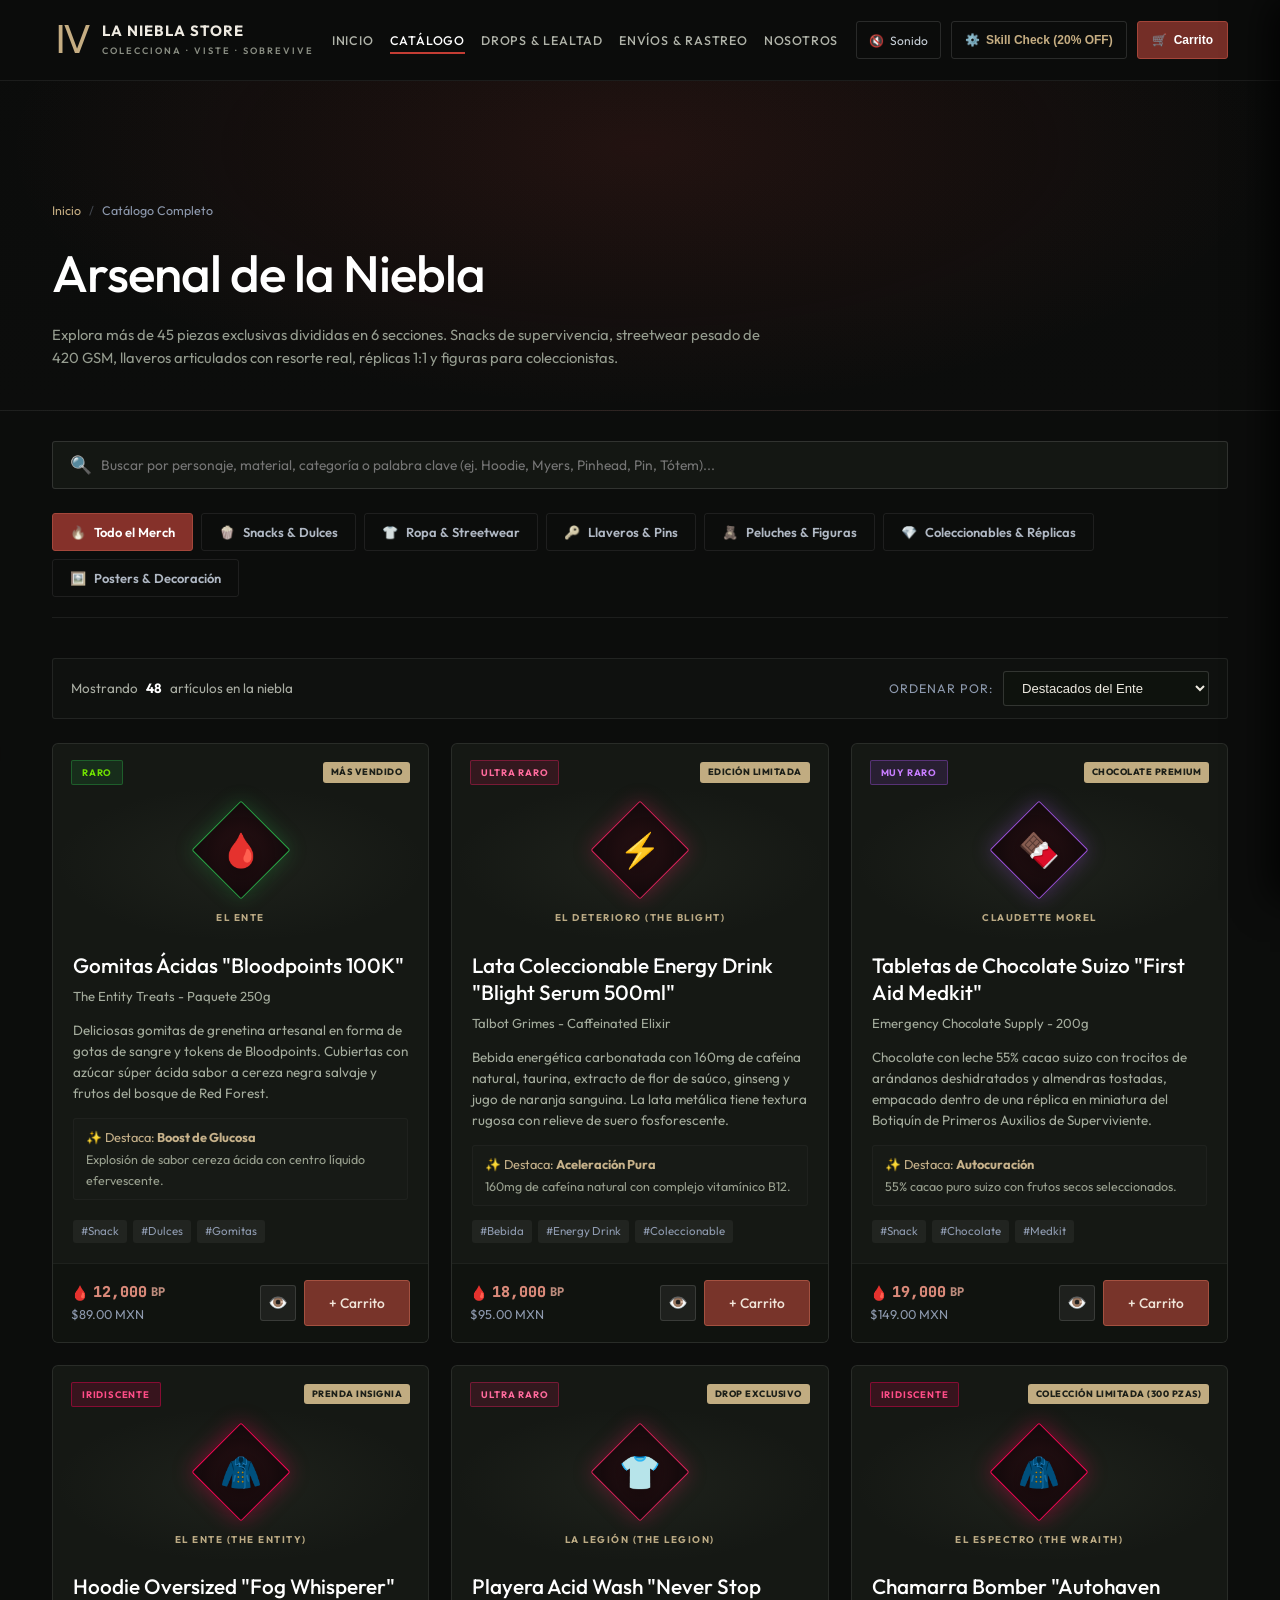
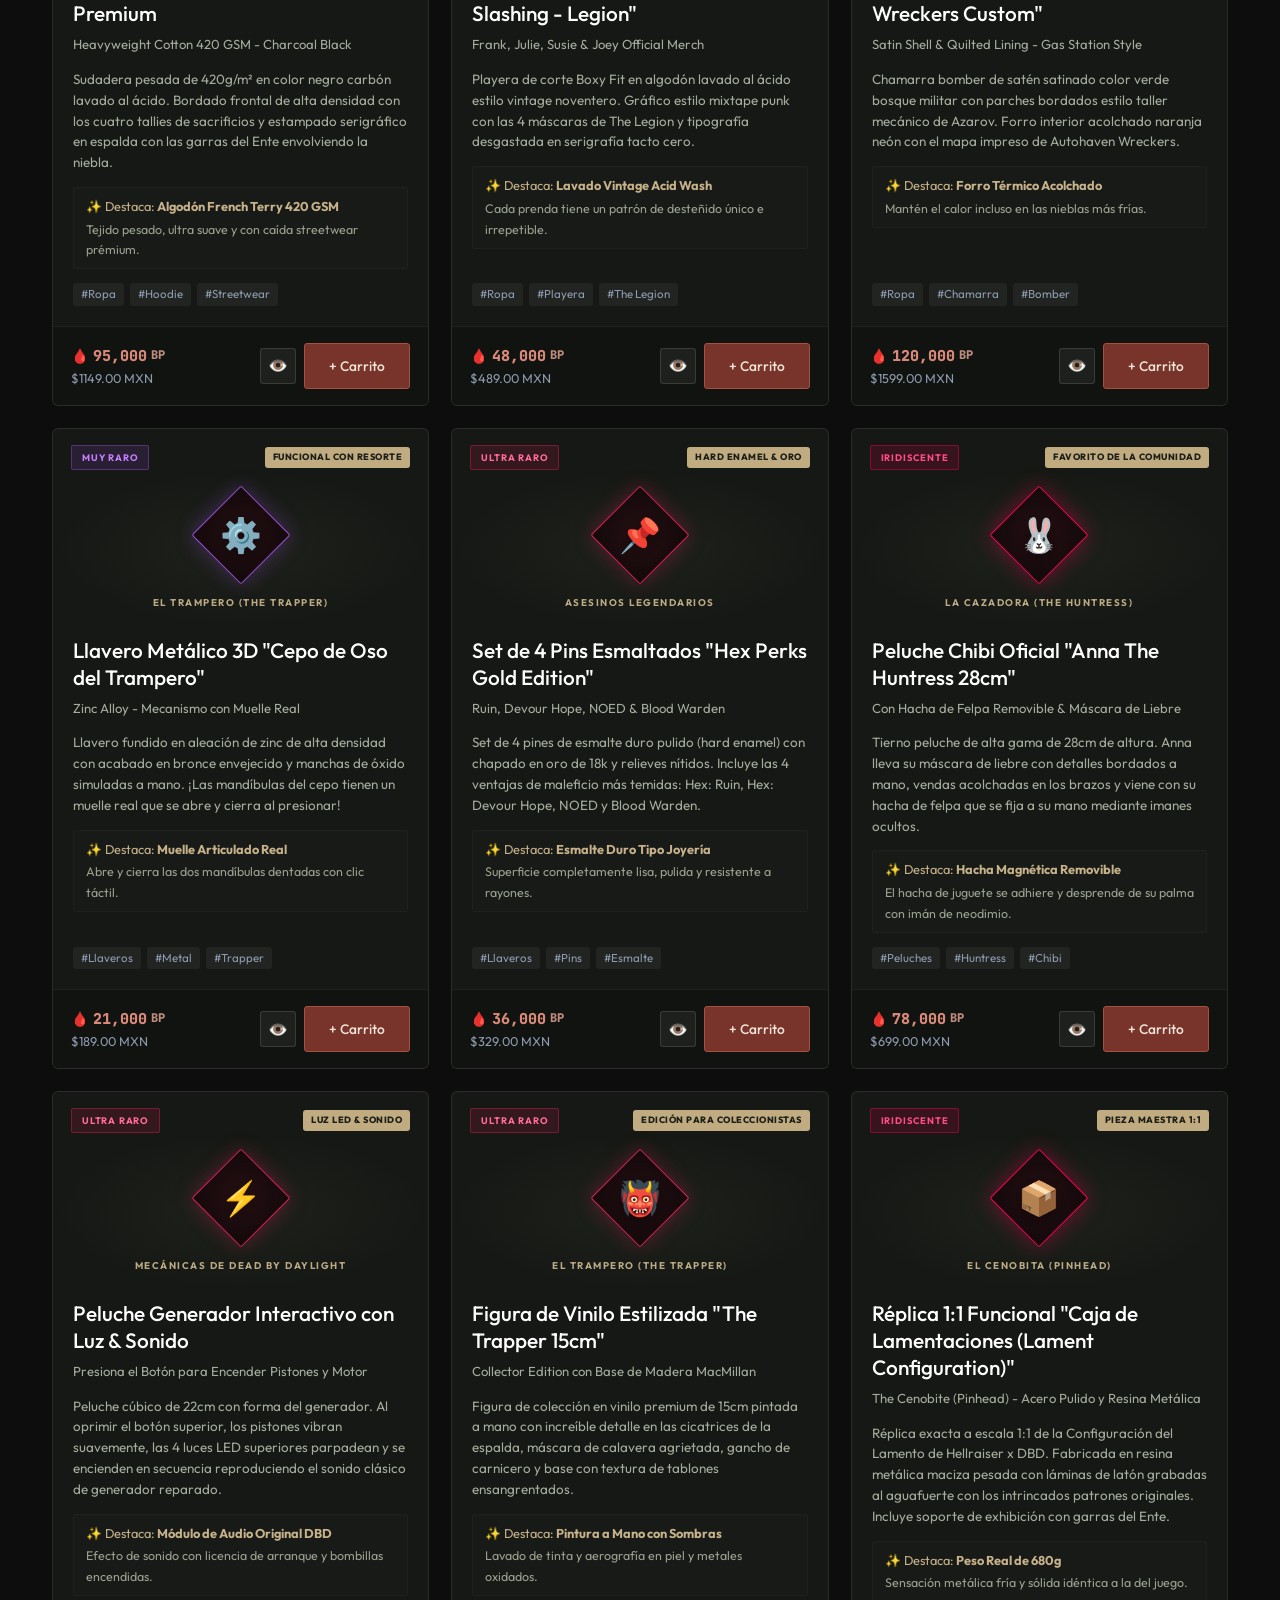
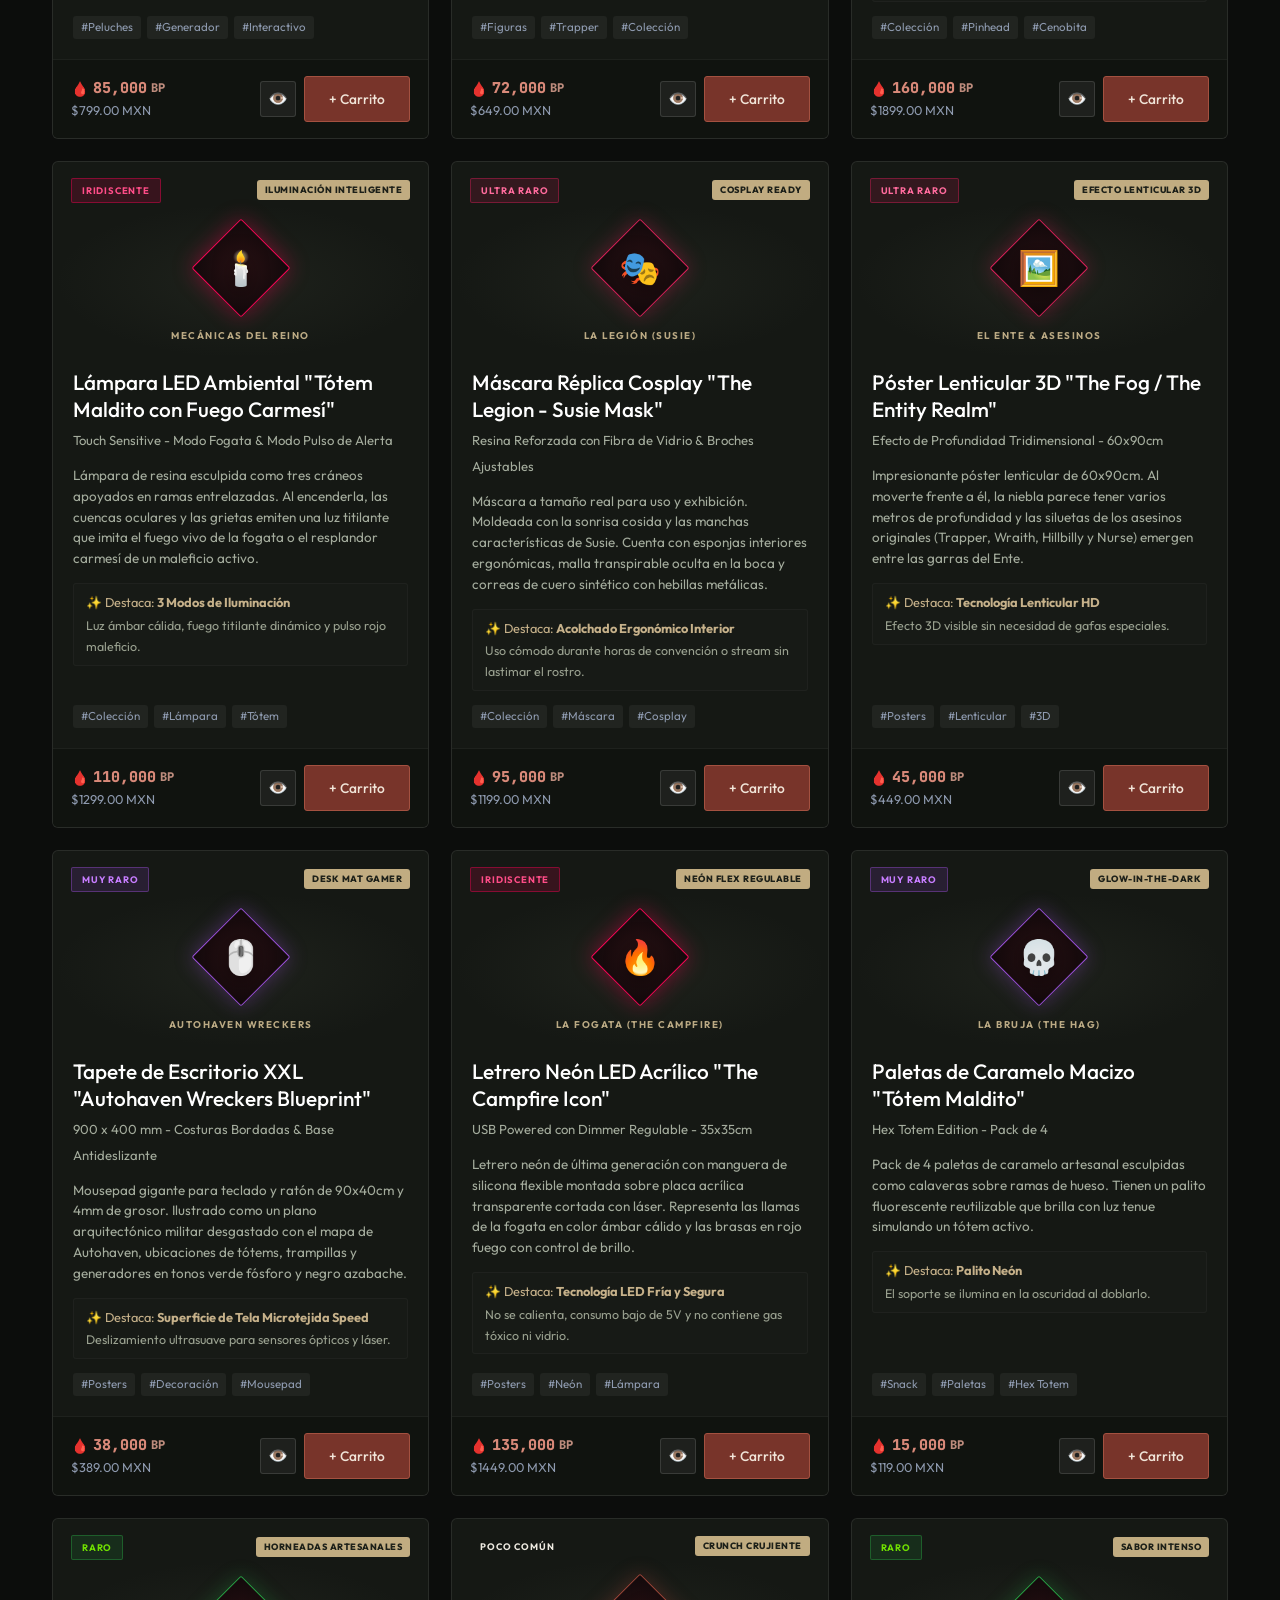
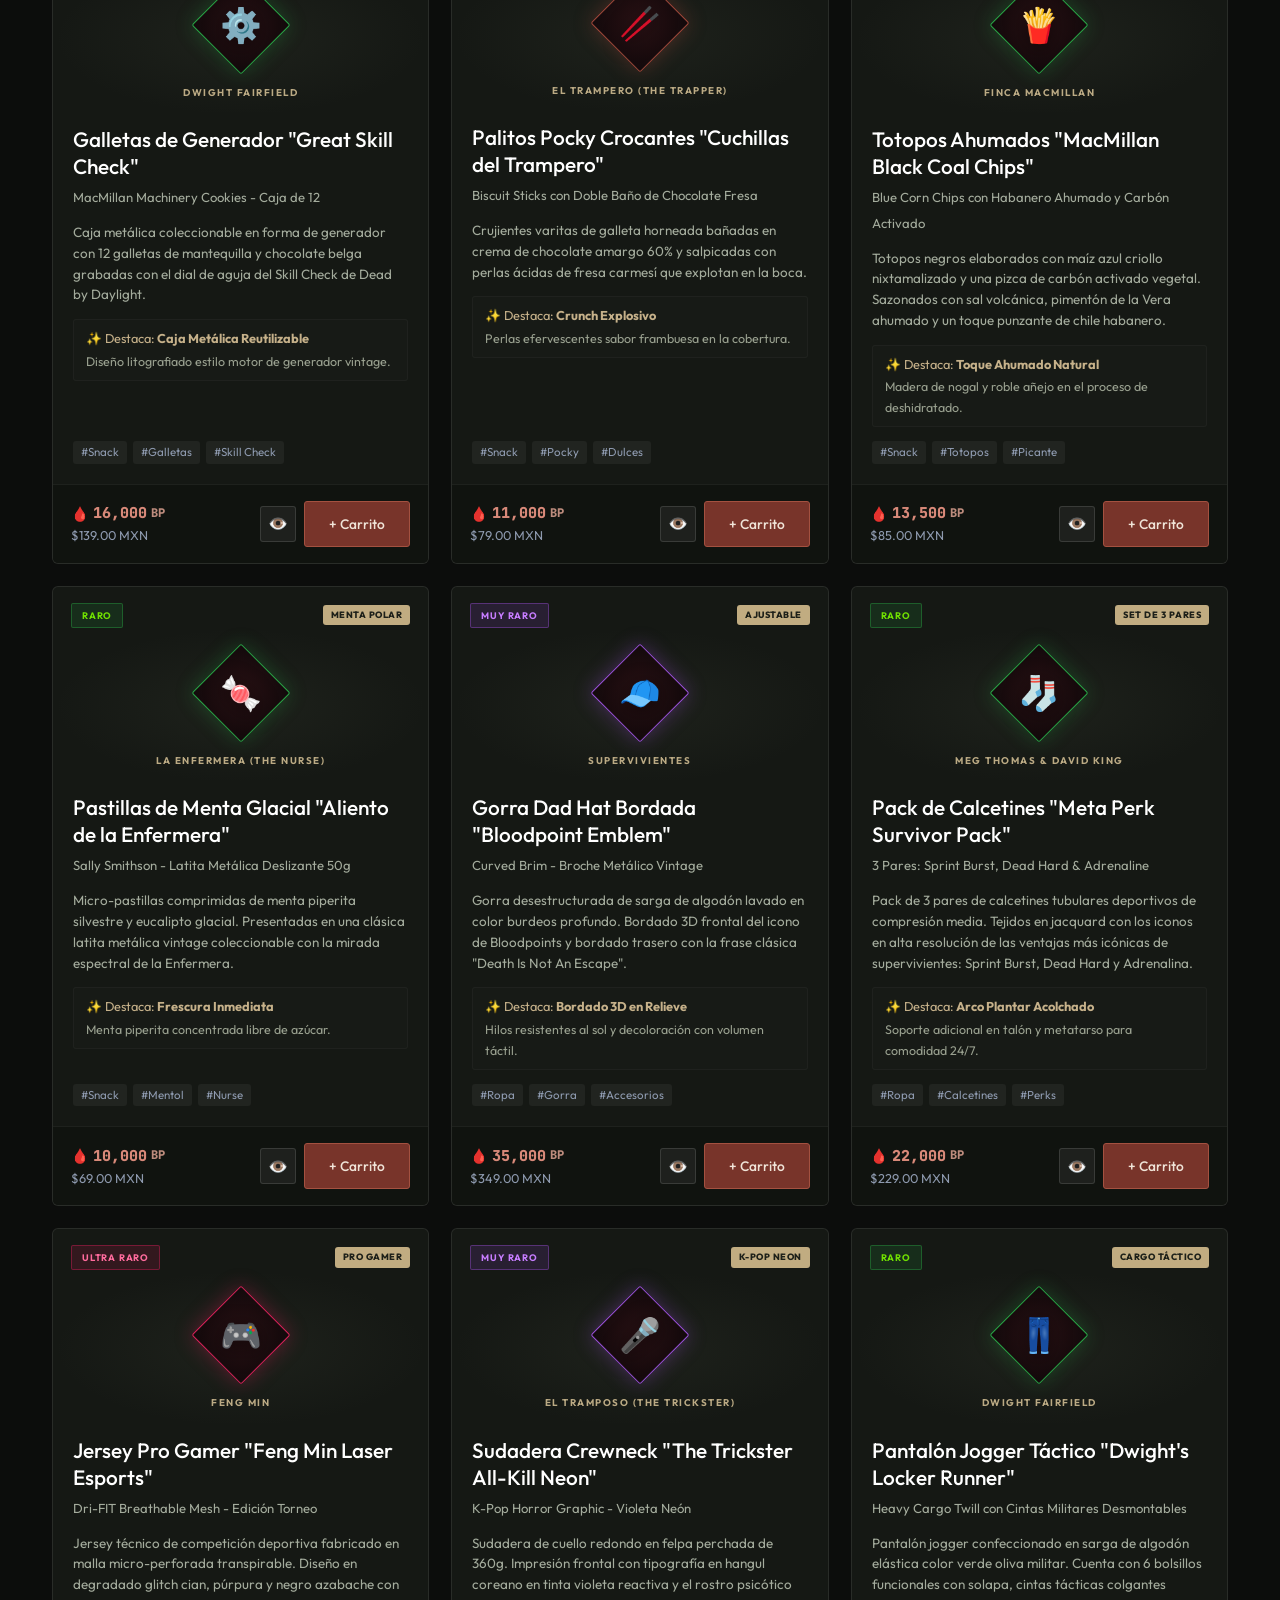
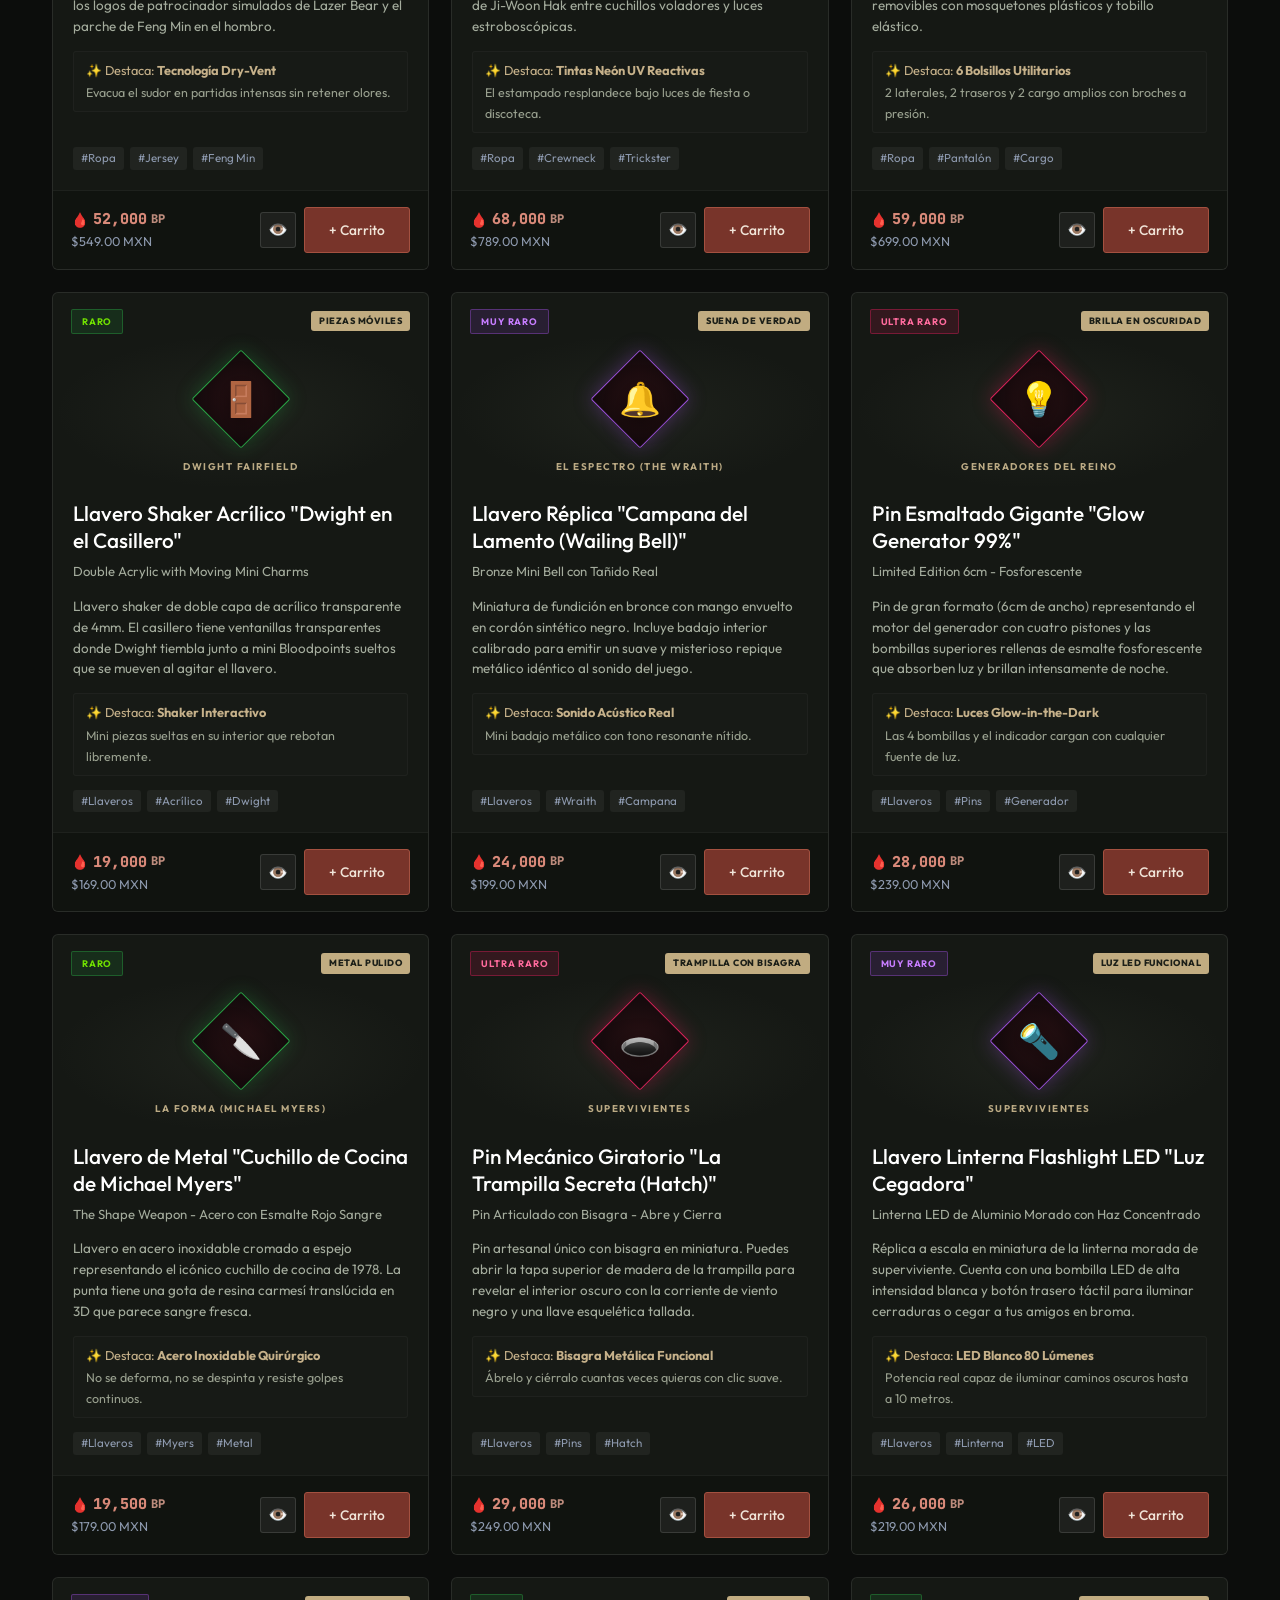
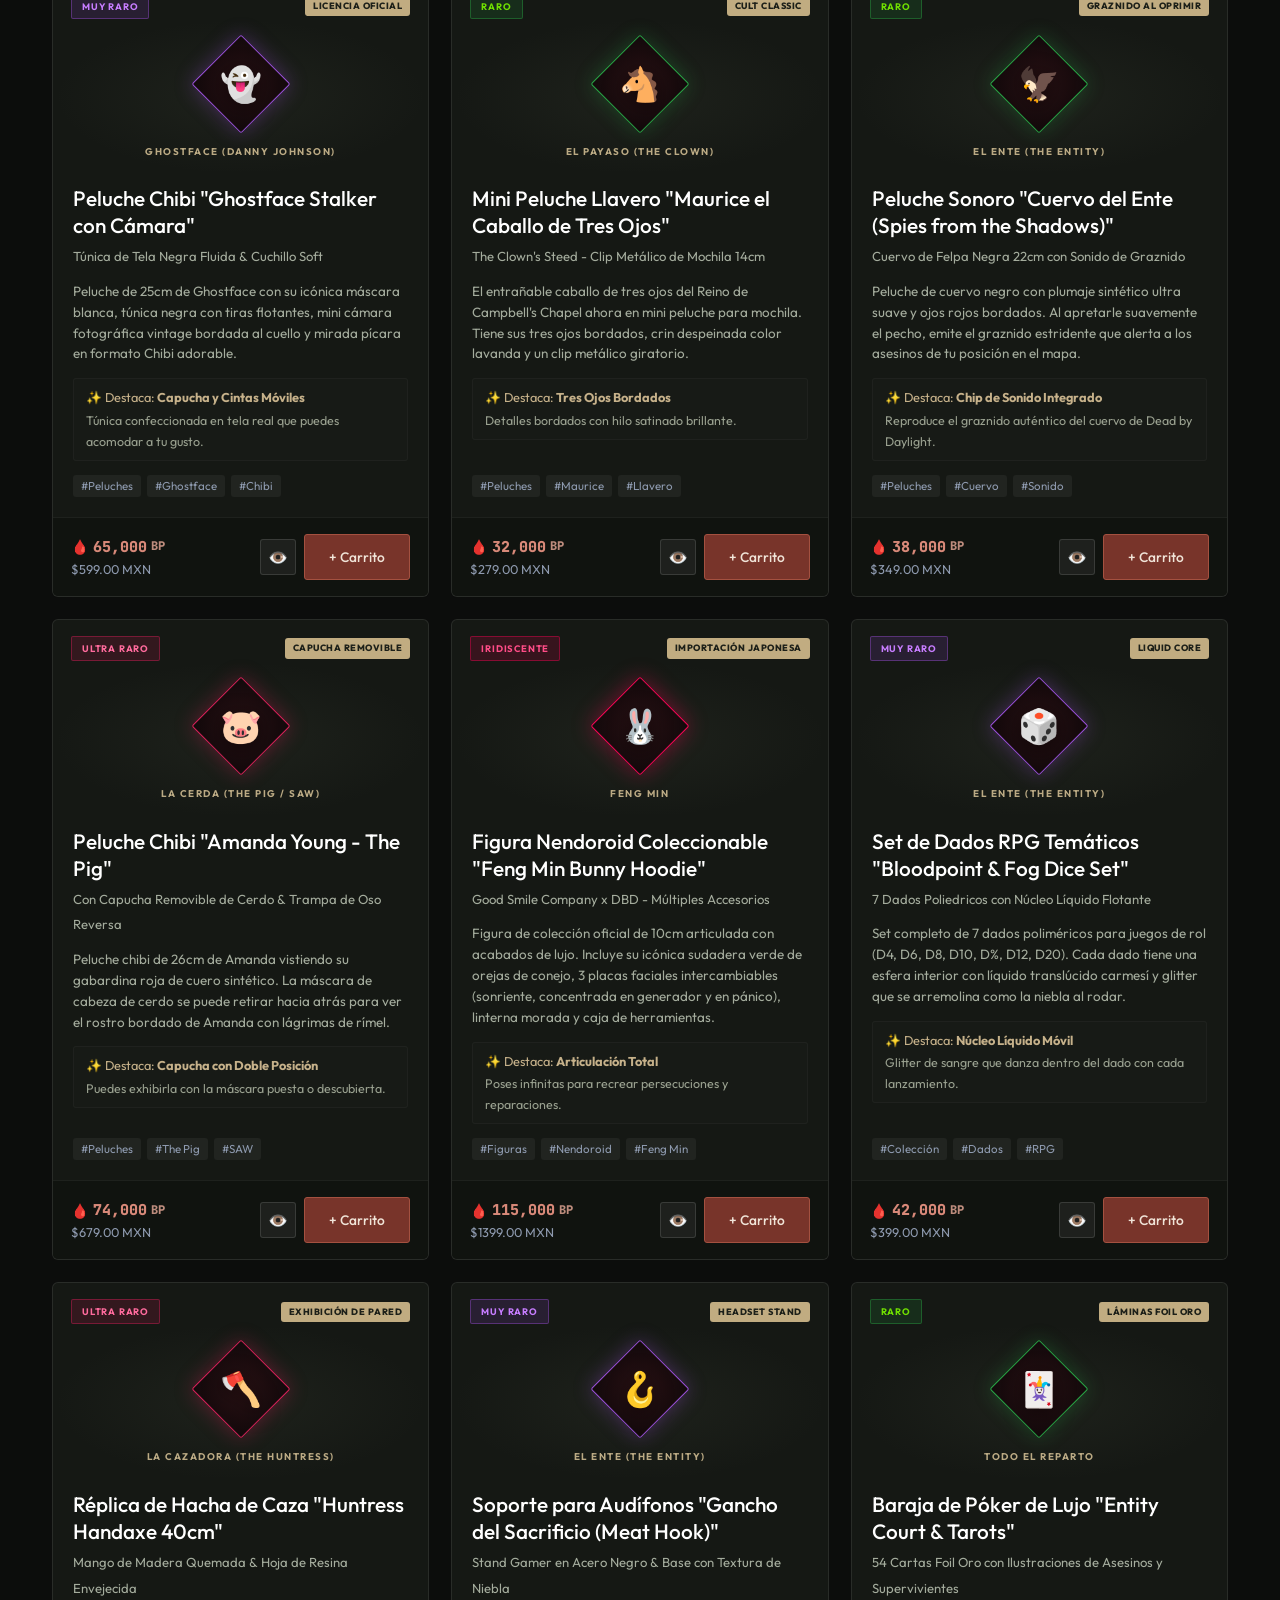
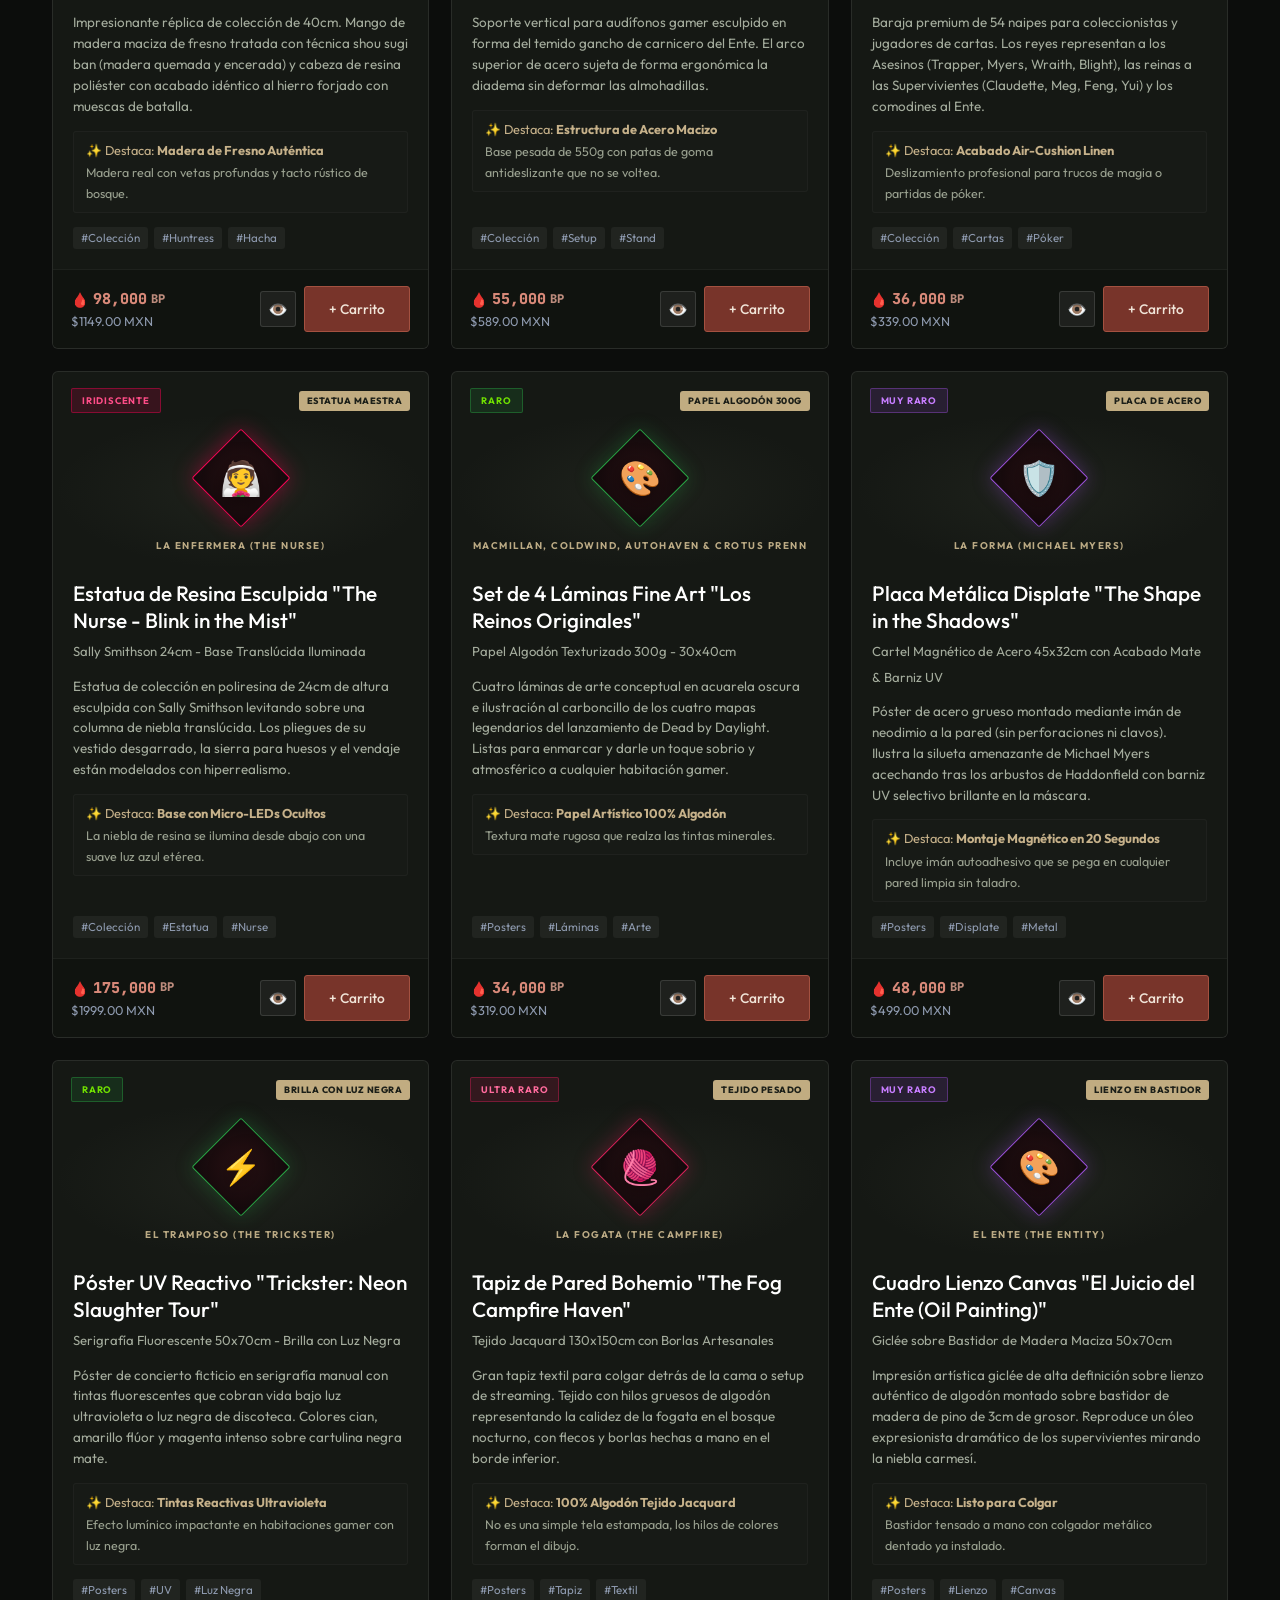
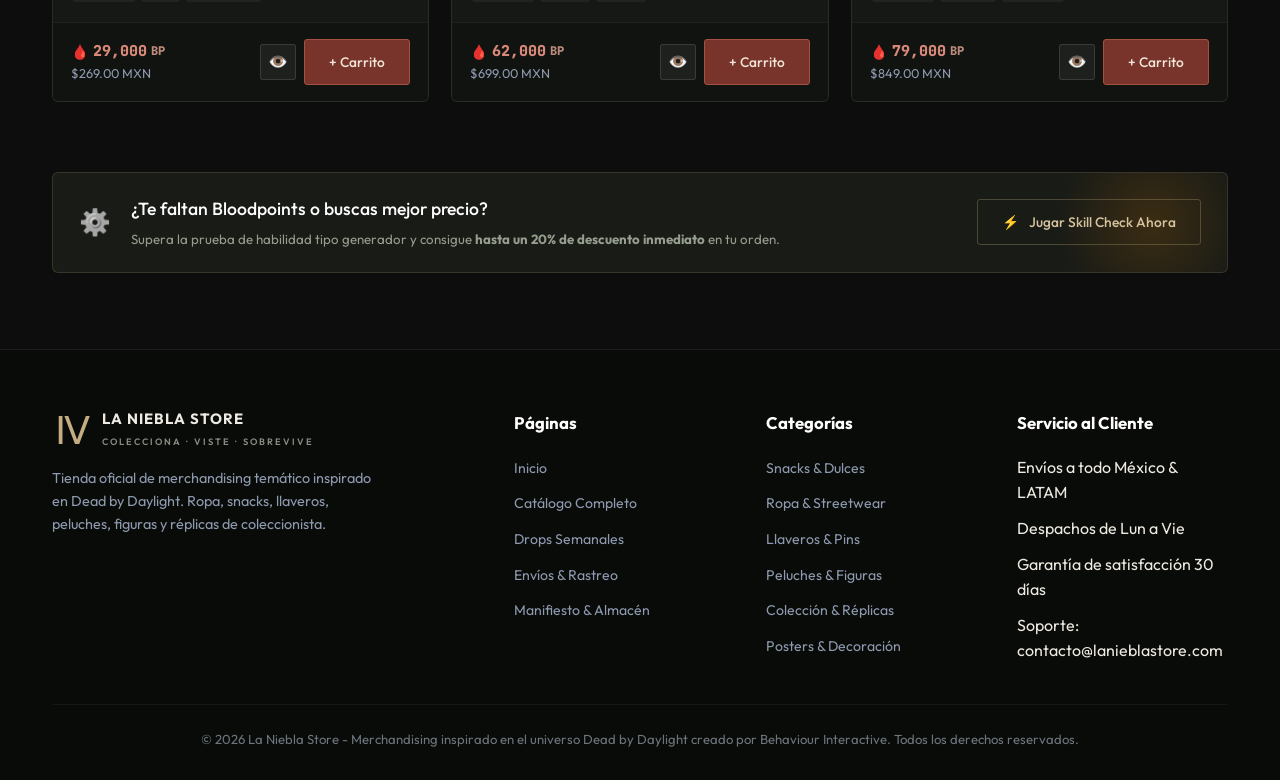
==== catalogo.html @ c44d2787 "dbd" ====
<!DOCTYPE html>
<html lang="es">
<head>
  <meta charset="UTF-8">
  <meta name="viewport" content="width=device-width, initial-scale=1.0">
  <title>Catálogo Completo | La Niebla Store - Merch Dead by Daylight</title>
  <meta name="description" content="Explora todo el catálogo de merchandising oficial de Dead by Daylight: snacks temáticos, ropa, llaveros, peluches, réplicas y coleccionables.">
  <meta name="keywords" content="Catálogo DBD, Tienda Dead by Daylight, Merch DBD, Ropa DBD, Peluches DBD, Llaveros DBD">

  <!-- Stylesheets -->
  <link rel="stylesheet" href="styles/main.css">
  <link rel="stylesheet" href="styles/components.css">
  <link rel="stylesheet" href="styles/animations.css">
  <link rel="stylesheet" href="styles/theme.css">
  <link rel="icon" href="data:image/svg+xml,<svg xmlns=%22http://www.w3.org/2000/svg%22 viewBox=%220 0 100 100%22><text y=%22.9em%22 font-size=%2290%22>🩸</text></svg>">
</head>
<body>

  <!-- Ambient Fog & Campfire Embers Simulation Canvas -->
  <canvas id="fogCanvas"></canvas>

  <div class="app-wrapper">

    <!-- SITE HEADER -->
    <header class="site-header">
      <div class="container nav-content">
        <a href="index.html" class="brand-logo" id="brandLogo">
          <div class="brand-icon-wrap">
            <span>🩸</span>
          </div>
          <div class="brand-text-block">
            <span class="brand-title">LA NIEBLA STORE</span>
            <span class="brand-subtitle">Colecciona · Viste · Sobrevive</span>
          </div>
        </a>

        <nav>
          <ul class="nav-links" id="navLinks">
            <li><a href="index.html">Inicio</a></li>
            <li><a href="catalogo.html" class="active">Catálogo</a></li>
            <li><a href="drops.html">Drops & Lealtad</a></li>
            <li><a href="envios.html">Envíos & Rastreo</a></li>
            <li><a href="nosotros.html">Nosotros</a></li>
          </ul>
        </nav>

        <div class="nav-actions">
          <!-- Audio Ambience Toggle -->
          <button class="btn-audio-toggle" id="audioToggleBtn" title="Activar/Desactivar sonido ambiental de la fogata">
            <span class="audio-icon">🔇</span>
            <span class="audio-text">Sonido</span>
          </button>

          <!-- Skill Check Minigame Trigger -->
          <button class="btn-skillcheck-header open-skillcheck-trigger" title="Jugar prueba de habilidad para ganar hasta un 20% de descuento">
            <span>⚙️</span>
            <span class="btn-text">Skill Check (20% OFF)</span>
          </button>

          <!-- Cart Toggle -->
          <button class="btn-cart-toggle" id="cartToggleBtn" aria-label="Ver Carrito de Compras">
            <span>🛒</span>
            <span class="cart-label">Carrito</span>
            <span class="cart-badge" id="cartBadge" style="display: none;">0</span>
          </button>

          <!-- Mobile Toggle -->
          <button class="mobile-nav-toggle" id="mobileNavToggle" aria-label="Abrir menú de navegación">
            ☰
          </button>
        </div>
      </div>
    </header>

    <!-- MOBILE NAVIGATION DRAWER -->
    <div class="mobile-nav-overlay" id="mobileNavOverlay">
      <div class="mobile-nav-drawer" id="mobileNavDrawer">
        <div class="mobile-drawer-header">
          <div class="brand-logo">
            <div class="brand-icon-wrap" style="width:34px; height:34px; font-size:16px;">
              <span>🩸</span>
            </div>
            <span class="brand-title" style="font-size:1rem;">LA NIEBLA STORE</span>
          </div>
          <button class="mobile-drawer-close" id="mobileDrawerClose" aria-label="Cerrar menú">&times;</button>
        </div>
        <ul class="mobile-nav-links-list">
          <li><a href="index.html" class="mobile-nav-link"><span>🏠</span> Inicio</a></li>
          <li><a href="catalogo.html" class="mobile-nav-link active"><span>🛍️</span> Catálogo Completo</a></li>
          <li><a href="catalogo.html?cat=snacks" class="mobile-nav-link"><span>🍿</span> Snacks & Dulces</a></li>
          <li><a href="catalogo.html?cat=ropa" class="mobile-nav-link"><span>👕</span> Ropa & Streetwear</a></li>
          <li><a href="catalogo.html?cat=llaveros" class="mobile-nav-link"><span>🔑</span> Llaveros & Pins</a></li>
          <li><a href="catalogo.html?cat=peluches" class="mobile-nav-link"><span>🧸</span> Peluches & Figuras</a></li>
          <li><a href="catalogo.html?cat=coleccion" class="mobile-nav-link"><span>💎</span> Coleccionables & Réplicas</a></li>
          <li><a href="catalogo.html?cat=posters" class="mobile-nav-link"><span>🖼️</span> Posters & Decoración</a></li>
          <li><a href="drops.html" class="mobile-nav-link"><span>🎁</span> Drops & Lealtad</a></li>
          <li><a href="envios.html" class="mobile-nav-link"><span>📦</span> Envíos & Rastreo</a></li>
          <li><a href="nosotros.html" class="mobile-nav-link"><span>🕯️</span> Manifiesto y Almacén</a></li>
          <li><a href="#" class="mobile-nav-link open-skillcheck-trigger"><span>⚙️</span> Probar Skill Check (20% OFF)</a></li>
        </ul>
      </div>
    </div>

    <main>
      <!-- SUBPAGE HERO -->
      <section class="page-hero-section">
        <div class="container">
          <div class="page-breadcrumbs">
            <a href="index.html">Inicio</a>
            <span class="sep">/</span>
            <span>Catálogo Completo</span>
          </div>
          <h1 class="section-title" style="font-size: clamp(2.2rem, 4vw, 3.4rem); margin-bottom: 8px;">
            Arsenal de la Niebla
          </h1>
          <p class="section-desc" style="max-width: 720px;">
            Explora más de 45 piezas exclusivas divididas en 6 secciones. Snacks de supervivencia, streetwear pesado de 420 GSM, llaveros articulados con resorte real, réplicas 1:1 y figuras para coleccionistas.
          </p>
        </div>
      </section>

      <!-- CATALOG MAIN SECTION -->
      <section class="menu-section" id="catalogo" style="padding-top: 30px;">
        <div class="container">

          <!-- Search & Filter Controls -->
          <div class="menu-controls">
            <div class="search-bar-wrap">
              <span class="search-icon">🔍</span>
              <input type="search" id="menuSearchInput" class="search-input" aria-label="Buscar producto, personaje o categoría" placeholder="Buscar por personaje, material, categoría o palabra clave (ej. Hoodie, Myers, Pinhead, Pin, Tótem)..." autocomplete="off">
            </div>

            <!-- Categories Tabs -->
            <nav class="category-tabs" id="categoryFilters" aria-label="Filtros del Catálogo">
              <!-- Rendered via JS -->
            </nav>
          </div>

          <!-- Catalog Toolbar: Item Count & Sort Select -->
          <div class="catalog-toolbar">
            <div class="catalog-count-badge" id="catalogCount">
              Mostrando <strong>48</strong> artículos en la niebla
            </div>
            <div class="catalog-sort-wrap">
              <label for="catalogSort" class="catalog-sort-label">Ordenar por:</label>
              <select id="catalogSort" class="catalog-sort-select">
                <option value="featured" selected>Destacados del Ente</option>
                <option value="price-asc">Precio: Menor a Mayor</option>
                <option value="price-desc">Precio: Mayor a Menor</option>
                <option value="rarity">Rareza Iridiscente Primero</option>
                <option value="name-asc">Nombre (A - Z)</option>
              </select>
            </div>
          </div>

          <!-- Product Grid Container -->
          <div class="menu-grid" id="menuGrid">
            <!-- Product Cards Rendered dynamically via app.js -->
          </div>

          <!-- Empty Search State -->
          <div class="menu-empty" id="menuEmptyMessage" style="display: none;">
            <span class="empty-icon">💀</span>
            <h3>Ningún tesoro encontrado en la niebla</h3>
            <p>Intenta buscar con otro término como "hoodie", "peluche", "pin", "trapper", "pinhead" o "gomitas".</p>
          </div>
        </div>
      </section>

      <!-- SKILL CHECK PROMO BANNER -->
      <div class="container" style="margin-top: 40px;">
        <aside class="skillcheck-promo-banner">
          <div class="promo-left">
            <span class="promo-gear-icon">⚙️</span>
            <div class="promo-text">
              <h3>¿Te faltan Bloodpoints o buscas mejor precio?</h3>
              <p>Supera la prueba de habilidad tipo generador y consigue <strong>hasta un 20% de descuento inmediato</strong> en tu orden.</p>
            </div>
          </div>
          <button class="btn-dbd btn-killer open-skillcheck-trigger">
            <span>⚡</span>
            <span class="btn-text">Jugar Skill Check Ahora</span>
          </button>
        </aside>
      </div>

    </main>

    <!-- FOOTER -->
    <footer class="site-footer">
      <div class="container">
        <div class="footer-grid">
          <div class="footer-brand">
            <div class="brand-logo">
              <div class="brand-icon-wrap">
                <span>🩸</span>
              </div>
              <div>
                <span class="brand-title">LA NIEBLA STORE</span>
                <span class="brand-subtitle">Colecciona · Viste · Sobrevive</span>
              </div>
            </div>
            <p>
              Tienda oficial de merchandising temático inspirado en Dead by Daylight. Ropa, snacks, llaveros, peluches, figuras y réplicas de coleccionista.
            </p>
          </div>

          <div class="footer-col">
            <h4>Páginas</h4>
            <ul>
              <li><a href="index.html">Inicio</a></li>
              <li><a href="catalogo.html">Catálogo Completo</a></li>
              <li><a href="drops.html">Drops Semanales</a></li>
              <li><a href="envios.html">Envíos & Rastreo</a></li>
              <li><a href="nosotros.html">Manifiesto & Almacén</a></li>
            </ul>
          </div>

          <div class="footer-col">
            <h4>Categorías</h4>
            <ul>
              <li><a href="catalogo.html?cat=snacks">Snacks & Dulces</a></li>
              <li><a href="catalogo.html?cat=ropa">Ropa & Streetwear</a></li>
              <li><a href="catalogo.html?cat=llaveros">Llaveros & Pins</a></li>
              <li><a href="catalogo.html?cat=peluches">Peluches & Figuras</a></li>
              <li><a href="catalogo.html?cat=coleccion">Colección & Réplicas</a></li>
              <li><a href="catalogo.html?cat=posters">Posters & Decoración</a></li>
            </ul>
          </div>

          <div class="footer-col">
            <h4>Servicio al Cliente</h4>
            <ul>
              <li>Envíos a todo México & LATAM</li>
              <li>Despachos de Lun a Vie</li>
              <li>Garantía de satisfacción 30 días</li>
              <li>Soporte: contacto@lanieblastore.com</li>
            </ul>
          </div>
        </div>

        <div class="footer-bottom">
          <p>© 2026 La Niebla Store - Merchandising inspirado en el universo Dead by Daylight creado por Behaviour Interactive. Todos los derechos reservados.</p>
        </div>
      </div>
    </footer>

  </div>

  <!-- ==========================================================================
       MODALS & DRAWERS
       ========================================================================== -->

  <!-- 1. PRODUCT DETAIL MODAL -->
  <div class="modal-backdrop" id="dishDetailModal">
    <div class="modal-card">
      <button class="modal-close" id="modalDishClose" aria-label="Cerrar modal">&times;</button>
      <div class="modal-hero-visual">
        <span class="modal-dish-emoji" id="modalDishIcon">📦</span>
        <span class="rarity-pill" id="modalDishRarity">💎 Iridiscente</span>
      </div>
      <div class="modal-body">
        <h3 class="modal-title" id="modalDishName">Nombre del Producto</h3>
        <div class="modal-sub" id="modalDishSub">Personaje • Subtítulo</div>
        
        <p class="modal-desc" id="modalDishDesc">Descripción completa del producto...</p>

        <blockquote class="modal-lore" id="modalDishLore">"Cita del Ente o personaje..."</blockquote>

        <h4 class="modal-section-title">Especificaciones y Materiales</h4>
        <div class="modal-ingredients-grid" id="modalDishIngredients">
          <!-- Rendered via JS -->
        </div>

        <h4 class="modal-section-title">Características Especiales</h4>
        <div class="modal-perks-list" id="modalDishPerks">
          <!-- Rendered via JS -->
        </div>

        <div class="modal-order-ctrls">
          <div class="form-group">
            <label for="modalDishNotes">Notas especiales para tu pedido (Talla, dedicatoria, etc.):</label>
            <textarea id="modalDishNotes" class="notes-input" placeholder="Ej. Talla L para la hoodie, envolver para regalo gamer, etc..."></textarea>
          </div>

          <div class="modal-action-row">
            <div class="modal-qty-selector">
              <button class="qty-btn" id="modalQtyMinus">-</button>
              <input type="text" id="modalDishQty" class="qty-input" value="1" readonly>
              <button class="qty-btn" id="modalQtyPlus">+</button>
            </div>

            <div class="price-display">
              <div class="bp-price" id="modalDishBP">45,000 BP</div>
              <div class="money-price" id="modalDishMoney">$489.00 MXN</div>
            </div>

            <button class="btn-dbd btn-killer" id="modalAddToCartBtn">
              <span>🛒</span>
              <span class="btn-text">Añadir al Carrito</span>
            </button>
          </div>
        </div>
      </div>
    </div>
  </div>

  <!-- 2. CART DRAWER -->
  <div class="cart-drawer-backdrop" id="cartBackdrop"></div>
  <aside class="cart-drawer" id="cartDrawer" aria-label="Carrito de compras">
    <div class="cart-drawer-header">
      <h3 class="cart-drawer-title">
        <span>🛒</span> Tu Carrito de Botín (<span id="cartItemsCount">0 artículos</span>)
      </h3>
      <button class="cart-close-btn" id="cartCloseBtn" aria-label="Cerrar carrito">&times;</button>
    </div>

    <div class="cart-items-container" id="cartItemsList">
      <!-- Items dynamically injected -->
    </div>

    <div class="cart-empty-state" id="cartEmptyState">
      <span class="cart-empty-icon">🎒</span>
      <h4>Tu carrito está vacío</h4>
      <p>Explora el catálogo y añade snacks, ropa o coleccionables a tu orden.</p>
      <a href="catalogo.html" class="btn-dbd btn-ghost" onclick="window.dbdApp.cart.closeDrawer()">
        <span>🔍</span> Ver Catálogo
      </a>
    </div>

    <div class="cart-drawer-footer" id="cartFooter" style="display: none;">
      <div class="coupon-section">
        <input type="text" id="cartCouponInput" class="coupon-input" placeholder="Código de descuento (ej. HEX:RUIN20)" autocomplete="off">
        <button class="btn-coupon" id="cartApplyCouponBtn">Aplicar</button>
      </div>

      <div class="cart-summary-rows">
        <div class="summary-row">
          <span>Equivalente en Bloodpoints:</span>
          <span id="cartSubtotalBP">0 BP</span>
        </div>
        <div class="summary-row" id="cartDiscountRow" style="display: none; color: #ff9100;">
          <span>Descuento de la Niebla:</span>
          <span id="cartDiscountAmount">-0%</span>
        </div>
        <div class="summary-row total">
          <span>Total a Pagar:</span>
          <span id="cartTotalMoney">$0.00 MXN</span>
        </div>
      </div>

      <button class="btn-dbd btn-killer btn-checkout" id="cartCheckoutBtn">
        <span>🔥</span>
        <span class="btn-text">Proceder al Pago / Ordenar</span>
      </button>
    </div>
  </aside>

  <!-- 3. SKILL CHECK CONTAINER -->
  <div id="skillCheckContainer">
    <!-- Populated by SkillCheckGame -->
  </div>

  <!-- 4. ORDER CONFIRMATION MODAL -->
  <div class="modal-backdrop" id="orderConfirmationModal">
    <div class="modal-card" style="max-width: 520px; text-align: center; padding: 30px;">
      <button class="modal-close" id="orderConfirmationClose">&times;</button>
      <span style="font-size: 3.5rem; display: block; margin-bottom: 12px;">🩸</span>
      <h3 style="font-family: var(--font-display); font-size: 1.4rem; color: #fff; margin-bottom: 6px;">¡Orden Recibida en la Niebla!</h3>
      <p style="color: #8e9aaf; font-size: 0.9rem; margin-bottom: 20px;">Tu pedido ha sido registrado en nuestro almacén. El equipo está preparando tu paquete con sello conmemorativo del Ente.</p>

      <div class="res-ticket">
        <div class="res-ticket-header">
          <span>CÓDIGO DE RASTREO: <strong id="receiptOrderCode">DBD-MERCH-000000</strong></span>
        </div>
        <div id="receiptItemsList" style="margin-bottom: 12px; display: flex; flex-direction: column; gap: 6px; font-size: 0.85rem; color: #c9d1d9;"></div>
        <div style="border-top: 1px dashed rgba(255,255,255,0.1); padding-top: 10px; display: flex; justify-content: space-between; font-weight: 700; color: #ff4d6d;">
          <span>Bloodpoints Acumulados:</span>
          <span id="receiptTotalBP">0 BP</span>
        </div>
        <div style="display: flex; justify-content: space-between; font-weight: 800; font-size: 1.1rem; color: #fff; margin-top: 4px;">
          <span>Total de la Orden:</span>
          <span id="receiptTotalMoney">$0.00 MXN</span>
        </div>
      </div>

      <button class="btn-dbd btn-survivor" style="width: 100%;" onclick="document.getElementById('orderConfirmationModal').classList.remove('active')">
        <span>✅</span> ¡Excelente, a esperar el botín!
      </button>
    </div>
  </div>

  <!-- Main JavaScript App (ES Modules) -->
  <script type="module" src="scripts/app.js"></script>

</body>
</html>
---- styles/main.css ----
/**
 * El Banquete del Ente - Design System & Main Styles
 * Inspired by Dead by Daylight
 */

@import url('https://fonts.googleapis.com/css2?family=Cinzel+Decorative:wght@700;900&family=Outfit:wght@300;400;500;600;700;800&family=Creepster&family=JetBrains+Mono:wght@500;700&display=swap');

:root {
  /* Core DBD Color Palette */
  --bg-darkest: #07080b;
  --bg-dark: #0f1118;
  --bg-card: rgba(18, 22, 32, 0.85);
  --bg-card-hover: rgba(26, 32, 48, 0.95);
  --bg-elevated: #1a1f2c;
  
  /* Entity Carmesí & Blood Accent */
  --entity-red: #ff204e;
  --entity-red-dark: #8c001a;
  --entity-red-glow: rgba(255, 32, 78, 0.45);
  
  /* Campfire Amber / Gold */
  --fire-amber: #ff9100;
  --fire-gold: #ffd000;
  --fire-glow: rgba(255, 145, 0, 0.4);

  /* DBD Rarities */
  --rarity-common: #8e9aaf;
  --rarity-uncommon: #efb810;
  --rarity-rare: #28a745;
  --rarity-very-rare: #9d4edd;
  --rarity-ultra-rare: #e01e5a;
  --rarity-iridescent: #ff0055;
  --rarity-iridescent-glow: rgba(255, 0, 85, 0.6);

  /* Typography */
  --font-display: 'Cinzel Decorative', serif;
  --font-creepy: 'Creepster', cursive;
  --font-body: 'Outfit', -apple-system, BlinkMacSystemFont, sans-serif;
  --font-mono: 'JetBrains Mono', monospace;

  /* Spacings & Borders */
  --radius-sm: 6px;
  --radius-md: 12px;
  --radius-lg: 20px;
  --radius-pill: 9999px;
  --border-subtle: 1px solid rgba(255, 255, 255, 0.08);
  --border-entity: 1px solid rgba(255, 32, 78, 0.35);

  /* Shadows */
  --shadow-dark: 0 10px 30px -10px rgba(0, 0, 0, 0.8);
  --shadow-red-glow: 0 0 25px rgba(255, 32, 78, 0.35);
  --shadow-amber-glow: 0 0 25px rgba(255, 145, 0, 0.35);
}

/* Reset & Box Sizing */
*, *::before, *::after {
  box-sizing: border-box;
  margin: 0;
  padding: 0;
}

html {
  scroll-behavior: smooth;
  color-scheme: dark;
}

body {
  background-color: var(--bg-darkest);
  color: #e5e9f0;
  font-family: var(--font-body);
  line-height: 1.6;
  min-height: 100vh;
  overflow-x: hidden;
  position: relative;
  background-image: 
    radial-gradient(circle at 50% 0%, rgba(255, 32, 78, 0.09), transparent 50%),
    radial-gradient(circle at 10% 40%, rgba(255, 145, 0, 0.04), transparent 40%),
    radial-gradient(circle at 90% 70%, rgba(157, 78, 221, 0.05), transparent 45%);
  background-attachment: fixed;
}

/* Fog & Ember Canvas */
#fogCanvas {
  position: fixed;
  top: 0;
  left: 0;
  width: 100vw;
  height: 100vh;
  pointer-events: none;
  z-index: 1;
}

/* App Wrapper */
.app-wrapper {
  position: relative;
  z-index: 2;
  display: flex;
  flex-direction: column;
  min-height: 100vh;
}

/* Container */
.container {
  max-width: 1280px;
  margin: 0 auto;
  padding: 0 20px;
  width: 100%;
}

@media (max-width: 480px) {
  .container {
    padding: 0 14px;
  }
}

/* ==========================================================================
   HEADER & NAVBAR
   ========================================================================== */
.site-header {
  position: sticky;
  top: 0;
  z-index: 100;
  background: rgba(7, 8, 11, 0.85);
  backdrop-filter: blur(16px);
  -webkit-backdrop-filter: blur(16px);
  border-bottom: 1px solid rgba(255, 255, 255, 0.08);
  transition: background 0.3s ease, border-color 0.3s ease, padding 0.3s ease;
  padding: 12px 0;
}

.site-header.scrolled {
  background: rgba(7, 8, 11, 0.98);
  border-bottom-color: rgba(255, 32, 78, 0.35);
  padding: 8px 0;
  box-shadow: 0 8px 30px rgba(0, 0, 0, 0.7);
}

.nav-content {
  display: flex;
  align-items: center;
  justify-content: space-between;
  gap: 16px;
}

.brand-logo {
  display: flex;
  align-items: center;
  gap: 10px;
  text-decoration: none;
  color: #ffffff;
  flex-shrink: 0;
}

.brand-icon-wrap {
  width: 40px;
  height: 40px;
  background: linear-gradient(135deg, #1f0b12, #2a0b16);
  border: 1px solid var(--entity-red);
  border-radius: var(--radius-md);
  display: flex;
  align-items: center;
  justify-content: center;
  font-size: 20px;
  box-shadow: 0 0 15px var(--entity-red-glow);
  transform: rotate(-3deg);
  transition: transform 0.3s ease, box-shadow 0.3s ease;
  flex-shrink: 0;
}

.brand-logo:hover .brand-icon-wrap {
  transform: rotate(0deg) scale(1.06);
  box-shadow: 0 0 22px rgba(255, 32, 78, 0.8);
}

.brand-text-block {
  display: flex;
  flex-direction: column;
}

.brand-title {
  font-family: var(--font-display);
  font-size: 1.15rem;
  font-weight: 700;
  letter-spacing: 0.5px;
  background: linear-gradient(90deg, #ffffff, #ffb3c1, #ff204e);
  -webkit-background-clip: text;
  -webkit-text-fill-color: transparent;
  display: block;
  line-height: 1.15;
}

.brand-subtitle {
  font-size: 0.68rem;
  color: var(--fire-amber);
  text-transform: uppercase;
  letter-spacing: 1.8px;
  font-weight: 600;
}

.nav-links {
  display: flex;
  align-items: center;
  gap: 22px;
  list-style: none;
}

.nav-links a {
  color: #c9d1d9;
  text-decoration: none;
  font-size: 0.92rem;
  font-weight: 500;
  transition: color 0.2s ease;
  position: relative;
  white-space: nowrap;
}

.nav-links a:hover {
  color: #ff4d6d;
}

.nav-links a::after {
  content: '';
  position: absolute;
  bottom: -4px;
  left: 0;
  width: 0;
  height: 2px;
  background: var(--entity-red);
  transition: width 0.25s ease;
}

.nav-links a:hover::after {
  width: 100%;
}

.nav-actions {
  display: flex;
  align-items: center;
  gap: 10px;
  flex-shrink: 0;
}

/* Audio Toggle Button */
.btn-audio-toggle {
  background: rgba(255, 255, 255, 0.05);
  border: 1px solid rgba(255, 255, 255, 0.12);
  color: #c9d1d9;
  padding: 7px 12px;
  border-radius: var(--radius-pill);
  font-size: 0.82rem;
  font-family: var(--font-body);
  cursor: pointer;
  display: flex;
  align-items: center;
  gap: 6px;
  transition: all 0.25s ease;
  white-space: nowrap;
}

.btn-audio-toggle:hover {
  background: rgba(255, 255, 255, 0.1);
  color: #fff;
  border-color: rgba(255, 255, 255, 0.25);
}

.btn-audio-toggle.active {
  background: rgba(255, 32, 78, 0.15);
  border-color: var(--entity-red);
  color: #ff6b8b;
  box-shadow: 0 0 15px rgba(255, 32, 78, 0.3);
}

/* Skill Check Trigger in Header */
.btn-skillcheck-header {
  background: linear-gradient(135deg, #241400, #3d2200);
  border: 1px solid var(--fire-amber);
  color: #ffb703;
  padding: 7px 13px;
  border-radius: var(--radius-pill);
  font-size: 0.82rem;
  font-weight: 600;
  cursor: pointer;
  display: flex;
  align-items: center;
  gap: 6px;
  transition: all 0.25s ease;
  white-space: nowrap;
}

.btn-skillcheck-header:hover {
  transform: translateY(-1px);
  box-shadow: 0 0 15px rgba(255, 145, 0, 0.5);
  color: #fff;
}

/* Cart Button */
.btn-cart-toggle {
  position: relative;
  background: linear-gradient(135deg, #1e0f14, #2d0b17);
  border: 1px solid var(--entity-red);
  color: #fff;
  padding: 7px 14px;
  border-radius: var(--radius-pill);
  font-size: 0.85rem;
  font-weight: 600;
  cursor: pointer;
  display: flex;
  align-items: center;
  gap: 7px;
  box-shadow: 0 0 12px var(--entity-red-glow);
  transition: all 0.25s ease;
  white-space: nowrap;
}

.btn-cart-toggle:hover {
  transform: translateY(-1px);
  box-shadow: 0 0 18px rgba(255, 32, 78, 0.8);
}

.cart-badge {
  background: var(--entity-red);
  color: #fff;
  font-size: 0.7rem;
  font-weight: 800;
  min-width: 18px;
  height: 18px;
  padding: 0 4px;
  border-radius: 9px;
  display: inline-flex;
  align-items: center;
  justify-content: center;
}

.mobile-nav-toggle {
  display: none;
  background: rgba(255, 255, 255, 0.06);
  border: 1px solid rgba(255, 255, 255, 0.12);
  color: #fff;
  width: 38px;
  height: 38px;
  border-radius: var(--radius-sm);
  font-size: 1.25rem;
  cursor: pointer;
  display: none;
  align-items: center;
  justify-content: center;
  transition: background 0.2s, border-color 0.2s;
}

.mobile-nav-toggle:hover {
  background: rgba(255, 255, 255, 0.12);
  border-color: var(--entity-red);
}

/* ==========================================================================
   HERO SECTION
   ========================================================================== */
.hero-section {
  padding: 80px 0 60px;
  position: relative;
  overflow: hidden;
  text-align: center;
}

.hero-banner {
  max-width: 900px;
  margin: 0 auto;
  display: flex;
  flex-direction: column;
  align-items: center;
}

.hero-badge-top {
  display: inline-flex;
  align-items: center;
  gap: 8px;
  background: rgba(255, 32, 78, 0.12);
  border: 1px solid rgba(255, 32, 78, 0.4);
  padding: 6px 18px;
  border-radius: var(--radius-pill);
  font-size: 0.85rem;
  color: #ff758f;
  text-transform: uppercase;
  letter-spacing: 2px;
  font-weight: 700;
  margin-bottom: 24px;
  animation: pulse-glow 2.5s infinite alternate;
}

.hero-title {
  font-family: var(--font-display);
  font-size: clamp(2.2rem, 5vw, 4rem);
  font-weight: 900;
  line-height: 1.15;
  margin-bottom: 20px;
  text-shadow: 0 4px 20px rgba(0, 0, 0, 0.8);
}

.hero-title .title-accent {
  background: linear-gradient(135deg, #ff4d6d, #ff204e, #ff8800);
  -webkit-background-clip: text;
  -webkit-text-fill-color: transparent;
  position: relative;
  display: inline-block;
}

.hero-subtitle {
  font-size: clamp(1.05rem, 2vw, 1.25rem);
  color: #b0b8c4;
  max-width: 720px;
  margin-bottom: 36px;
  line-height: 1.7;
}

.hero-cta-group {
  display: flex;
  gap: 16px;
  justify-content: center;
  flex-wrap: wrap;
  margin-bottom: 48px;
}

/* General DBD Buttons */
.btn-dbd {
  position: relative;
  display: inline-flex;
  align-items: center;
  justify-content: center;
  gap: 10px;
  padding: 14px 28px;
  border-radius: var(--radius-md);
  font-family: var(--font-body);
  font-size: 1rem;
  font-weight: 700;
  text-decoration: none;
  cursor: pointer;
  border: none;
  transition: all 0.3s cubic-bezier(0.25, 1, 0.5, 1);
  overflow: hidden;
}

.btn-dbd.btn-killer {
  background: linear-gradient(135deg, #b30024, #ff204e);
  color: #ffffff;
  box-shadow: 0 6px 20px rgba(255, 32, 78, 0.45);
}

.btn-dbd.btn-killer:hover {
  transform: translateY(-3px) scale(1.02);
  box-shadow: 0 10px 30px rgba(255, 32, 78, 0.7);
}

.btn-dbd.btn-survivor {
  background: linear-gradient(135deg, #1b4332, #2d6a4f);
  border: 1px solid #52b788;
  color: #d8f3dc;
  box-shadow: 0 6px 20px rgba(45, 106, 79, 0.4);
}

.btn-dbd.btn-survivor:hover {
  transform: translateY(-3px) scale(1.02);
  box-shadow: 0 10px 30px rgba(82, 183, 136, 0.6);
  color: #ffffff;
}

.btn-dbd.btn-ghost {
  background: rgba(255, 255, 255, 0.05);
  border: 1px solid rgba(255, 255, 255, 0.2);
  color: #ffffff;
}

.btn-dbd.btn-ghost:hover {
  background: rgba(255, 255, 255, 0.12);
  border-color: #ffffff;
  transform: translateY(-2px);
}

/* Hero Stats Strip */
.hero-stats-strip {
  display: grid;
  grid-template-columns: repeat(4, 1fr);
  gap: 20px;
  width: 100%;
  max-width: 960px;
  background: rgba(18, 22, 32, 0.65);
  border: 1px solid rgba(255, 255, 255, 0.08);
  border-radius: var(--radius-lg);
  padding: 24px;
  backdrop-filter: blur(10px);
}

.stat-item {
  display: flex;
  flex-direction: column;
  align-items: center;
  gap: 4px;
}

.stat-num {
  font-family: var(--font-display);
  font-size: 1.8rem;
  font-weight: 700;
  color: #ffffff;
}

.stat-num.red { color: var(--entity-red); }
.stat-num.amber { color: var(--fire-amber); }
.stat-num.purple { color: var(--rarity-very-rare); }
.stat-num.green { color: #52b788; }

.stat-lbl {
  font-size: 0.8rem;
  color: #8e9aaf;
  text-transform: uppercase;
  letter-spacing: 1px;
}

/* ==========================================================================
   MINI BANNER / SKILL CHECK PROMO
   ========================================================================== */
.skillcheck-promo-banner {
  margin: 20px 0 50px;
  background: linear-gradient(135deg, rgba(36, 20, 0, 0.8), rgba(20, 24, 36, 0.85));
  border: 1px solid var(--fire-amber);
  border-radius: var(--radius-lg);
  padding: 28px 36px;
  display: flex;
  align-items: center;
  justify-content: space-between;
  gap: 24px;
  box-shadow: 0 10px 30px rgba(255, 145, 0, 0.15);
  position: relative;
  overflow: hidden;
}

.skillcheck-promo-banner::before {
  content: '';
  position: absolute;
  top: 0;
  right: -50px;
  width: 250px;
  height: 100%;
  background: radial-gradient(circle, rgba(255, 145, 0, 0.15), transparent 70%);
  pointer-events: none;
}

.promo-left {
  display: flex;
  align-items: center;
  gap: 20px;
}

.promo-gear-icon {
  font-size: 3rem;
  animation: spin-slow 12s linear infinite;
  display: inline-block;
}

.promo-text h3 {
  font-family: var(--font-display);
  font-size: 1.4rem;
  color: #fff;
  margin-bottom: 6px;
}

.promo-text p {
  color: #c9d1d9;
  font-size: 0.95rem;
}

/* ==========================================================================
   SECTION COMMON
   ========================================================================== */
.section-header {
  text-align: center;
  max-width: 700px;
  margin: 0 auto 40px;
}

.section-tag {
  display: inline-block;
  font-size: 0.82rem;
  font-weight: 700;
  text-transform: uppercase;
  letter-spacing: 2px;
  color: var(--entity-red);
  margin-bottom: 10px;
}

.section-title {
  font-family: var(--font-display);
  font-size: clamp(1.8rem, 3.5vw, 2.6rem);
  color: #ffffff;
  margin-bottom: 14px;
}

.section-desc {
  font-size: 1rem;
  color: #9aa5b5;
}

/* ==========================================================================
   MENU CONTROLS (TABS & SEARCH)
   ========================================================================== */
.menu-controls {
  display: flex;
  flex-direction: column;
  gap: 20px;
  margin-bottom: 40px;
}

.search-bar-wrap {
  position: relative;
  max-width: 550px;
  margin: 0 auto;
  width: 100%;
}

.search-icon {
  position: absolute;
  left: 18px;
  top: 50%;
  transform: translateY(-50%);
  font-size: 1.1rem;
  color: #6c757d;
  pointer-events: none;
}

.search-input {
  width: 100%;
  background: rgba(18, 22, 32, 0.8);
  border: 1px solid rgba(255, 255, 255, 0.12);
  color: #fff;
  font-family: var(--font-body);
  font-size: 0.95rem;
  padding: 14px 20px 14px 48px;
  border-radius: var(--radius-pill);
  outline: none;
  transition: all 0.3s ease;
}

.search-input:focus {
  border-color: var(--entity-red);
  box-shadow: 0 0 15px rgba(255, 32, 78, 0.3);
  background: rgba(22, 28, 42, 0.95);
}

.category-tabs {
  display: flex;
  justify-content: center;
  flex-wrap: wrap;
  gap: 12px;
}

.filter-tab {
  background: rgba(18, 22, 32, 0.7);
  border: 1px solid rgba(255, 255, 255, 0.08);
  color: #b0b8c4;
  padding: 10px 20px;
  border-radius: var(--radius-pill);
  font-family: var(--font-body);
  font-size: 0.92rem;
  font-weight: 600;
  cursor: pointer;
  display: inline-flex;
  align-items: center;
  gap: 8px;
  transition: all 0.25s ease;
}

.filter-tab:hover {
  color: #fff;
  border-color: rgba(255, 255, 255, 0.25);
  background: rgba(26, 32, 48, 0.9);
}

.filter-tab.active {
  background: linear-gradient(135deg, rgba(255, 32, 78, 0.2), rgba(140, 0, 26, 0.3));
  border-color: var(--entity-red);
  color: #ffffff;
  box-shadow: 0 0 15px rgba(255, 32, 78, 0.35);
}

/* ==========================================================================
   MENU GRID
   ========================================================================== */
.menu-grid {
  display: grid;
  grid-template-columns: repeat(auto-fill, minmax(340px, 1fr));
  gap: 30px;
  margin-bottom: 70px;
}

.menu-empty {
  text-align: center;
  padding: 60px 20px;
  background: rgba(18, 22, 32, 0.5);
  border-radius: var(--radius-lg);
  border: 1px dashed rgba(255, 255, 255, 0.15);
}

.menu-empty .empty-icon {
  font-size: 3.5rem;
  margin-bottom: 16px;
  display: block;
}

/* ==========================================================================
   FOOTER
   ========================================================================== */
.site-footer {
  background: #050608;
  border-top: 1px solid rgba(255, 255, 255, 0.08);
  padding: 60px 0 30px;
  margin-top: 80px;
  position: relative;
  z-index: 10;
}

.footer-grid {
  display: grid;
  grid-template-columns: 2fr 1fr 1fr 1fr;
  gap: 40px;
  margin-bottom: 40px;
}

.footer-brand p {
  color: #8e9aaf;
  font-size: 0.9rem;
  margin-top: 14px;
  max-width: 320px;
}

.footer-col h4 {
  font-family: var(--font-display);
  font-size: 1.05rem;
  color: #fff;
  margin-bottom: 18px;
}

.footer-col ul {
  list-style: none;
  display: flex;
  flex-direction: column;
  gap: 10px;
}

.footer-col a {
  color: #8e9aaf;
  text-decoration: none;
  font-size: 0.88rem;
  transition: color 0.2s;
}

.footer-col a:hover {
  color: var(--entity-red);
}

.footer-bottom {
  border-top: 1px solid rgba(255, 255, 255, 0.05);
  padding-top: 24px;
  text-align: center;
  color: #6c757d;
  font-size: 0.82rem;
}

/* ==========================================================================
   RESPONSIVE QUERIES
   ========================================================================== */
@media (max-width: 1100px) {
  .nav-links {
    gap: 14px;
  }
  .nav-links a {
    font-size: 0.88rem;
  }
  .btn-audio-toggle .audio-text {
    display: none;
  }
}

@media (max-width: 960px) {
  .nav-links {
    display: none;
  }
  .mobile-nav-toggle {
    display: flex;
  }
  .hero-stats-strip {
    grid-template-columns: repeat(2, 1fr);
  }
  .footer-grid {
    grid-template-columns: 1fr 1fr;
  }
  .skillcheck-promo-banner {
    flex-direction: column;
    text-align: center;
  }
  .promo-left {
    flex-direction: column;
  }
}

/* Mobile Nav Drawer Overlay */
.mobile-nav-overlay {
  position: fixed;
  inset: 0;
  background: rgba(0, 0, 0, 0.8);
  backdrop-filter: blur(8px);
  -webkit-backdrop-filter: blur(8px);
  z-index: 1000;
  opacity: 0;
  visibility: hidden;
  transition: opacity 0.3s ease, visibility 0.3s ease;
}

.mobile-nav-overlay.open {
  opacity: 1;
  visibility: visible;
}

.mobile-nav-drawer {
  position: fixed;
  top: 0;
  right: 0;
  width: 290px;
  max-width: 85vw;
  height: 100vh;
  background: #0b0d13;
  border-left: 1px solid rgba(255, 32, 78, 0.3);
  box-shadow: -10px 0 35px rgba(0, 0, 0, 0.9);
  padding: 24px;
  display: flex;
  flex-direction: column;
  z-index: 1001;
  transform: translateX(100%);
  transition: transform 0.35s cubic-bezier(0.2, 0.9, 0.2, 1);
}

.mobile-nav-drawer.open {
  transform: translateX(0);
}

.mobile-drawer-header {
  display: flex;
  align-items: center;
  justify-content: space-between;
  padding-bottom: 20px;
  border-bottom: 1px solid rgba(255, 255, 255, 0.08);
  margin-bottom: 20px;
}

.mobile-drawer-close {
  background: rgba(255, 255, 255, 0.06);
  border: none;
  color: #fff;
  width: 36px;
  height: 36px;
  border-radius: 50%;
  font-size: 1.4rem;
  cursor: pointer;
  display: flex;
  align-items: center;
  justify-content: center;
}

.mobile-nav-links-list {
  display: flex;
  flex-direction: column;
  gap: 12px;
  list-style: none;
}

.mobile-nav-links-list a {
  display: flex;
  align-items: center;
  gap: 12px;
  color: #c9d1d9;
  text-decoration: none;
  font-size: 1.05rem;
  font-weight: 600;
  padding: 12px 14px;
  border-radius: var(--radius-md);
  background: rgba(255, 255, 255, 0.03);
  border: 1px solid rgba(255, 255, 255, 0.05);
  transition: all 0.2s ease;
}

.mobile-nav-links-list a:hover,
.mobile-nav-links-list a:active {
  background: rgba(255, 32, 78, 0.15);
  border-color: var(--entity-red);
  color: #ff6b8b;
  transform: translateX(4px);
}

@media (max-width: 600px) {
  .brand-subtitle {
    display: none;
  }
  .brand-title {
    font-size: 1rem;
  }
  .btn-skillcheck-header .btn-text {
    display: none;
  }
  .btn-cart-toggle .cart-label {
    display: none;
  }
  .btn-cart-toggle {
    padding: 7px 10px;
  }
  .hero-section {
    padding: 50px 0 35px;
  }
  .hero-stats-strip {
    grid-template-columns: 1fr 1fr;
    padding: 16px;
    gap: 14px;
  }
  .stat-num {
    font-size: 1.4rem;
  }
  .footer-grid {
    grid-template-columns: 1fr;
  }
}
---- styles/components.css ----
/**
 * El Banquete del Ente - Components & UI Elements
 * Dead by Daylight Theming
 */

/* ==========================================================================
   MENU CARD COMPONENT
   ========================================================================== */
.menu-card {
  background: var(--bg-card);
  border-radius: var(--radius-lg);
  border: 1px solid rgba(255, 255, 255, 0.08);
  display: flex;
  flex-direction: column;
  overflow: hidden;
  position: relative;
  transition: transform 0.35s cubic-bezier(0.2, 0.8, 0.2, 1), box-shadow 0.35s ease, border-color 0.35s ease;
  backdrop-filter: blur(12px);
  cursor: pointer;
}

.menu-card:hover {
  transform: translateY(-8px);
  background: var(--bg-card-hover);
}

/* Rarity Border Treatments */
.rarity-border-iridescent {
  border-color: rgba(255, 0, 85, 0.4);
}
.menu-card.rarity-border-iridescent:hover {
  border-color: #ff0055;
  box-shadow: 0 12px 35px rgba(255, 0, 85, 0.35);
}

.rarity-border-ultra-rare {
  border-color: rgba(224, 30, 90, 0.35);
}
.menu-card.rarity-border-ultra-rare:hover {
  border-color: #e01e5a;
  box-shadow: 0 12px 35px rgba(224, 30, 90, 0.3);
}

.rarity-border-very-rare {
  border-color: rgba(157, 78, 221, 0.35);
}
.menu-card.rarity-border-very-rare:hover {
  border-color: #9d4edd;
  box-shadow: 0 12px 35px rgba(157, 78, 221, 0.3);
}

.rarity-border-rare {
  border-color: rgba(40, 167, 69, 0.3);
}
.menu-card.rarity-border-rare:hover {
  border-color: #28a745;
  box-shadow: 0 12px 35px rgba(40, 167, 69, 0.25);
}

/* Top bar with Rarity Badge */
.card-top-bar {
  display: flex;
  align-items: center;
  justify-content: space-between;
  padding: 16px 20px 0;
  z-index: 2;
}

.rarity-pill {
  font-size: 0.72rem;
  font-weight: 700;
  text-transform: uppercase;
  letter-spacing: 1px;
  padding: 4px 10px;
  border-radius: var(--radius-pill);
  display: inline-flex;
  align-items: center;
  gap: 4px;
}

.rarity-iridescent {
  background: rgba(255, 0, 85, 0.15);
  color: #ff4d88;
  border: 1px solid rgba(255, 0, 85, 0.4);
}
.rarity-ultra-rare {
  background: rgba(224, 30, 90, 0.15);
  color: #ff6b9d;
  border: 1px solid rgba(224, 30, 90, 0.4);
}
.rarity-very-rare {
  background: rgba(157, 78, 221, 0.15);
  color: #c77dff;
  border: 1px solid rgba(157, 78, 221, 0.4);
}
.rarity-rare {
  background: rgba(40, 167, 69, 0.15);
  color: #70e000;
  border: 1px solid rgba(40, 167, 69, 0.4);
}

.special-badge {
  background: linear-gradient(135deg, #ff9100, #ff5400);
  color: #fff;
  font-size: 0.7rem;
  font-weight: 800;
  padding: 3px 8px;
  border-radius: var(--radius-sm);
  text-transform: uppercase;
  letter-spacing: 0.5px;
  box-shadow: 0 0 10px rgba(255, 145, 0, 0.4);
}

/* Card Visual / Diamond Perk Frame */
.card-visual {
  display: flex;
  flex-direction: column;
  align-items: center;
  padding: 20px 20px 10px;
  position: relative;
}

.perk-diamond-frame {
  width: 90px;
  height: 90px;
  position: relative;
  display: flex;
  align-items: center;
  justify-content: center;
  background: radial-gradient(circle, #25121b, #12090e);
  border: 2px solid var(--entity-red);
  transform: rotate(45deg);
  border-radius: 12px;
  box-shadow: 0 0 20px rgba(255, 32, 78, 0.3);
  transition: transform 0.35s ease, box-shadow 0.35s ease;
}

.card-killer .perk-diamond-frame {
  border-color: #ff204e;
  background: radial-gradient(circle, #330b17, #13070b);
}

.card-survivor .perk-diamond-frame {
  border-color: #2d6a4f;
  background: radial-gradient(circle, #0e291e, #06140e);
  box-shadow: 0 0 20px rgba(45, 106, 79, 0.3);
}

.card-product .perk-diamond-frame {
  border-color: #a44539;
  background: radial-gradient(circle, #2a1114, #12090b);
  box-shadow: 0 0 20px rgba(164, 69, 57, 0.35);
}

.menu-card.rarity-border-iridescent .perk-diamond-frame {
  border-color: #ff0055;
  box-shadow: 0 0 22px rgba(255, 0, 85, 0.4);
}

.menu-card.rarity-border-ultra-rare .perk-diamond-frame {
  border-color: #e01e5a;
  box-shadow: 0 0 20px rgba(224, 30, 90, 0.35);
}

.menu-card.rarity-border-very-rare .perk-diamond-frame {
  border-color: #9d4edd;
  box-shadow: 0 0 20px rgba(157, 78, 221, 0.35);
}

.menu-card.rarity-border-rare .perk-diamond-frame {
  border-color: #28a745;
  box-shadow: 0 0 20px rgba(40, 167, 69, 0.3);
}

.menu-card:hover .perk-diamond-frame {
  transform: rotate(45deg) scale(1.1);
  box-shadow: 0 0 30px rgba(255, 32, 78, 0.6);
}

.dish-emoji {
  transform: rotate(-45deg);
  font-size: 2.6rem;
  display: block;
  filter: drop-shadow(0 4px 10px rgba(0, 0, 0, 0.6));
}

.card-char-name {
  margin-top: 18px;
  font-size: 0.8rem;
  font-weight: 700;
  color: var(--fire-amber);
  text-transform: uppercase;
  letter-spacing: 1.5px;
}

/* Card Body */
.card-body {
  padding: 10px 24px 20px;
  flex: 1;
  display: flex;
  flex-direction: column;
}

.card-titles {
  margin-bottom: 12px;
}

.card-name {
  font-family: var(--font-display);
  font-size: 1.22rem;
  font-weight: 700;
  color: #ffffff;
  line-height: 1.3;
  margin-bottom: 4px;
}

.card-sub {
  font-size: 0.82rem;
  color: #8e9aaf;
}

.card-desc {
  font-size: 0.9rem;
  color: #c9d1d9;
  line-height: 1.55;
  margin-bottom: 14px;
}

.card-lore {
  font-size: 0.82rem;
  font-style: italic;
  color: #b0b8c4;
  border-left: 2px solid var(--entity-red);
  padding-left: 10px;
  margin-bottom: 14px;
  background: rgba(255, 32, 78, 0.05);
  padding-top: 4px;
  padding-bottom: 4px;
  border-radius: 0 var(--radius-sm) var(--radius-sm) 0;
}

.card-perk-snippet {
  background: rgba(15, 17, 24, 0.8);
  border: 1px solid rgba(255, 255, 255, 0.06);
  border-radius: var(--radius-sm);
  padding: 8px 12px;
  margin-bottom: 14px;
  font-size: 0.8rem;
}

.card-perk-snippet .perk-label {
  display: block;
  color: #ff9100;
  margin-bottom: 2px;
}

.card-perk-snippet .perk-snippet-text {
  color: #8e9aaf;
  font-size: 0.78rem;
}

.card-tags-row {
  display: flex;
  align-items: center;
  gap: 6px;
  flex-wrap: wrap;
  margin-top: auto;
}

.mini-tag {
  background: rgba(255, 255, 255, 0.05);
  color: #8e9aaf;
  font-size: 0.72rem;
  padding: 2px 8px;
  border-radius: var(--radius-sm);
}

.spiciness-tag {
  font-size: 0.75rem;
}

/* Card Footer */
.card-footer {
  background: rgba(11, 14, 20, 0.95);
  border-top: 1px solid rgba(255, 255, 255, 0.06);
  padding: 14px 20px;
  display: flex;
  align-items: center;
  justify-content: space-between;
}

.price-container {
  display: flex;
  flex-direction: column;
}

.bp-price {
  display: flex;
  align-items: center;
  gap: 4px;
  color: #ff4d6d;
  font-weight: 800;
  font-size: 1.05rem;
  font-family: var(--font-mono);
}

.bp-icon {
  font-size: 0.9rem;
}

.bp-unit {
  font-size: 0.75rem;
  color: #ff758f;
}

.money-price {
  font-size: 0.8rem;
  color: #8e9aaf;
}

.card-actions {
  display: flex;
  align-items: center;
  gap: 8px;
}

.btn-card-details {
  background: rgba(255, 255, 255, 0.06);
  border: 1px solid rgba(255, 255, 255, 0.12);
  color: #fff;
  width: 36px;
  height: 36px;
  border-radius: var(--radius-sm);
  display: flex;
  align-items: center;
  justify-content: center;
  font-size: 1rem;
  cursor: pointer;
  transition: all 0.2s;
}

.btn-card-details:hover {
  background: rgba(255, 255, 255, 0.15);
  border-color: #fff;
}

.btn-add-dish {
  background: linear-gradient(135deg, #1b0c13, #330b18);
  border: 1px solid var(--entity-red);
  color: #ffffff;
  padding: 8px 16px;
  border-radius: var(--radius-sm);
  font-size: 0.85rem;
  font-weight: 700;
  cursor: pointer;
  transition: all 0.25s ease;
  box-shadow: 0 0 10px rgba(255, 32, 78, 0.25);
}

.btn-add-dish:hover {
  background: var(--entity-red);
  box-shadow: 0 0 18px rgba(255, 32, 78, 0.6);
  transform: scale(1.04);
}

/* ==========================================================================
   CART DRAWER
   ========================================================================== */
.cart-drawer-backdrop {
  position: fixed;
  inset: 0;
  background: rgba(0, 0, 0, 0.75);
  backdrop-filter: blur(6px);
  z-index: 1000;
  opacity: 0;
  visibility: hidden;
  transition: opacity 0.3s ease, visibility 0.3s ease;
}

.cart-drawer-backdrop.active {
  opacity: 1;
  visibility: visible;
}

.cart-drawer {
  position: fixed;
  top: 0;
  right: 0;
  width: 100%;
  max-width: 440px;
  height: 100vh;
  background: #0d0f16;
  border-left: 1px solid rgba(255, 32, 78, 0.3);
  z-index: 1001;
  display: flex;
  flex-direction: column;
  box-shadow: -10px 0 35px rgba(0, 0, 0, 0.8);
  transform: translateX(100%);
  transition: transform 0.35s cubic-bezier(0.2, 0.9, 0.2, 1);
}

.cart-drawer.active {
  transform: translateX(0);
}

.cart-drawer-header {
  padding: 20px 24px;
  background: #090a0f;
  border-bottom: 1px solid rgba(255, 255, 255, 0.08);
  display: flex;
  align-items: center;
  justify-content: space-between;
}

.cart-drawer-title {
  font-family: var(--font-display);
  font-size: 1.15rem;
  color: #fff;
  display: flex;
  align-items: center;
  gap: 10px;
}

.cart-close-btn {
  background: none;
  border: none;
  color: #8e9aaf;
  font-size: 1.8rem;
  cursor: pointer;
  transition: color 0.2s;
  line-height: 1;
}

.cart-close-btn:hover {
  color: var(--entity-red);
}

.cart-items-container {
  flex: 1;
  overflow-y: auto;
  padding: 20px;
  display: flex;
  flex-direction: column;
  gap: 14px;
}

.cart-empty-state {
  margin: auto 0;
  text-align: center;
  display: flex;
  flex-direction: column;
  align-items: center;
  gap: 12px;
  color: #8e9aaf;
}

.cart-empty-icon {
  font-size: 3.5rem;
}

/* Cart Item */
.cart-item {
  background: rgba(18, 22, 32, 0.8);
  border: 1px solid rgba(255, 255, 255, 0.08);
  border-radius: var(--radius-md);
  padding: 12px 14px;
  display: grid;
  grid-template-columns: auto 1fr auto;
  gap: 12px;
  align-items: center;
}

.cart-item-icon {
  font-size: 1.8rem;
  background: rgba(0, 0, 0, 0.3);
  width: 44px;
  height: 44px;
  border-radius: var(--radius-sm);
  display: flex;
  align-items: center;
  justify-content: center;
}

.cart-item-header {
  display: flex;
  align-items: flex-start;
  justify-content: space-between;
}

.cart-item-title {
  font-size: 0.92rem;
  color: #fff;
  font-weight: 600;
}

.cart-item-del {
  background: none;
  border: none;
  color: #6c757d;
  font-size: 1.2rem;
  cursor: pointer;
  transition: color 0.2s;
}

.cart-item-del:hover {
  color: var(--entity-red);
}

.cart-item-char {
  font-size: 0.75rem;
  color: var(--fire-amber);
}

.cart-item-note {
  font-size: 0.75rem;
  color: #9aa5b5;
  font-style: italic;
  margin-top: 2px;
}

.cart-item-pricing {
  display: flex;
  align-items: center;
  gap: 8px;
  margin-top: 4px;
}

.cart-item-pricing .bp-tag {
  font-size: 0.82rem;
  color: #ff4d6d;
  font-weight: 700;
}

.cart-item-pricing .money-tag {
  font-size: 0.78rem;
  color: #8e9aaf;
}

.cart-item-ctrls {
  display: flex;
  align-items: center;
  gap: 6px;
  background: #090a0f;
  padding: 4px;
  border-radius: var(--radius-sm);
  border: 1px solid rgba(255, 255, 255, 0.08);
}

.qty-btn {
  background: none;
  border: none;
  color: #fff;
  width: 24px;
  height: 24px;
  font-weight: 700;
  cursor: pointer;
  border-radius: 4px;
  display: flex;
  align-items: center;
  justify-content: center;
  transition: background 0.2s;
}

.qty-btn:hover {
  background: rgba(255, 255, 255, 0.15);
}

.qty-num {
  font-size: 0.85rem;
  font-weight: 700;
  min-width: 16px;
  text-align: center;
}

/* Cart Footer */
.cart-drawer-footer {
  padding: 20px;
  background: #090a0f;
  border-top: 1px solid rgba(255, 255, 255, 0.08);
}

.coupon-section {
  display: flex;
  gap: 8px;
  margin-bottom: 16px;
}

.coupon-input {
  flex: 1;
  background: #141722;
  border: 1px solid rgba(255, 255, 255, 0.12);
  color: #fff;
  font-family: var(--font-mono);
  font-size: 0.85rem;
  padding: 8px 12px;
  border-radius: var(--radius-sm);
  outline: none;
  text-transform: uppercase;
}

.btn-coupon {
  background: rgba(255, 255, 255, 0.08);
  border: 1px solid rgba(255, 255, 255, 0.2);
  color: #fff;
  font-size: 0.82rem;
  padding: 0 14px;
  border-radius: var(--radius-sm);
  cursor: pointer;
  font-weight: 600;
  transition: background 0.2s;
}

.btn-coupon:hover {
  background: rgba(255, 255, 255, 0.2);
}

.cart-summary-rows {
  display: flex;
  flex-direction: column;
  gap: 8px;
  margin-bottom: 18px;
}

.summary-row {
  display: flex;
  justify-content: space-between;
  font-size: 0.9rem;
  color: #8e9aaf;
}

.summary-row.highlight {
  color: #ff4d6d;
  font-weight: 700;
  font-size: 1.05rem;
}

.summary-row.total {
  border-top: 1px solid rgba(255, 255, 255, 0.08);
  padding-top: 8px;
  color: #fff;
  font-size: 1.15rem;
  font-weight: 800;
}

.btn-checkout {
  width: 100%;
}

/* ==========================================================================
   DISH DETAIL MODAL
   ========================================================================== */
.modal-backdrop {
  position: fixed;
  inset: 0;
  background: rgba(0, 0, 0, 0.85);
  backdrop-filter: blur(8px);
  z-index: 1100;
  display: flex;
  align-items: center;
  justify-content: center;
  padding: 20px;
  opacity: 0;
  visibility: hidden;
  transition: opacity 0.3s ease, visibility 0.3s ease;
}

.modal-backdrop.active {
  opacity: 1;
  visibility: visible;
}

.modal-card {
  background: #11141e;
  border: 1px solid var(--border-entity);
  border-radius: var(--radius-lg);
  max-width: 640px;
  width: 100%;
  max-height: 90vh;
  overflow-y: auto;
  box-shadow: 0 15px 50px rgba(0, 0, 0, 0.9), var(--shadow-red-glow);
  position: relative;
  transform: scale(0.95);
  transition: transform 0.3s cubic-bezier(0.2, 0.8, 0.2, 1);
}

.modal-backdrop.active .modal-card {
  transform: scale(1);
}

.modal-close {
  position: absolute;
  top: 16px;
  right: 18px;
  background: rgba(255, 255, 255, 0.08);
  border: none;
  color: #fff;
  width: 36px;
  height: 36px;
  border-radius: 50%;
  font-size: 1.4rem;
  cursor: pointer;
  display: flex;
  align-items: center;
  justify-content: center;
  transition: background 0.2s;
  z-index: 10;
}

.modal-close:hover {
  background: var(--entity-red);
}

.modal-hero-visual {
  background: radial-gradient(circle, #250912, #0d0e14);
  padding: 36px 20px 24px;
  text-align: center;
  border-bottom: 1px solid rgba(255, 255, 255, 0.08);
}

.modal-dish-emoji {
  font-size: 4.5rem;
  display: block;
  filter: drop-shadow(0 6px 15px rgba(0, 0, 0, 0.8));
  margin-bottom: 12px;
}

.modal-body {
  padding: 24px 28px;
}

.modal-title {
  font-family: var(--font-display);
  font-size: 1.5rem;
  color: #fff;
  margin-top: 10px;
  margin-bottom: 4px;
}

.modal-sub {
  font-size: 0.9rem;
  color: var(--fire-amber);
  margin-bottom: 16px;
}

.modal-desc {
  font-size: 0.95rem;
  color: #c9d1d9;
  line-height: 1.6;
  margin-bottom: 16px;
}

.modal-lore {
  font-size: 0.88rem;
  font-style: italic;
  color: #ff99aa;
  border-left: 3px solid var(--entity-red);
  padding: 8px 14px;
  background: rgba(255, 32, 78, 0.08);
  border-radius: 0 var(--radius-sm) var(--radius-sm) 0;
  margin-bottom: 20px;
}

.modal-section-title {
  font-size: 0.85rem;
  font-weight: 700;
  text-transform: uppercase;
  letter-spacing: 1px;
  color: #8e9aaf;
  margin-bottom: 10px;
}

.modal-ingredients-grid {
  display: flex;
  flex-wrap: wrap;
  gap: 8px;
  margin-bottom: 20px;
}

.ingredient-badge {
  background: rgba(255, 255, 255, 0.05);
  border: 1px solid rgba(255, 255, 255, 0.1);
  padding: 5px 12px;
  border-radius: var(--radius-pill);
  font-size: 0.82rem;
  color: #d1d5db;
}

.modal-perks-list {
  display: flex;
  flex-direction: column;
  gap: 10px;
  margin-bottom: 24px;
}

.modal-perk-card {
  display: flex;
  gap: 12px;
  background: rgba(18, 22, 32, 0.7);
  border: 1px solid rgba(255, 255, 255, 0.08);
  padding: 10px 14px;
  border-radius: var(--radius-md);
}

.perk-mini-icon {
  font-size: 1.2rem;
}

.perk-info strong {
  color: #ff9100;
  font-size: 0.88rem;
  display: block;
}

.perk-info p {
  font-size: 0.82rem;
  color: #8e9aaf;
}

.modal-order-ctrls {
  border-top: 1px solid rgba(255, 255, 255, 0.08);
  padding-top: 20px;
  display: flex;
  flex-direction: column;
  gap: 16px;
}

.notes-input {
  width: 100%;
  background: rgba(18, 22, 32, 0.9);
  border: 1px solid rgba(255, 255, 255, 0.12);
  color: #fff;
  font-family: var(--font-body);
  font-size: 0.88rem;
  padding: 10px 14px;
  border-radius: var(--radius-sm);
  resize: vertical;
  min-height: 60px;
  outline: none;
}

.modal-action-row {
  display: flex;
  align-items: center;
  justify-content: space-between;
  gap: 16px;
}

.modal-qty-selector {
  display: flex;
  align-items: center;
  gap: 8px;
  background: #090a0f;
  padding: 6px 10px;
  border-radius: var(--radius-md);
  border: 1px solid rgba(255, 255, 255, 0.1);
}

.qty-input {
  width: 32px;
  background: none;
  border: none;
  color: #fff;
  font-size: 1rem;
  font-weight: 700;
  text-align: center;
}

/* ==========================================================================
   SKILL CHECK ARENA MODAL (COMPACT & SLEEK)
   ========================================================================== */
.skillcheck-modal-backdrop {
  position: fixed;
  inset: 0;
  background: rgba(0, 0, 0, 0.85);
  backdrop-filter: blur(10px);
  z-index: 1200;
  display: flex;
  align-items: center;
  justify-content: center;
  padding: 16px;
  opacity: 0;
  visibility: hidden;
  transition: opacity 0.3s ease, visibility 0.3s ease;
}

.skillcheck-modal-backdrop.active {
  opacity: 1;
  visibility: visible;
}

.skillcheck-card {
  background: #11141e;
  border: 1px solid var(--fire-amber);
  border-radius: var(--radius-lg);
  max-width: 420px;
  width: 100%;
  padding: 22px 24px 18px;
  box-shadow: 0 16px 50px rgba(0, 0, 0, 0.9), var(--shadow-amber-glow);
  position: relative;
  text-align: center;
  max-height: 94vh;
  overflow-y: auto;
}

.skillcheck-close {
  position: absolute;
  top: 12px;
  right: 14px;
  background: rgba(255, 255, 255, 0.06);
  border: none;
  color: #8e9aaf;
  font-size: 1.5rem;
  cursor: pointer;
  line-height: 1;
  width: 30px;
  height: 30px;
  border-radius: 50%;
  display: flex;
  align-items: center;
  justify-content: center;
  transition: all 0.2s;
}

.skillcheck-close:hover {
  background: var(--entity-red);
  color: #fff;
}

.sc-badge {
  font-size: 0.68rem;
  color: var(--fire-amber);
  font-weight: 800;
  letter-spacing: 1.2px;
}

.sc-title {
  font-family: var(--font-display);
  font-size: 1.18rem;
  color: #fff;
  margin: 4px 0 4px;
  line-height: 1.2;
}

.sc-desc {
  font-size: 0.78rem;
  color: #9aa5b5;
  margin-bottom: 14px;
  line-height: 1.35;
}

.sc-canvas-wrapper {
  position: relative;
  width: 200px;
  height: 200px;
  margin: 0 auto 12px;
  border-radius: 50%;
  background: radial-gradient(circle, #1a1e2b, #090a0f);
  box-shadow: inset 0 0 20px rgba(0, 0, 0, 0.8);
  display: flex;
  align-items: center;
  justify-content: center;
  cursor: pointer;
  transition: box-shadow 0.3s ease;
}

.sc-center-hub {
  position: absolute;
  display: flex;
  flex-direction: column;
  align-items: center;
  justify-content: center;
  pointer-events: none;
}

.sc-hub-icon {
  font-size: 1.5rem;
  animation: spin-slow 8s linear infinite;
}

.sc-prompt-text {
  font-size: 0.65rem;
  font-weight: 800;
  color: #8e9aaf;
  letter-spacing: 0.8px;
  margin-top: 2px;
}

.sc-status-message {
  min-height: 24px;
  font-size: 0.84rem;
  margin-bottom: 10px;
  font-weight: 600;
}

.status-warning { color: #ffb703; }
.status-active { color: #00ffaa; animation: pulse 0.5s infinite; }
.status-success { color: #52b788; font-weight: 700; }
.status-fail { color: #ff204e; font-weight: 700; }

.sc-rewards-bar {
  display: flex;
  justify-content: center;
  gap: 8px;
  margin-bottom: 14px;
}

.sc-stat-pill {
  background: rgba(255, 255, 255, 0.05);
  border: 1px solid rgba(255, 255, 255, 0.08);
  padding: 4px 10px;
  border-radius: var(--radius-pill);
  font-size: 0.74rem;
  display: flex;
  align-items: center;
  gap: 4px;
}

.sc-stat-pill.highlight {
  border-color: rgba(255, 32, 78, 0.4);
  color: #ff4d6d;
}

.sc-stat-pill.gold {
  border-color: rgba(255, 145, 0, 0.4);
  color: #ffd000;
  font-weight: 700;
}

.skillcheck-actions {
  display: flex;
  gap: 8px;
  justify-content: center;
  flex-wrap: wrap;
  margin-bottom: 10px;
}

.skillcheck-actions .btn-dbd {
  padding: 10px 18px;
  font-size: 0.88rem;
}

.sc-hint-footer {
  font-size: 0.72rem;
  color: #6c757d;
  margin-top: 4px;
}

/* ==========================================================================
   RESERVATIONS SECTION (2-COLUMN RESPONSIVE LAYOUT)
   ========================================================================== */
.reservation-section {
  padding: 60px 0 80px;
  position: relative;
  background: linear-gradient(180deg, transparent, rgba(15, 17, 24, 0.85), transparent);
}

.reservation-layout {
  display: grid;
  grid-template-columns: 1fr 1fr;
  gap: 32px;
  align-items: start;
}

.reservation-col-header {
  display: flex;
  align-items: center;
  gap: 12px;
  margin-bottom: 18px;
}

.col-step-num {
  width: 32px;
  height: 32px;
  background: linear-gradient(135deg, #ff204e, #8c001a);
  color: #fff;
  border-radius: 50%;
  display: flex;
  align-items: center;
  justify-content: center;
  font-weight: 800;
  font-size: 0.9rem;
  box-shadow: 0 0 12px rgba(255, 32, 78, 0.5);
  flex-shrink: 0;
}

.col-step-title {
  font-family: var(--font-display);
  font-size: 1.15rem;
  color: #fff;
  line-height: 1.2;
}

.col-step-desc {
  font-size: 0.8rem;
  color: #8e9aaf;
}

/* Realms Cards Grid (Left Column) */
.realms-grid {
  display: grid;
  grid-template-columns: repeat(2, 1fr);
  gap: 14px;
}

.realm-card {
  background: rgba(18, 22, 32, 0.75);
  border: 1px solid rgba(255, 255, 255, 0.08);
  border-radius: var(--radius-md);
  padding: 14px 16px;
  cursor: pointer;
  transition: all 0.25s cubic-bezier(0.2, 0.8, 0.2, 1);
  display: flex;
  flex-direction: column;
  justify-content: space-between;
  position: relative;
  backdrop-filter: blur(8px);
}

.realm-card:hover {
  background: rgba(26, 32, 48, 0.9);
  border-color: rgba(255, 255, 255, 0.22);
  transform: translateY(-2px);
}

.realm-card.selected {
  background: linear-gradient(135deg, rgba(255, 32, 78, 0.16), rgba(20, 24, 36, 0.95));
  border-color: var(--entity-red);
  box-shadow: 0 0 20px var(--entity-red-glow);
}

.realm-card.selected::after {
  content: '✓';
  position: absolute;
  top: 10px;
  right: 12px;
  color: var(--entity-red);
  font-weight: 900;
  font-size: 0.9rem;
}

.realm-card-header {
  display: flex;
  align-items: center;
  gap: 8px;
  margin-bottom: 6px;
}

.realm-card-header h4 {
  font-size: 0.88rem;
  color: #fff;
  font-weight: 700;
  line-height: 1.25;
}

.realm-icon {
  font-size: 1.1rem;
}

.realm-desc {
  font-size: 0.78rem;
  color: #9aa5b5;
  line-height: 1.4;
  margin-bottom: 8px;
}

.realm-cap {
  font-size: 0.72rem;
  color: var(--fire-amber);
  font-weight: 600;
  background: rgba(255, 145, 0, 0.08);
  padding: 2px 8px;
  border-radius: var(--radius-pill);
  display: inline-block;
  align-self: flex-start;
}

/* Reservation Form (Right Column) */
.reservation-form-wrap {
  background: #11141e;
  border: 1px solid rgba(255, 255, 255, 0.08);
  border-radius: var(--radius-lg);
  padding: 28px 26px;
  box-shadow: var(--shadow-dark);
}

.active-realm-banner {
  display: flex;
  align-items: center;
  gap: 10px;
  background: rgba(255, 32, 78, 0.08);
  border: 1px solid rgba(255, 32, 78, 0.25);
  border-radius: var(--radius-md);
  padding: 10px 14px;
  margin-bottom: 20px;
}

.arb-icon {
  font-size: 1.3rem;
}

.arb-text {
  display: flex;
  flex-direction: column;
}

.arb-lbl {
  font-size: 0.7rem;
  text-transform: uppercase;
  letter-spacing: 1px;
  color: var(--fire-amber);
}

.arb-name {
  font-size: 0.9rem;
  color: #ffffff;
}

.res-form-grid {
  display: grid;
  grid-template-columns: 1fr 1fr;
  gap: 16px;
  margin-bottom: 22px;
}

.form-group {
  display: flex;
  flex-direction: column;
  gap: 6px;
}

.form-group.full-width {
  grid-column: span 2;
}

.form-group label {
  font-size: 0.82rem;
  font-weight: 600;
  color: #c9d1d9;
}

.form-control {
  width: 100%;
  background: #161a26;
  border: 1px solid rgba(255, 255, 255, 0.12);
  color: #fff;
  font-family: var(--font-body);
  font-size: 0.9rem;
  padding: 10px 14px;
  border-radius: var(--radius-sm);
  outline: none;
  transition: border-color 0.2s, box-shadow 0.2s;
  box-sizing: border-box;
}

.form-control:focus {
  border-color: var(--entity-red);
  box-shadow: 0 0 12px rgba(255, 32, 78, 0.3);
}

.btn-submit-res {
  width: 100%;
  padding: 13px 20px;
}

/* Receipt Ticket / Confirmation */
.res-ticket {
  background: #090a0f;
  border: 1px dashed rgba(255, 32, 78, 0.4);
  border-radius: var(--radius-md);
  padding: 20px;
  text-align: left;
  margin: 18px 0;
}

.res-ticket-header {
  font-size: 0.78rem;
  font-weight: 800;
  color: var(--entity-red);
  letter-spacing: 1.5px;
  margin-bottom: 12px;
}

.res-ticket p {
  font-size: 0.88rem;
  margin-bottom: 6px;
  color: #c9d1d9;
}

.res-ticket strong {
  color: #fff;
}

.res-quote {
  font-size: 0.8rem;
  font-style: italic;
  color: #8e9aaf;
  border-top: 1px solid rgba(255, 255, 255, 0.08);
  margin-top: 12px;
  padding-top: 10px;
}

/* Toast Notifications */
.toast-container {
  position: fixed;
  bottom: 20px;
  left: 20px;
  z-index: 9999;
  display: flex;
  flex-direction: column;
  gap: 8px;
  pointer-events: none;
  max-width: 90vw;
}

.toast-msg {
  background: #151824;
  border: 1px solid var(--entity-red);
  color: #fff;
  padding: 10px 18px;
  border-radius: var(--radius-md);
  font-size: 0.88rem;
  font-weight: 600;
  display: flex;
  align-items: center;
  gap: 10px;
  box-shadow: 0 8px 25px rgba(0, 0, 0, 0.8), 0 0 15px rgba(255, 32, 78, 0.3);
  animation: slide-up 0.3s ease;
  pointer-events: auto;
}

.toast-msg.toast-error {
  border-color: #ff9100;
  box-shadow: 0 8px 25px rgba(0, 0, 0, 0.8), 0 0 15px rgba(255, 145, 0, 0.3);
}

.toast-msg.fade-out {
  opacity: 0;
  transform: translateY(10px);
  transition: opacity 0.35s ease, transform 0.35s ease;
}

/* Responsive adjustments for Reservations & Modals */
@media (max-width: 992px) {
  .reservation-layout {
    grid-template-columns: 1fr;
    gap: 28px;
  }
}

@media (max-width: 600px) {
  .realms-grid {
    grid-template-columns: 1fr;
    gap: 10px;
  }
  .reservation-form-wrap {
    padding: 20px 16px;
  }
  .res-form-grid {
    grid-template-columns: 1fr;
    gap: 12px;
  }
  .form-group.full-width {
    grid-column: span 1;
  }
  .modal-action-row {
    flex-direction: column;
    align-items: stretch;
  }
}

/* ==========================================================================
   MULTI-PAGE EXTENSIONS & INTERACTIVE SECTIONS
   ========================================================================== */

/* Active Navigation Link */
.nav-links a.active {
  color: #fff;
  border-bottom: 2px solid var(--entity-red);
  padding-bottom: 4px;
}
.mobile-nav-link.active {
  color: #ff4d6d;
  background: rgba(255, 32, 78, 0.1);
  border-radius: var(--radius-sm);
  padding-left: 8px;
}

/* Page Hero Banner for Subpages */
.page-hero-section {
  padding: 120px 0 40px;
  background: radial-gradient(ellipse at 50% 20%, rgba(196, 61, 52, 0.12), transparent 70%),
              linear-gradient(180deg, rgba(12, 13, 12, 0.95), #0c0d0c);
  border-bottom: 1px solid rgba(255, 255, 255, 0.08);
}
.page-breadcrumbs {
  display: flex;
  align-items: center;
  gap: 8px;
  font-size: 0.78rem;
  color: #8e9aaf;
  margin-bottom: 12px;
}
.page-breadcrumbs a {
  color: var(--fire-amber);
  text-decoration: none;
  transition: color 0.2s;
}
.page-breadcrumbs a:hover {
  color: #fff;
}
.page-breadcrumbs .sep {
  opacity: 0.4;
}

/* Home Category Showcase Grid */
.category-showcase-grid {
  display: grid;
  grid-template-columns: repeat(auto-fit, minmax(260px, 1fr));
  gap: 20px;
  margin-top: 32px;
}
.category-card {
  background: linear-gradient(145deg, #181c16, #121512);
  border: 1px solid rgba(255, 255, 255, 0.08);
  border-radius: var(--radius-md);
  padding: 24px;
  display: flex;
  flex-direction: column;
  position: relative;
  overflow: hidden;
  text-decoration: none;
  transition: transform 0.3s ease, border-color 0.3s ease, box-shadow 0.3s ease;
}
.category-card:hover {
  transform: translateY(-6px);
  border-color: #a44539;
  box-shadow: 0 12px 30px rgba(0, 0, 0, 0.5), 0 0 20px rgba(196, 61, 52, 0.2);
}
.category-card-icon {
  font-size: 2.8rem;
  margin-bottom: 14px;
  display: inline-block;
  transition: transform 0.3s ease;
}
.category-card:hover .category-card-icon {
  transform: scale(1.15) rotate(-5deg);
}
.category-card-title {
  font-family: var(--font-display);
  font-size: 1.25rem;
  font-weight: 700;
  color: #ffffff;
  margin-bottom: 6px;
}
.category-card-desc {
  font-size: 0.85rem;
  color: #9ea498;
  line-height: 1.5;
  margin-bottom: 18px;
}
.category-card-footer {
  margin-top: auto;
  display: flex;
  justify-content: space-between;
  align-items: center;
  font-size: 0.78rem;
  font-weight: 600;
  color: var(--fire-amber);
}
.category-card-footer .arrow {
  transition: transform 0.2s ease;
}
.category-card:hover .category-card-footer .arrow {
  transform: translateX(4px);
  color: #ff4d6d;
}

/* Catalog Toolbar & Sorting */
.catalog-toolbar {
  display: flex;
  align-items: center;
  justify-content: space-between;
  gap: 16px;
  flex-wrap: wrap;
  margin: 16px 0 24px;
  padding: 12px 18px;
  background: rgba(18, 20, 18, 0.7);
  border: 1px solid rgba(255, 255, 255, 0.08);
  border-radius: var(--radius-sm);
}
.catalog-count-badge {
  font-size: 0.84rem;
  color: #a9ada3;
  display: flex;
  align-items: center;
  gap: 8px;
}
.catalog-count-badge strong {
  color: #fff;
  font-weight: 700;
}
.catalog-sort-wrap {
  display: flex;
  align-items: center;
  gap: 10px;
}
.catalog-sort-label {
  font-size: 0.78rem;
  color: #8e9aaf;
  text-transform: uppercase;
  letter-spacing: 1px;
}
.catalog-sort-select {
  background: #0e120d;
  color: #eeeae1;
  border: 1px solid rgba(255, 255, 255, 0.15);
  padding: 8px 14px;
  border-radius: var(--radius-sm);
  font-size: 0.82rem;
  cursor: pointer;
  transition: border-color 0.2s;
}
.catalog-sort-select:focus {
  border-color: var(--entity-red);
  outline: none;
}

/* Order Tracking Simulator on envios.html */
.tracking-card {
  background: linear-gradient(145deg, #181c16, #121512);
  border: 1px solid rgba(255, 255, 255, 0.1);
  border-radius: var(--radius-md);
  padding: 30px;
  margin-top: 24px;
}
.tracking-input-row {
  display: flex;
  gap: 12px;
  margin-bottom: 24px;
  flex-wrap: wrap;
}
.tracking-input {
  flex: 1;
  min-width: 240px;
  background: #0c0e0c;
  border: 1px solid rgba(255, 255, 255, 0.16);
  color: #fff;
  padding: 12px 16px;
  border-radius: var(--radius-sm);
  font-family: var(--font-mono);
  font-size: 0.95rem;
  letter-spacing: 1px;
}
.tracking-input:focus {
  border-color: var(--entity-red);
  outline: none;
}
.tracking-result-box {
  background: #0c0e0c;
  border: 1px solid rgba(255, 255, 255, 0.08);
  border-radius: var(--radius-sm);
  padding: 24px;
  margin-top: 16px;
}
.tracking-timeline {
  list-style: none;
  position: relative;
  padding-left: 28px;
  margin-top: 20px;
}
.tracking-timeline::before {
  content: '';
  position: absolute;
  left: 8px;
  top: 6px;
  bottom: 6px;
  width: 2px;
  background: rgba(255, 255, 255, 0.12);
}
.tracking-step {
  position: relative;
  margin-bottom: 24px;
}
.tracking-step:last-child {
  margin-bottom: 0;
}
.tracking-dot {
  position: absolute;
  left: -28px;
  top: 2px;
  width: 18px;
  height: 18px;
  border-radius: 50%;
  background: #2a2e28;
  border: 2px solid #5a6355;
  display: flex;
  align-items: center;
  justify-content: center;
  font-size: 0.55rem;
  color: #fff;
}
.tracking-step.done .tracking-dot {
  background: #2d6a4f;
  border-color: #52b788;
}
.tracking-step.current .tracking-dot {
  background: var(--entity-red);
  border-color: #ff4d6d;
  box-shadow: 0 0 10px rgba(255, 77, 109, 0.6);
  animation: pulse-ember 1.5s infinite;
}
.tracking-step-title {
  font-weight: 600;
  font-size: 0.95rem;
  color: #fff;
}
.tracking-step-desc {
  font-size: 0.82rem;
  color: #929b87;
  margin-top: 2px;
}
.tracking-step-time {
  font-size: 0.72rem;
  color: var(--fire-amber);
  font-family: var(--font-mono);
  margin-top: 4px;
}

/* Passport Interactive on drops.html */
.interactive-stamp {
  cursor: pointer;
  transition: transform 0.2s, background 0.2s, border-color 0.2s;
}
.interactive-stamp:hover {
  transform: scale(1.1);
  border-color: #ff4d6d !important;
  color: #ff4d6d !important;
}
.interactive-stamp.stamped {
  background: rgba(196, 61, 52, 0.3) !important;
  border-color: #ff4d6d !important;
  color: #fff !important;
  box-shadow: 0 0 12px rgba(196, 61, 52, 0.5);
}
---- styles/animations.css ----
/**
 * El Banquete del Ente - Animations & FX
 */

@keyframes pulse-glow {
  0% {
    box-shadow: 0 0 10px rgba(255, 32, 78, 0.2);
    border-color: rgba(255, 32, 78, 0.3);
  }
  100% {
    box-shadow: 0 0 25px rgba(255, 32, 78, 0.7);
    border-color: rgba(255, 32, 78, 0.9);
  }
}

@keyframes spin-slow {
  0% {
    transform: rotate(0deg);
  }
  100% {
    transform: rotate(360deg);
  }
}

@keyframes slide-up {
  0% {
    opacity: 0;
    transform: translateY(20px);
  }
  100% {
    opacity: 1;
    transform: translateY(0);
  }
}

@keyframes explode-shake {
  0% { transform: translate(0, 0) scale(1); }
  15% { transform: translate(-8px, 6px) scale(1.05); }
  30% { transform: translate(8px, -6px) scale(0.98); }
  45% { transform: translate(-6px, -4px) scale(1.02); }
  60% { transform: translate(6px, 4px) scale(0.99); }
  75% { transform: translate(-3px, 2px) scale(1.01); }
  100% { transform: translate(0, 0) scale(1); }
}

.explode-shake {
  animation: explode-shake 0.45s ease-out;
}

@keyframes pulse {
  0%, 100% { opacity: 1; }
  50% { opacity: 0.5; }
}

@keyframes float-slow {
  0%, 100% { transform: translateY(0px); }
  50% { transform: translateY(-8px); }
}

.floating {
  animation: float-slow 4s ease-in-out infinite;
}
---- styles/theme.css ----
/* Atmospheric presentation layer. Plain CSS; existing interactions are preserved. */
:root {
  --bg-darkest: #0c0d0c;
  --bg-dark: #121412;
  --bg-card: #171917;
  --bg-card-hover: #1d201c;
  --entity-red: #c43d34;
  --entity-red-dark: #76251f;
  --entity-red-glow: rgba(164, 45, 34, .15);
  --fire-amber: #c5ad82;
  --font-display: 'Outfit', 'Arial Narrow', sans-serif;
  --radius-sm: 3px;
  --radius-md: 4px;
  --radius-lg: 6px;
  --shadow-red-glow: 0 8px 24px #0003;
  --shadow-amber-glow: 0 8px 24px #0003;
}
body { background: #0c0d0c; color: #eeeae1; }
::selection { background: #92372e; color: white; }
.container { max-width: 1240px; padding-inline: 32px; }
section[id] { scroll-margin-top: 100px; }
:where(a, button, input, select, textarea):focus-visible { outline: 2px solid #dbc59f; outline-offset: 4px; }
#fogCanvas { opacity: .22; }
.site-header, .site-header.scrolled { background: #0c0d0cf2; border-bottom-color: #ffffff12; padding: 20px 0; box-shadow: none; }
.brand-title { background: none; -webkit-text-fill-color: #eeeae1; font-size: .93rem; letter-spacing: 1px; }
.brand-subtitle { color: #898d82; font-size: .58rem; letter-spacing: 2px; margin-top: 5px; }
.brand-icon-wrap { background: transparent; border: 0; box-shadow: none; transform: none; }
.brand-icon-wrap span { font-size: 0; }
.brand-icon-wrap span::after { content: 'Ⅳ'; font: 38px Georgia, serif; color: #c5ad82; }
.nav-links { gap: 16px; flex-wrap: wrap; }
.nav-links a { font-size: .78rem; color: #b0b3a9; text-transform: uppercase; letter-spacing: 0.8px; }
.nav-links a:hover { color: #eeddc2; }
.btn-audio-toggle, .btn-skillcheck-header, .btn-cart-toggle { border-radius: 3px; box-shadow: none; background: transparent; border-color: #ffffff20; font-size: .75rem; min-height: 38px; }
.btn-skillcheck-header { color: #c5ad82; }
.btn-cart-toggle { background: #742e27; border-color: #a44539; }
.hero-section { padding: 88px 0 0; text-align: left; background: radial-gradient(ellipse at 80% 36%, #39423644, transparent 48%), linear-gradient(110deg, #0c0d0c, #141a16 70%, #0c0d0c); }
.hero-section::before { content: ''; position: absolute; inset: 0; opacity: .17; background: repeating-linear-gradient(97deg, transparent 0 91px, #030805 94px 102px, transparent 105px 148px); mask-image: linear-gradient(90deg, transparent 40%, #000); pointer-events: none; }
.hero-banner { max-width: 1240px; align-items: flex-start; position: relative; }
.hero-badge-top { background: none; border: 0; padding: 0; color: #b5b9a9; font-size: .62rem; letter-spacing: 2px; animation: none; margin-bottom: 28px; }
.status-ember { width: 6px; height: 6px; background: #c43d34; box-shadow: 0 0 12px #c43d34; }
.hero-title { font-size: clamp(2.7rem, 5.2vw, 4.6rem); letter-spacing: -2.5px; line-height: 1.05; font-weight: 600; max-width: 760px; position: relative; z-index: 2; text-shadow: none; }
.hero-title .title-accent { background: none; -webkit-text-fill-color: #bc5549; color: #bc5549; }
.hero-subtitle { max-width: 510px; font-size: 1rem; color: #a9ada3; margin-top: 10px; margin-bottom: 30px; }
.hero-cta-group { justify-content: flex-start; gap: 12px; margin-bottom: 74px; z-index: 2; }
.btn-dbd { border-radius: 3px; padding: 13px 24px; font-size: .86rem; font-weight: 500; }
.btn-dbd.btn-killer { background: #a6342c; box-shadow: none; border: 1px solid #c14a3e; }
.btn-dbd.btn-survivor { background: #ffffff04; border-color: #777e6960; box-shadow: none; color: #e0e2d7; }
.btn-dbd.btn-killer:hover, .btn-dbd.btn-survivor:hover { transform: translateY(-2px); background: #84332b; box-shadow: 0 8px 22px #0004; }
.entity-art { position: absolute; width: 350px; height: 360px; right: 45px; top: -12px; pointer-events: none; }
.entity-orbit { position: absolute; inset: 2px; border: 1px solid #aab39a1f; border-radius: 50%; box-shadow: 0 0 90px #9daa8910, inset 0 0 70px #8294710b; }
.entity-orbit::after { content: ''; position: absolute; inset: 23px; border: 1px dashed #aab39a19; border-radius: 50%; }
.entity-tally { position: absolute; inset: 64px 60px 87px; transform: rotate(-8deg); }
.entity-tally i { position: absolute; height: 100%; width: 24px; background: linear-gradient(#dfddc9, #858b78); clip-path: polygon(35% 0, 78% 9%, 66% 28%, 100% 75%, 56% 100%, 29% 86%, 26% 43%, 0 21%); }
.entity-tally i:nth-child(2) { left: 54px; top: -13px; }
.entity-tally i:nth-child(3) { left: 108px; top: -2px; }
.entity-tally i:nth-child(4) { left: 162px; top: 17px; }
.entity-tally i:nth-child(5) { left: 96px; top: 1px; height: 238px; width: 20px; transform: rotate(69deg); background: #b7b9a2; }
.art-caption, .art-coordinate { position: absolute; bottom: 38px; width: 100%; text-align: center; color: #a9af98; font-size: .56rem; letter-spacing: 2px; }
.art-coordinate { bottom: -17px; color: #737c6b; font-family: var(--font-mono); font-size: .5rem; }
.hero-stats-strip { max-width: none; background: #0c0d0c60; border: 0; border-top: 1px solid #ffffff16; border-radius: 0; padding: 24px 0; gap: 0; }
.stat-item { align-items: flex-start; padding-left: 30px; border-left: 1px solid #ffffff16; }
.stat-item:first-child { border: 0; padding-left: 0; }
.stat-num.red, .stat-num.amber, .stat-num.purple, .stat-num.green { color: #ddd9cd; font-size: 1.35rem; font-weight: 500; }
.stat-lbl { color: #8f9488; font-size: .61rem; letter-spacing: 1.5px; }
.skillcheck-promo-banner { margin: 28px 0 76px; padding: 22px 26px; background: #191b16; border-color: #b9a77b30; box-shadow: none; }
.promo-gear-icon { font-size: 1.6rem; filter: grayscale(1); animation: none; }
.promo-text h3 { font-size: 1.1rem; font-weight: 500; }
.promo-text p { font-size: .83rem; color: #969e8e; }
.skillcheck-promo-banner .btn-killer { background: transparent; border-color: #b9a77b50; color: #d6c39e; flex-shrink: 0; }
.section-header { text-align: left; max-width: none; margin-bottom: 30px; }
.section-tag { color: #b86858; font-size: .65rem; letter-spacing: 2.5px; margin-bottom: 16px; }
.section-title { font-size: clamp(2rem, 3vw, 2.8rem); font-weight: 500; letter-spacing: -1px; margin-bottom: 10px; }
.section-desc { max-width: 650px; color: #959c8f; font-size: .92rem; }
.menu-controls { gap: 24px; }
.search-bar-wrap { margin: 0; max-width: 100%; }
.search-input { border-radius: 3px; background: #141713; font-size: .86rem; }
.category-tabs { justify-content: flex-start; gap: 8px; padding-bottom: 20px; border-bottom: 1px solid #ffffff12; }
.filter-tab { border-radius: 3px; background: transparent; font-size: .81rem; padding: 10px 17px; }
.filter-tab.active { background: #85312a; border-color: #a4473b; box-shadow: none; }
.tab-icon { filter: grayscale(.8); }
.menu-grid { gap: 22px; grid-template-columns: repeat(3, minmax(0, 1fr)); }
.menu-card { background: #151814; border-color: #ffffff16; box-shadow: none; }
.menu-card:hover { transform: translateY(-4px); background: #1b1f19; }
.menu-card[class*='rarity-border']:hover { border-color: #a09370; box-shadow: 0 12px 30px #0004; }
.card-top-bar { padding: 16px 18px 0; gap: 6px; }
.rarity-pill { font-size: .59rem; letter-spacing: .8px; border-radius: 2px; }
.gem-icon { display: none; }
.special-badge { background: #c1ac81; color: #1d2019; box-shadow: none; font-size: .57rem; }
.card-visual { padding: 30px 18px 16px; background: radial-gradient(ellipse at center, #76806418, transparent 70%); }
.perk-diamond-frame, .card-killer .perk-diamond-frame, .card-survivor .perk-diamond-frame { width: 70px; height: 70px; border: 1px solid #92876870; border-radius: 2px; background: #25291e; box-shadow: none; }
.menu-card:hover .perk-diamond-frame { box-shadow: none; transform: rotate(45deg) scale(1.04); }
.dish-emoji { font-size: 2.1rem; }
.card-char-name { font-size: .61rem; margin-top: 25px; color: #bbaa84; }
.card-body { padding: 10px 20px 20px; }
.card-name { font-size: 1.3rem; font-weight: 500; }
.card-sub, .card-desc { color: #a4ac9d; }
.card-desc { font-size: .84rem; }
.card-lore { display: none; }
.card-perk-snippet { background: #ffffff03; border-color: #ffffff08; }
.card-perk-snippet .perk-label { color: #c6b18a; }
.card-perk-snippet .perk-snippet-text { color: #99a08f; }
.card-footer { background: #10130f; padding: 16px 18px; gap: 10px; }
.bp-price { color: #d88979; font-size: .94rem; }
.bp-unit { color: #bd8c7d; }
.btn-add-dish { background: #78342a; color: #f0e4d8; border: 1px solid #a45140; box-shadow: none; }
.reservation-section { background: #11140f; border-top: 1px solid #ffffff10; padding: 70px 0; }
.realm-card, .reservation-form-wrap, .modal-card, .skillcheck-card, .cart-drawer, .mobile-nav-drawer { background: #171b15; }
.realm-card.selected { background: #282a1f; border-color: #ad956b; box-shadow: none; }
.col-step-num { background: #74342b; box-shadow: none; border-radius: 3px; }
.form-control { background: #0e120d; font-size: .84rem; }
.active-realm-banner { background: #bba67b0a; border-color: #bba67b30; }
.lore-section { background: radial-gradient(ellipse at center, #242b1e77, transparent 70%); }
.site-footer { margin-top: 0; background: #090b08; }
@media (max-width: 1100px) {
  .entity-art { right: 20px; width: 290px; opacity: .5; }
  .hero-title { font-size: 3.7rem; }
  .hero-subtitle { max-width: 480px; }
  .menu-grid { grid-template-columns: repeat(2, minmax(0, 1fr)); }
}
@media (max-width: 760px) {
  .container { padding-inline: 22px; }
  .entity-art { right: -90px; top: 10px; opacity: .12; }
  .hero-section { padding-top: 55px; }
  .hero-title { font-size: clamp(2.6rem, 8vw, 3.7rem); letter-spacing: -1.5px; }
  .hero-subtitle { max-width: 540px; position: relative; }
  .hero-badge-top { font-size: .53rem; letter-spacing: 1px; }
  .hero-cta-group { margin-bottom: 45px; }
  .hero-stats-strip { grid-template-columns: repeat(2, 1fr); gap: 22px 0; }
  .stat-item:nth-child(3) { border: 0; padding-left: 0; }
  .skillcheck-promo-banner { align-items: flex-start; flex-direction: column; margin-bottom: 52px; padding: 20px; }
  .promo-text h3 { font-size: 1rem; }
  .promo-gear-icon { display: none; }
  .brand-title { font-size: .76rem; max-width: 145px; }
  .nav-actions { gap: 6px; }
  .site-header, .site-header.scrolled { padding: 15px 0; }
  .btn-skillcheck-header { display: none; }
  .category-tabs { flex-wrap: nowrap; overflow-x: auto; padding-bottom: 14px; }
  .filter-tab { flex-shrink: 0; }
}
@media (max-width: 520px) {
  .menu-grid { grid-template-columns: minmax(0, 1fr); }
  .hero-cta-group { width: 100%; gap: 10px; }
  .hero-cta-group .btn-dbd { padding: 12px 16px; font-size: .8rem; }
  .stat-lbl { font-size: .57rem; }
  .nav-content { gap: 6px; }
  .brand-logo { gap: 4px; }
  .brand-icon-wrap { width: 29px; }
  .btn-audio-toggle { padding-inline: 7px; }
  .hero-subtitle { font-size: .93rem; }
}
@media (prefers-reduced-motion: reduce) {
  html { scroll-behavior: auto; }
  *, *::before, *::after { animation-duration: .01ms !important; animation-iteration-count: 1 !important; transition-duration: .01ms !important; }
  #fogCanvas { display: none; }
}

/* Business offering from the restaurant presentation. */
.business-section { padding: 64px 0; border-top: 1px solid #ffffff10; }
.benefits-grid { display: grid; grid-template-columns: 1fr 1fr; gap: 24px; }
.benefit-card { display: flex; flex-direction: column; align-items: flex-start; padding: 32px; background: linear-gradient(135deg, #24271d, #141713); border: 1px solid #a6967038; border-radius: 5px; }
.benefit-kicker { display: block; font-size: .66rem; color: #c6af85; letter-spacing: 1.7px; margin-bottom: 20px; }
.benefit-card h3 { font-weight: 500; font-size: 1.75rem; line-height: 1.2; max-width: 370px; margin-bottom: 20px; }
.benefit-card p, .daypart-grid p { color: #b0b6a6; font-size: .93rem; line-height: 1.75; }
.benefit-card .benefit-note { font-size: .78rem; color: #929b87; margin: 18px 0 24px; }
.benefit-card .btn-dbd { margin-top: auto; }
.passport-card { background: linear-gradient(135deg, #271b17, #151712); }
.passport-stamps { display: flex; gap: 12px; width: 100%; margin: 0 0 24px; }
.passport-stamps span { display: grid; place-items: center; width: 48px; aspect-ratio: 1; border: 1px dashed #ac9c7866; border-radius: 50%; font-family: var(--font-mono); font-size: .8rem; color: #aea58e; }
.passport-stamps span:last-child { border-style: solid; color: #edc491; background: #ad643321; }
.service-section { background: #11150f; }
.service-layout { display: grid; grid-template-columns: 1fr 1fr; gap: 60px; align-items: center; }
.service-layout .section-header { margin: 0; }
.service-footnote { margin-top: 20px; color: #8e9887; font-size: .75rem; }
.service-steps { list-style: none; }
.service-steps li { display: grid; grid-template-columns: 28px 1fr auto; align-items: center; gap: 16px; padding: 18px 0; border-bottom: 1px solid #ffffff12; }
.service-steps li > span { color: #b17461; font-family: var(--font-mono); font-size: .73rem; }
.service-steps h3 { font-size: .95rem; font-weight: 500; }
.service-steps p { font-size: .8rem; color: #949f8b; }
.service-steps strong { font-weight: 500; color: #c9b38a; font-size: .88rem; white-space: nowrap; }
.schedule-heading { display: flex; justify-content: space-between; gap: 30px; align-items: flex-end; }
.opening-hours { font-size: .83rem; min-width: 260px; padding-bottom: 14px; }
.opening-hours strong, .opening-hours span { display: block; }
.opening-hours strong { color: #cbb792; font-weight: 500; }
.opening-hours span { color: #929b89; font-size: .75rem; margin-top: 6px; }
.daypart-grid { display: grid; grid-template-columns: repeat(3, 1fr); gap: 22px; }
.daypart-grid article { padding: 26px; border: 1px solid #ffffff18; border-top: 2px solid #885546; background: #151813; }
.daypart-grid h3 { font-size: 1.22rem; font-weight: 500; margin-bottom: 10px; }
.daypart-grid .benefit-kicker { margin-bottom: 14px; }
.reservation-notice { padding: 12px 14px; border-left: 2px solid #a48b61; background: #c3a8710a; color: #b1b8a6; font-size: .78rem; margin-bottom: 20px; }
@media (max-width: 1000px) {
  .service-layout { gap: 30px; }
  .schedule-heading { display: block; }
  .daypart-grid { gap: 12px; }
  .daypart-grid article { padding: 20px; }
}
@media (max-width: 700px) {
  .business-section { padding: 46px 0; }
  .benefits-grid, .service-layout, .daypart-grid { grid-template-columns: 1fr; }
  .benefit-card { padding: 24px; }
  .benefit-card h3 { font-size: 1.5rem; }
  .passport-stamps { gap: 9px; }
  .passport-stamps span { width: 42px; }
  .opening-hours { min-width: 0; margin-top: 20px; }
}
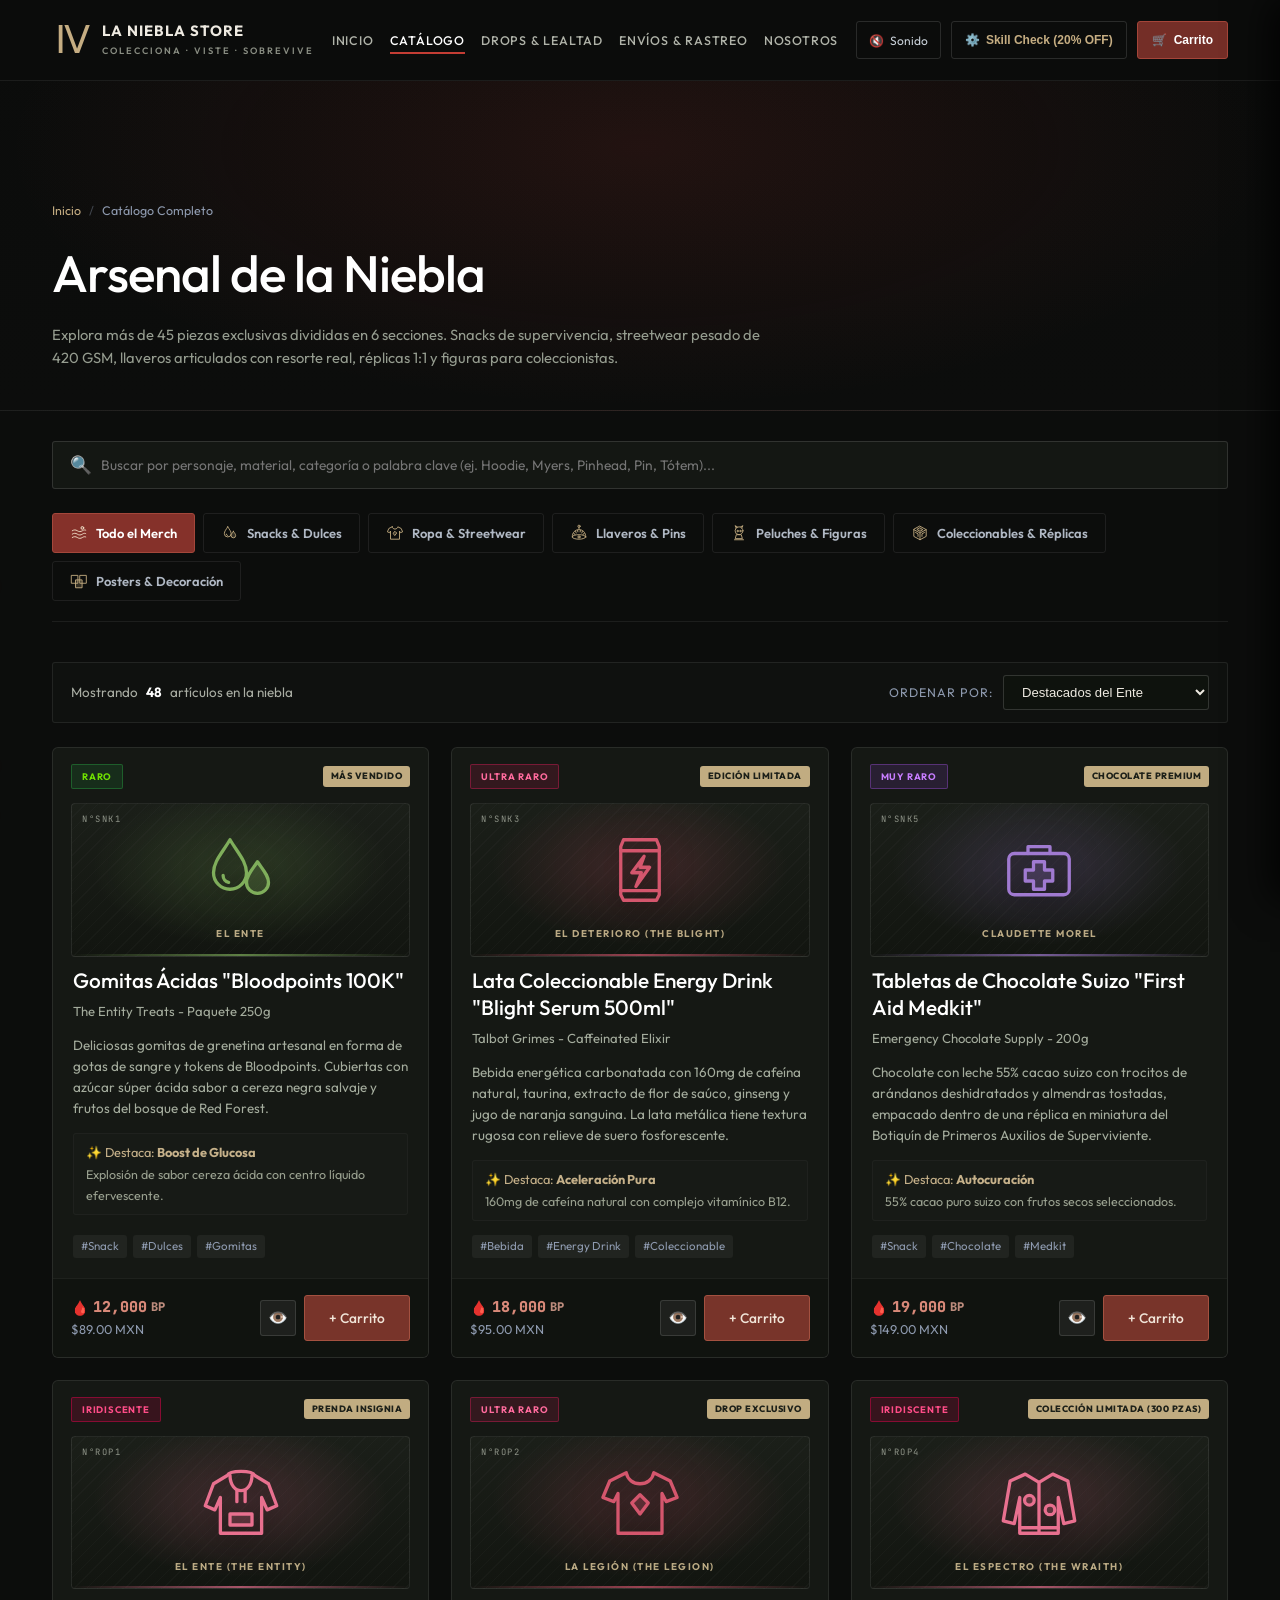
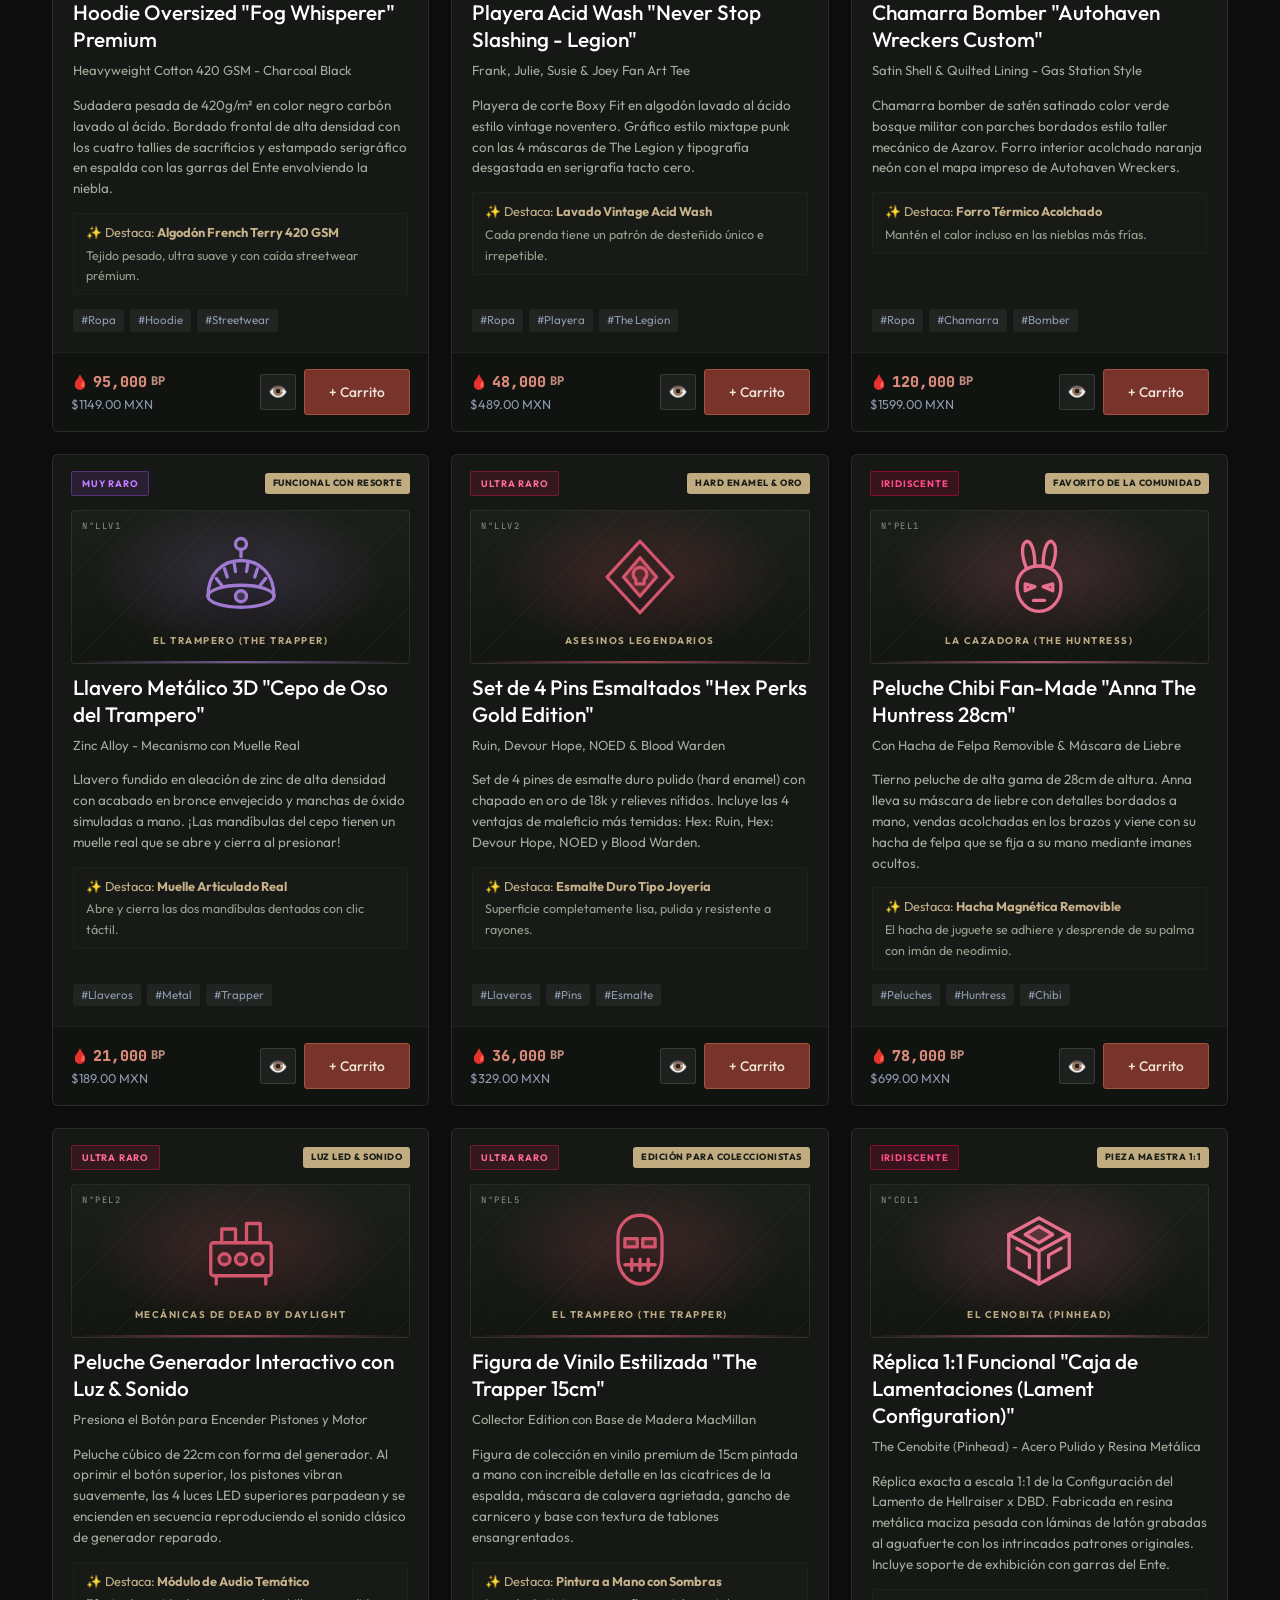
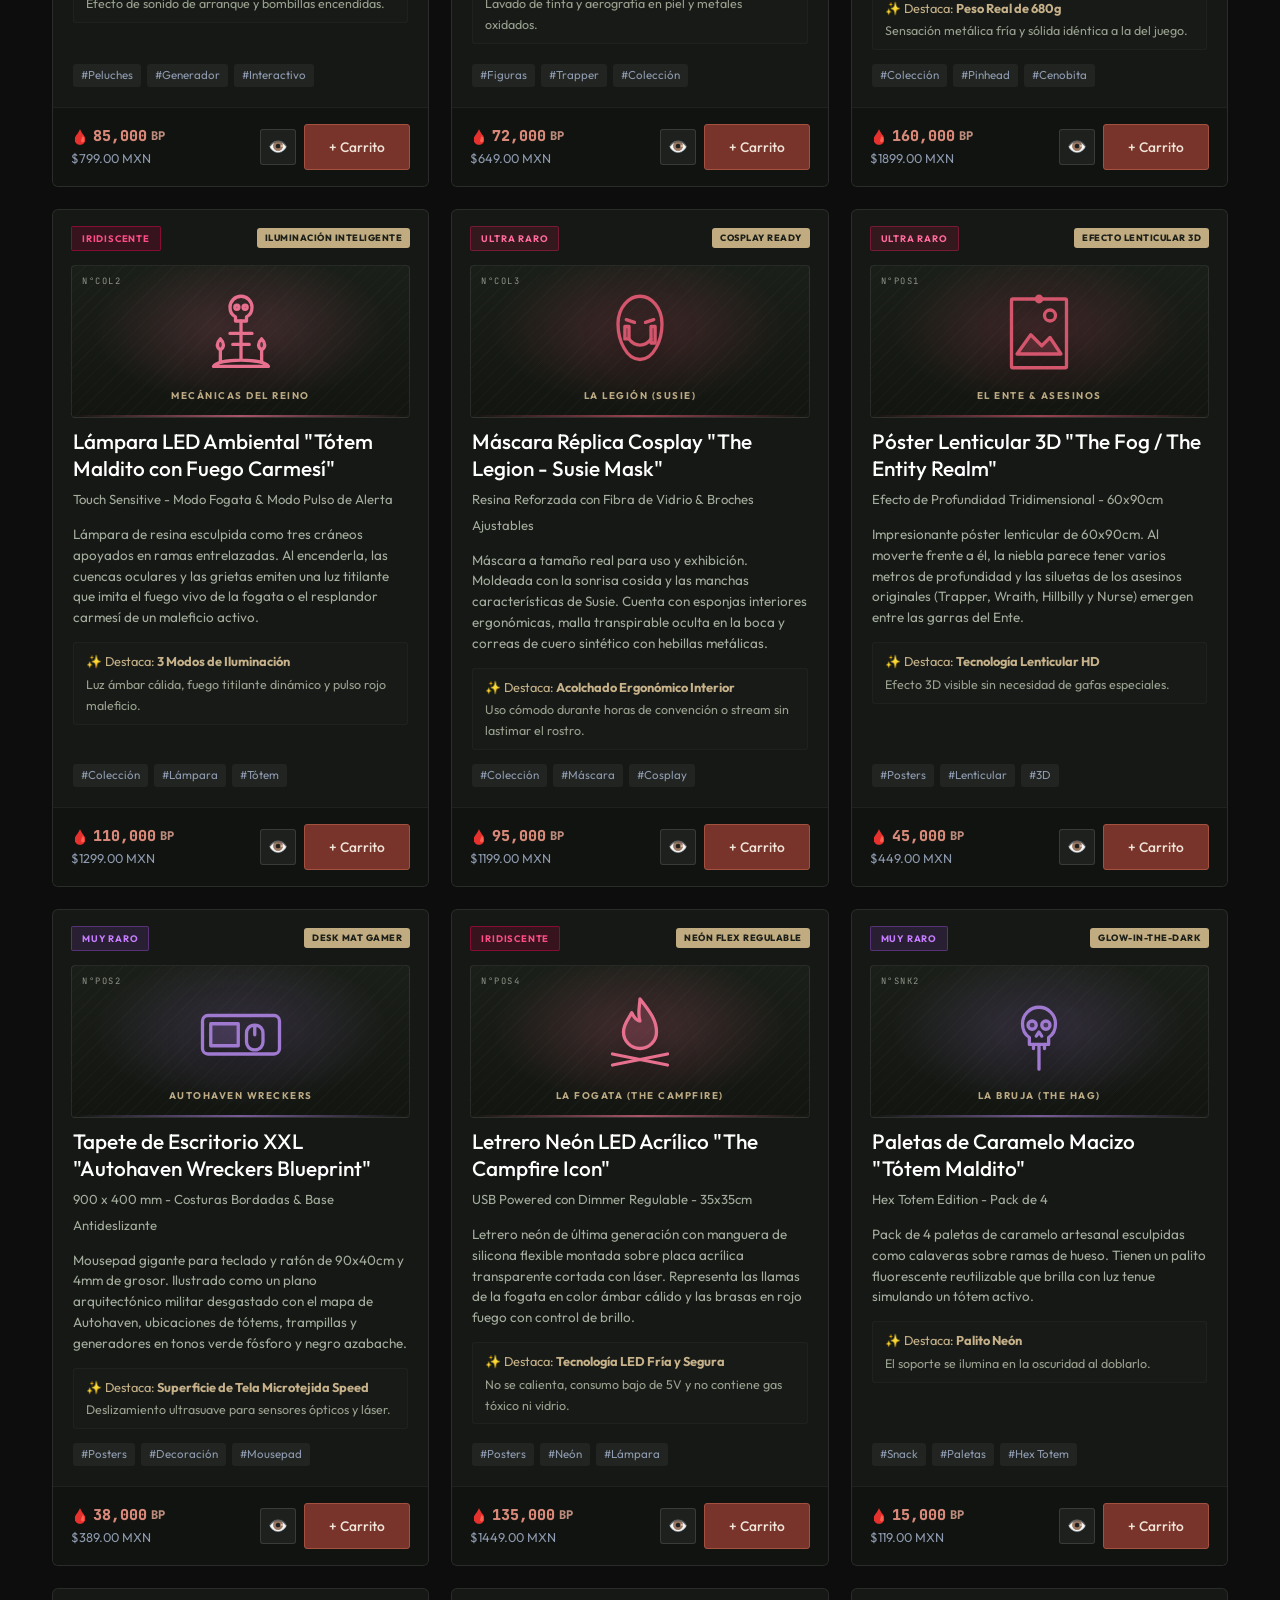
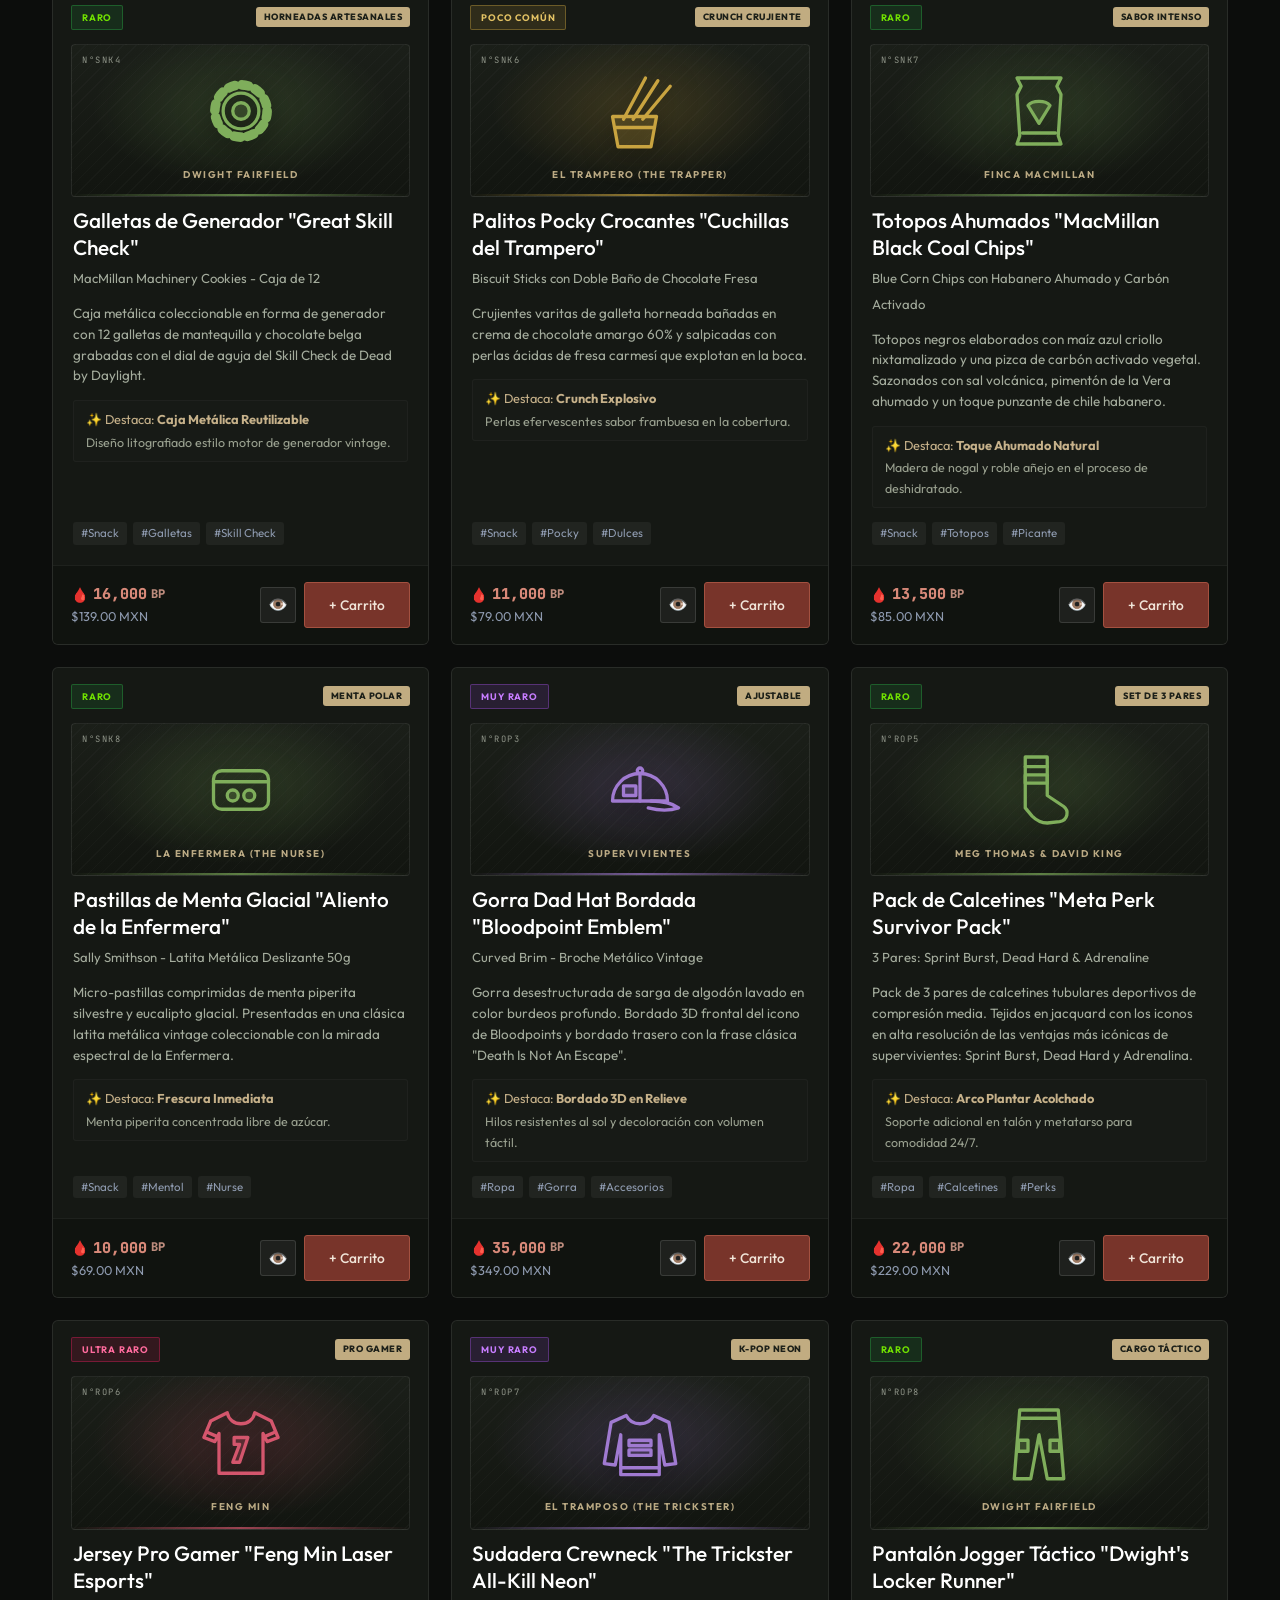
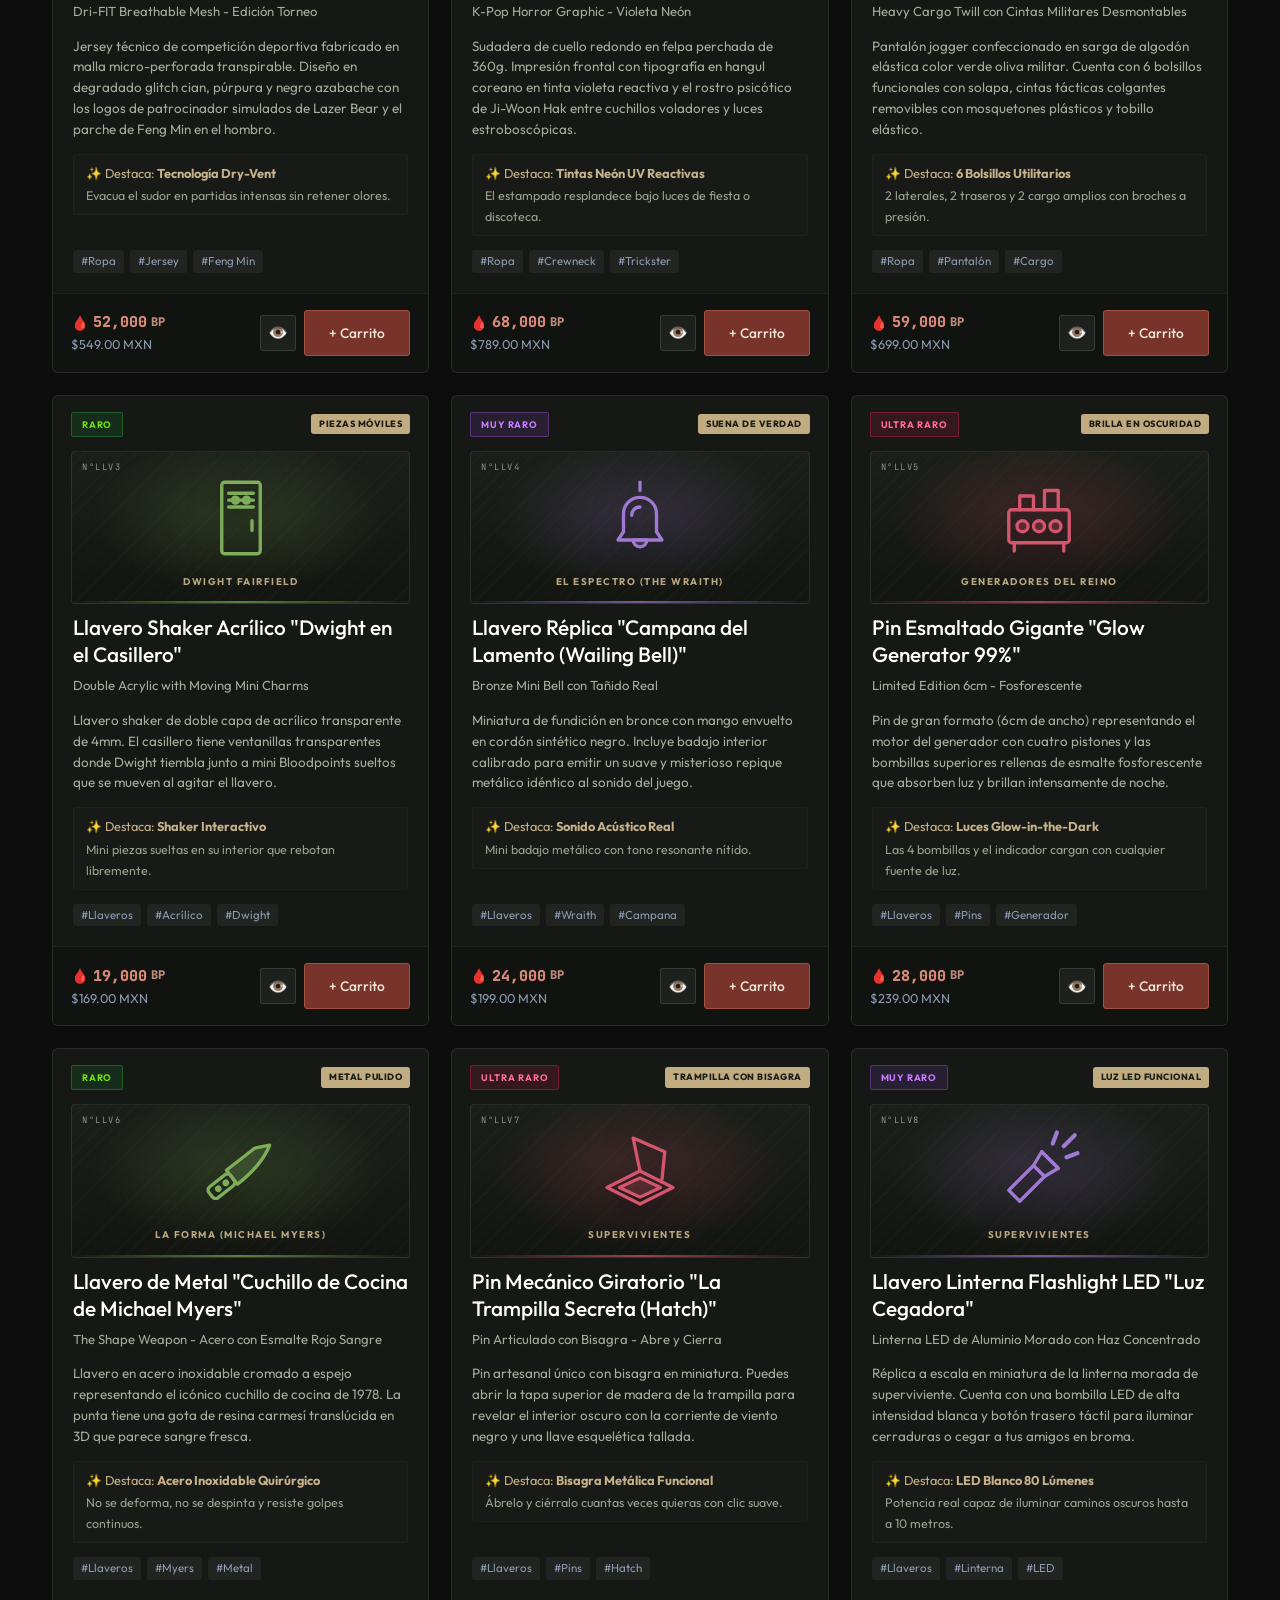
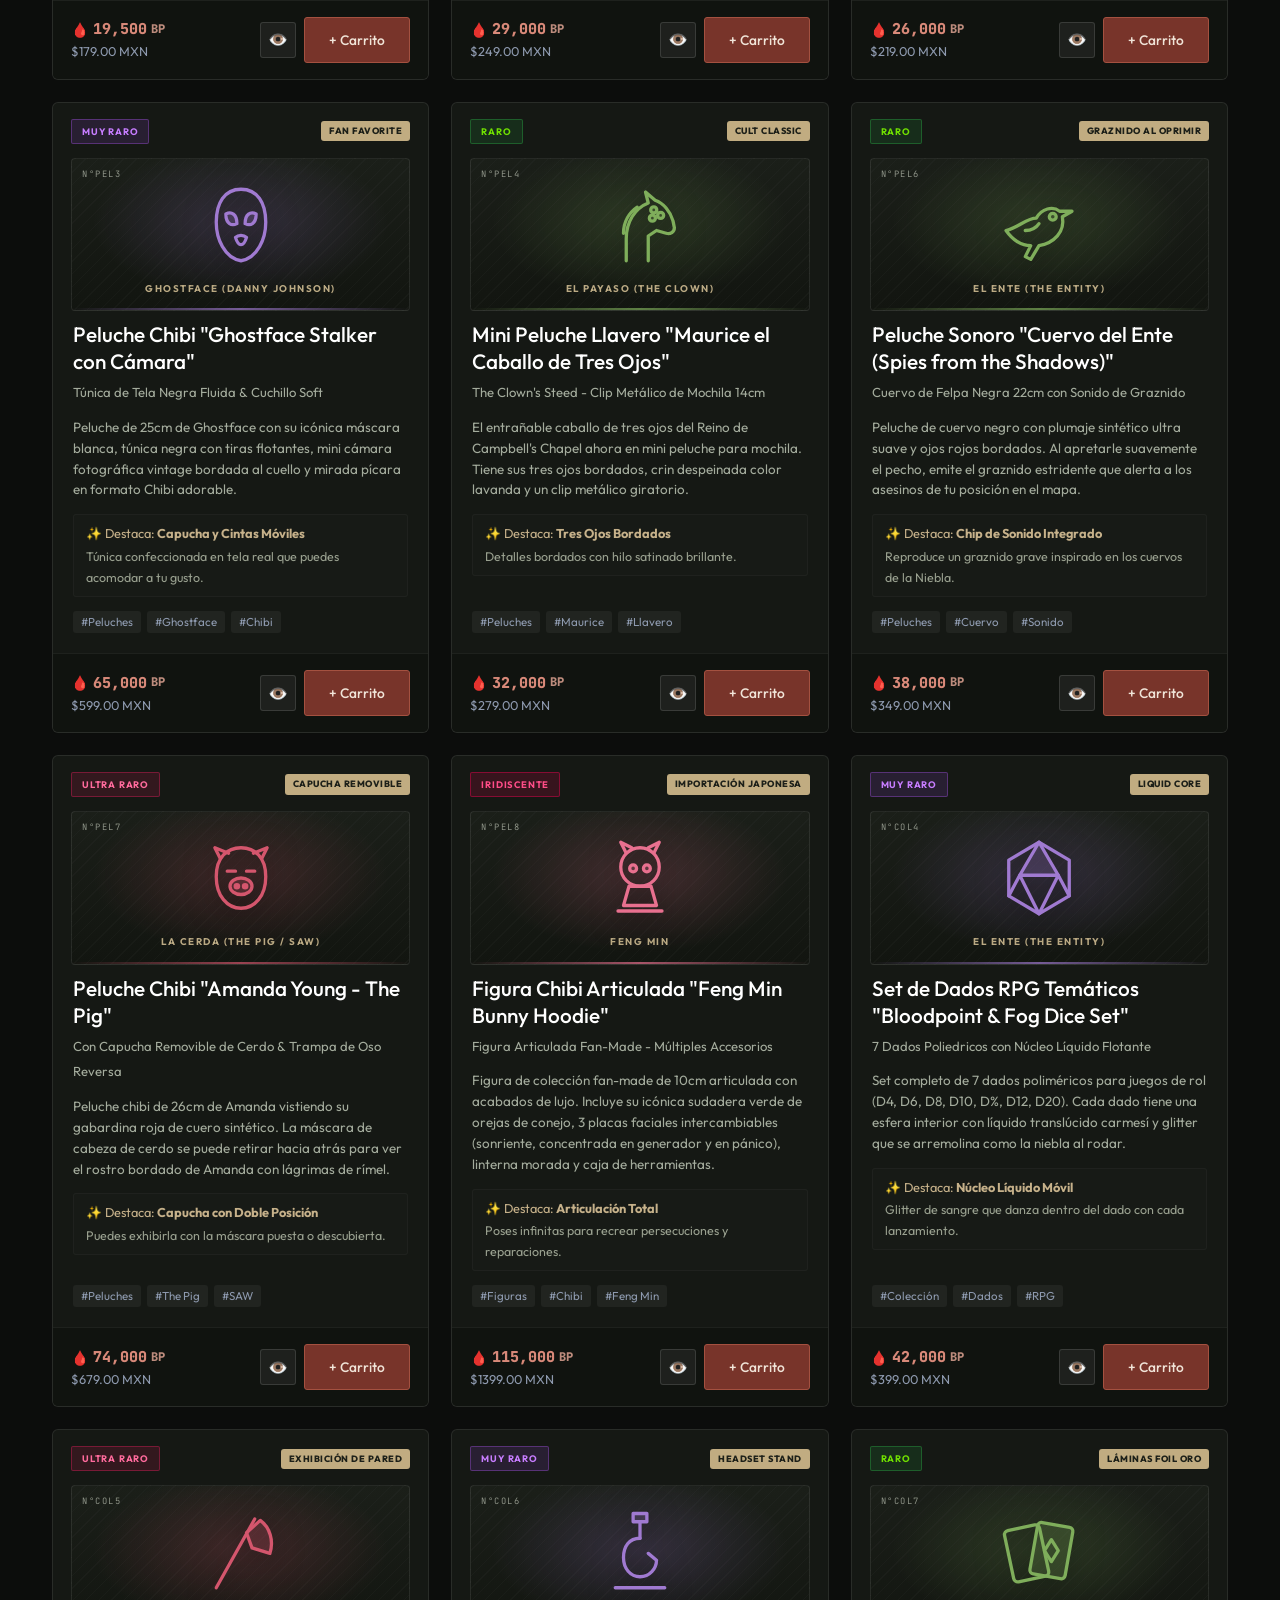
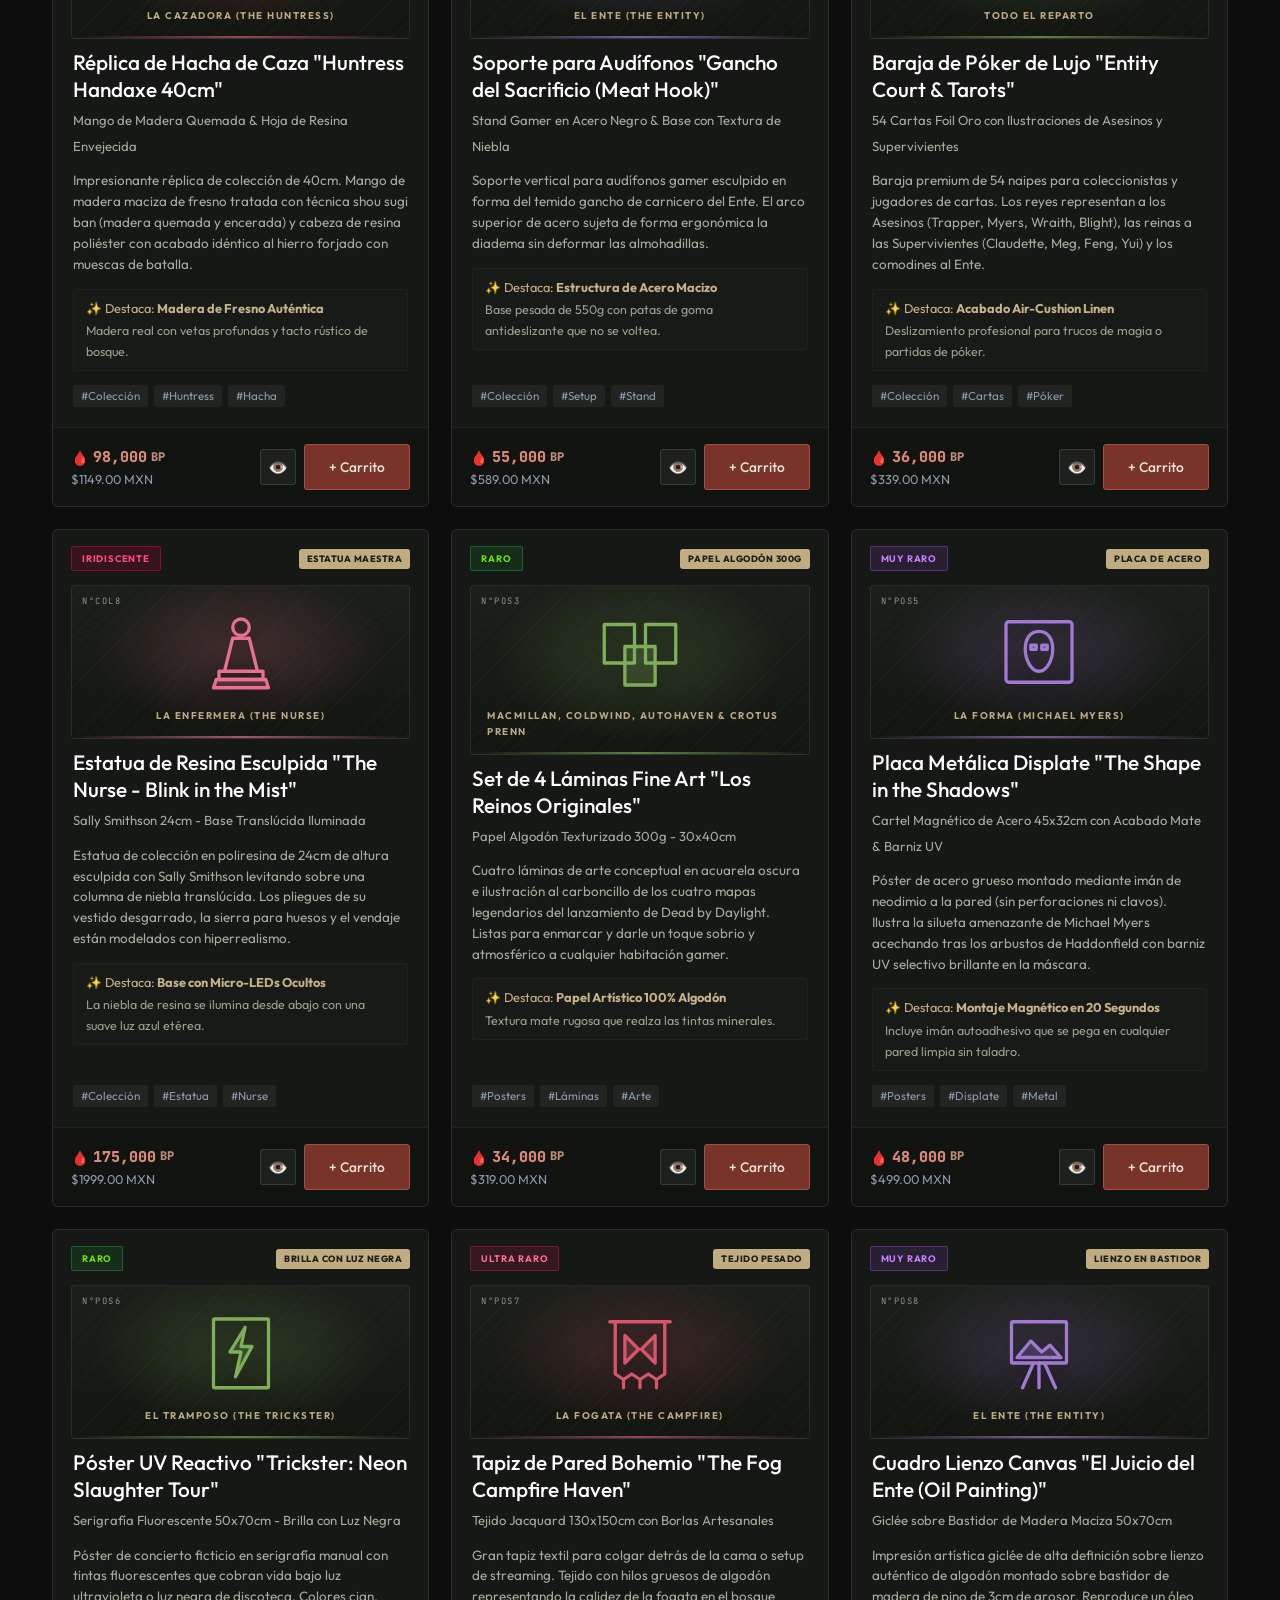
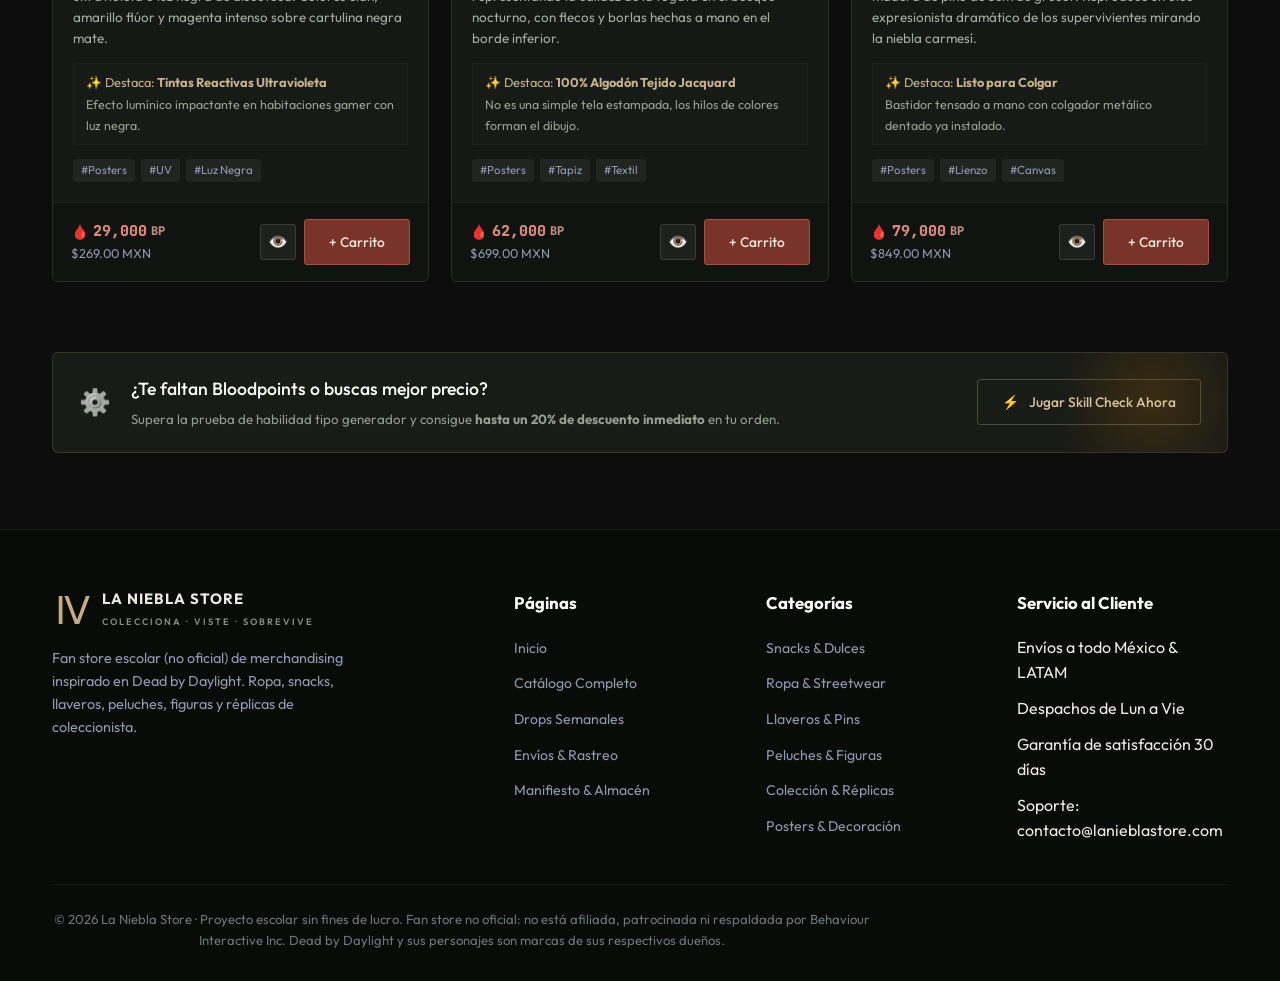
==== commit ae1eadd8: "mejoras" ====
--- a/catalogo.html
+++ b/catalogo.html
@@ -4,7 +4,7 @@
   <meta charset="UTF-8">
   <meta name="viewport" content="width=device-width, initial-scale=1.0">
   <title>Catálogo Completo | La Niebla Store - Merch Dead by Daylight</title>
-  <meta name="description" content="Explora todo el catálogo de merchandising oficial de Dead by Daylight: snacks temáticos, ropa, llaveros, peluches, réplicas y coleccionables.">
+  <meta name="description" content="Explora todo el catálogo de merchandising fan-made inspirado en Dead by Daylight: snacks temáticos, ropa, llaveros, peluches, réplicas y coleccionables.">
   <meta name="keywords" content="Catálogo DBD, Tienda Dead by Daylight, Merch DBD, Ropa DBD, Peluches DBD, Llaveros DBD">
 
   <!-- Stylesheets -->
@@ -12,6 +12,7 @@
   <link rel="stylesheet" href="styles/components.css">
   <link rel="stylesheet" href="styles/animations.css">
   <link rel="stylesheet" href="styles/theme.css">
+  <link rel="stylesheet" href="styles/store.css">
   <link rel="icon" href="data:image/svg+xml,<svg xmlns=%22http://www.w3.org/2000/svg%22 viewBox=%220 0 100 100%22><text y=%22.9em%22 font-size=%2290%22>🩸</text></svg>">
 </head>
 <body>
@@ -127,7 +128,7 @@
           <div class="menu-controls">
             <div class="search-bar-wrap">
               <span class="search-icon">🔍</span>
-              <input type="search" id="menuSearchInput" class="search-input" aria-label="Buscar producto, personaje o categoría" placeholder="Buscar por personaje, material, categoría o palabra clave (ej. Hoodie, Myers, Pinhead, Pin, Tótem)..." autocomplete="off">
+              <input type="search" id="menuSearchInput" class="search-input" maxlength="60" aria-label="Buscar producto, personaje o categoría" placeholder="Buscar por personaje, material, categoría o palabra clave (ej. Hoodie, Myers, Pinhead, Pin, Tótem)..." autocomplete="off">
             </div>
 
             <!-- Categories Tabs -->
@@ -201,7 +202,7 @@
               </div>
             </div>
             <p>
-              Tienda oficial de merchandising temático inspirado en Dead by Daylight. Ropa, snacks, llaveros, peluches, figuras y réplicas de coleccionista.
+              Fan store escolar (no oficial) de merchandising inspirado en Dead by Daylight. Ropa, snacks, llaveros, peluches, figuras y réplicas de coleccionista.
             </p>
           </div>
 
@@ -240,7 +241,7 @@
         </div>
 
         <div class="footer-bottom">
-          <p>© 2026 La Niebla Store - Merchandising inspirado en el universo Dead by Daylight creado por Behaviour Interactive. Todos los derechos reservados.</p>
+          <p>© 2026 La Niebla Store · Proyecto escolar sin fines de lucro. Fan store no oficial: no está afiliada, patrocinada ni respaldada por Behaviour Interactive Inc. Dead by Daylight y sus personajes son marcas de sus respectivos dueños.</p>
         </div>
       </div>
     </footer>
@@ -279,7 +280,7 @@
 
         <div class="modal-order-ctrls">
           <div class="form-group">
-            <label for="modalDishNotes">Notas especiales para tu pedido (Talla, dedicatoria, etc.):</label>
+            <label for="modalDishNotes">Notas para tu pedido (opcional):</label>
             <textarea id="modalDishNotes" class="notes-input" placeholder="Ej. Talla L para la hoodie, envolver para regalo gamer, etc..."></textarea>
           </div>
 
@@ -367,7 +368,7 @@
       <button class="modal-close" id="orderConfirmationClose">&times;</button>
       <span style="font-size: 3.5rem; display: block; margin-bottom: 12px;">🩸</span>
       <h3 style="font-family: var(--font-display); font-size: 1.4rem; color: #fff; margin-bottom: 6px;">¡Orden Recibida en la Niebla!</h3>
-      <p style="color: #8e9aaf; font-size: 0.9rem; margin-bottom: 20px;">Tu pedido ha sido registrado en nuestro almacén. El equipo está preparando tu paquete con sello conmemorativo del Ente.</p>
+      <p style="color: #8e9aaf; font-size: 0.9rem; margin-bottom: 20px;">Pedido simulado registrado (proyecto escolar: no se realizó ningún cobro). Guarda tu código para consultarlo en Envíos &amp; Rastreo.</p>
 
       <div class="res-ticket">
         <div class="res-ticket-header">
--- a/styles/store.css
+++ b/styles/store.css
@@ -0,0 +1,286 @@
+/* ==========================================================================
+   La Niebla Store - Capa de tienda: ilustraciones de producto, checkout y
+   validaciones. Se carga al final para ajustar los estilos anteriores.
+   ========================================================================== */
+
+:root {
+  --rc: #7fae5b;            /* color de rareza (se sobreescribe por elemento) */
+  --ok: #7fae5b;
+  --err: #e0705f;
+  --ink: #eeeae1;
+  --ink-soft: #a4ac9d;
+  --line: #ffffff16;
+  --panel: #151814;
+  --panel-deep: #10130f;
+}
+
+body.no-scroll { overflow: hidden; }
+
+/* --- Ilustraciones SVG --- */
+.art-svg { width: 100%; height: 100%; display: block; overflow: visible; }
+.art-svg .a { fill: currentColor; fill-opacity: .22; }
+
+/* Tarjeta de producto: panel ilustrado en lugar del rombo con emoji */
+.menu-card .card-visual.product-art {
+  position: relative;
+  margin: 14px 18px 0;
+  padding: 22px 16px 14px;
+  border: 1px solid var(--line);
+  border-radius: 4px;
+  color: var(--rc);
+  background:
+    radial-gradient(ellipse at 50% 42%, color-mix(in srgb, var(--rc) 22%, transparent), transparent 62%),
+    repeating-linear-gradient(135deg, #ffffff05 0 1px, transparent 1px 9px),
+    linear-gradient(180deg, #1b1f19, #121510);
+  overflow: hidden;
+}
+.menu-card .card-visual.product-art::after {
+  content: '';
+  position: absolute;
+  inset: auto 0 0;
+  height: 2px;
+  background: linear-gradient(90deg, transparent, var(--rc), transparent);
+  opacity: .7;
+}
+.art-icon {
+  width: 88px;
+  height: 88px;
+  filter: drop-shadow(0 6px 14px #0008);
+  transition: transform .35s cubic-bezier(.2,.8,.2,1);
+}
+.menu-card:hover .art-icon { transform: translateY(-3px) rotate(-3deg) scale(1.05); }
+.art-code {
+  position: absolute;
+  top: 8px;
+  left: 10px;
+  font-family: var(--font-mono);
+  font-size: .55rem;
+  letter-spacing: 1.5px;
+  color: #8f9488;
+}
+.menu-card .card-visual.product-art .card-char-name { margin-top: 12px; }
+
+/* Pastilla para rareza "poco común" que no tenía estilo */
+.rarity-uncommon {
+  background: rgba(201, 164, 64, .15);
+  color: #e3c264;
+  border: 1px solid rgba(201, 164, 64, .4);
+}
+
+/* Íconos de las categorías */
+.filter-tab .tab-icon { display: inline-flex; width: 18px; height: 18px; filter: none; color: #c5ad82; }
+.filter-tab.active .tab-icon { color: #f3e4cc; }
+.filter-tab .tab-icon .art-svg { stroke-width: 3.2; }
+
+/* Modal de producto */
+.modal-hero-visual {
+  color: var(--rc);
+  background:
+    radial-gradient(ellipse at 50% 40%, color-mix(in srgb, var(--rc) 25%, transparent), transparent 60%),
+    repeating-linear-gradient(135deg, #ffffff05 0 1px, transparent 1px 9px),
+    #121510;
+}
+.modal-dish-emoji { width: 120px; height: 120px; margin: 0 auto 14px; font-size: 0; }
+
+/* Carrito */
+.cart-item-icon { color: var(--rc); padding: 6px; background: #0e110d; border: 1px solid var(--line); }
+.cart-item-icon .art-svg { stroke-width: 3; }
+.cart-item-note { font-size: .74rem; color: #c5ad82; margin-top: 2px; }
+.qty-btn:disabled { opacity: .35; cursor: not-allowed; }
+.discount-remove {
+  margin-left: 6px;
+  background: none;
+  border: 0;
+  color: #c5ad82;
+  font-size: .72rem;
+  text-decoration: underline;
+  cursor: pointer;
+}
+.coupon-input.input-error { border-color: var(--err); }
+
+/* Toasts */
+.toast-msg { background: #171b15; border-color: #a44539; font-weight: 500; }
+.toast-msg.toast-error { border-color: var(--err); }
+.toast-icon {
+  display: inline-grid;
+  place-items: center;
+  width: 20px;
+  height: 20px;
+  border-radius: 50%;
+  font-size: .72rem;
+  font-weight: 800;
+  background: #7fae5b33;
+  color: #b9dc9a;
+  flex-shrink: 0;
+}
+.toast-error .toast-icon { background: #e0705f33; color: #f2a598; }
+
+/* --- Estados de validación genéricos --- */
+.input-error,
+.form-control[aria-invalid='true'],
+.tracking-input[aria-invalid='true'] {
+  border-color: var(--err) !important;
+  box-shadow: 0 0 0 3px #e0705f22 !important;
+}
+
+/* Selector de talla */
+.size-picker { display: flex; flex-direction: column; gap: 8px; }
+.size-label { font-size: .82rem; font-weight: 600; color: #c9d1d9; }
+.size-label em { font-style: normal; font-weight: 400; color: #8f9488; }
+.size-options { display: flex; flex-wrap: wrap; gap: 8px; }
+.size-chip {
+  min-width: 52px;
+  padding: 9px 12px;
+  border: 1px solid #ffffff24;
+  border-radius: 3px;
+  background: #0e120d;
+  color: var(--ink);
+  font: 600 .8rem var(--font-body);
+  cursor: pointer;
+  transition: border-color .2s, background .2s;
+}
+.size-chip:hover { border-color: #c5ad82; }
+.size-chip.active { background: #85312a; border-color: #c14a3e; }
+.size-error { display: none; font-size: .75rem; color: var(--err); }
+.size-picker.has-error .size-error { display: block; }
+.size-picker.has-error .size-chip { border-color: #e0705f88; }
+
+.note-counter { align-self: flex-end; font-size: .7rem; color: #8f9488; font-family: var(--font-mono); }
+
+/* --- Checkout --- */
+.checkout-card { max-width: 980px; padding: 0; background: #131611; border-color: #ffffff1c; }
+.checkout-layout { display: grid; grid-template-columns: minmax(0, 1.6fr) minmax(260px, 1fr); }
+.checkout-form { padding: 30px 30px 28px; display: flex; flex-direction: column; gap: 22px; }
+.checkout-head h3 { font-size: 1.6rem; font-weight: 500; color: var(--ink); margin: 4px 0 10px; letter-spacing: -.5px; }
+.checkout-kicker { font-size: .62rem; letter-spacing: 2.5px; text-transform: uppercase; color: #b86858; }
+.checkout-demo-note {
+  font-size: .78rem;
+  color: #b1b8a6;
+  padding: 10px 12px;
+  border-left: 2px solid #a48b61;
+  background: #c3a8710a;
+}
+.checkout-fieldset { border: 0; padding: 0; margin: 0; min-width: 0; }
+.checkout-fieldset legend {
+  display: flex;
+  align-items: center;
+  gap: 10px;
+  font-size: .95rem;
+  font-weight: 500;
+  color: var(--ink);
+  margin-bottom: 14px;
+}
+.checkout-fieldset legend span { font-family: var(--font-mono); font-size: .7rem; color: #b17461; }
+.co-grid { display: grid; grid-template-columns: 1fr 1fr; gap: 14px 16px; }
+.co-grid[hidden] { display: none; }
+.co-field { display: flex; flex-direction: column; gap: 6px; min-width: 0; }
+.co-field.full { grid-column: 1 / -1; }
+.co-field label { font-size: .78rem; font-weight: 600; color: #c9cdc2; }
+.co-field .form-control { padding: 11px 12px; }
+.co-field.is-valid .form-control { border-color: #7fae5b66; }
+.co-field.has-error label { color: #f2a598; }
+.co-error { min-height: 0; font-size: .74rem; color: var(--err); }
+.co-error:empty { display: none; }
+
+.co-options { display: grid; grid-template-columns: repeat(auto-fit, minmax(170px, 1fr)); gap: 10px; }
+.co-option {
+  position: relative;
+  display: flex;
+  gap: 10px;
+  align-items: flex-start;
+  padding: 12px 14px;
+  border: 1px solid #ffffff1c;
+  border-radius: 4px;
+  background: #0e120d;
+  cursor: pointer;
+  transition: border-color .2s, background .2s;
+}
+.co-option:hover { border-color: #c5ad8288; }
+.co-option:has(input:checked) { border-color: #c14a3e; background: #2a1714; }
+.co-option input { accent-color: #c14a3e; margin-top: 3px; }
+.co-option-body { display: flex; flex-direction: column; gap: 2px; }
+.co-option-body strong { font-size: .84rem; font-weight: 600; color: var(--ink); }
+.co-option-body small { font-size: .74rem; color: #a4ac9d; }
+.co-card-fields { margin-top: 14px; }
+.co-hint { font-size: .74rem; color: #8e9887; margin-top: 10px; }
+
+.co-check { display: flex; gap: 10px; align-items: flex-start; font-size: .82rem; color: #c9cdc2; cursor: pointer; }
+.co-check input { accent-color: #c14a3e; width: 16px; height: 16px; margin-top: 2px; flex-shrink: 0; }
+.co-terms.has-error .co-check { color: #f2a598; }
+
+.co-form-alert {
+  padding: 10px 12px;
+  border: 1px solid #e0705f66;
+  background: #e0705f14;
+  color: #f2c1b8;
+  font-size: .82rem;
+  border-radius: 3px;
+}
+.co-submit { width: 100%; justify-content: center; padding: 15px 20px; font-size: .9rem; }
+
+.checkout-summary {
+  padding: 30px 26px;
+  background: #0f120e;
+  border-left: 1px solid #ffffff12;
+  display: flex;
+  flex-direction: column;
+  gap: 16px;
+}
+.checkout-summary h4 { font-size: .7rem; letter-spacing: 2px; text-transform: uppercase; color: #c5ad82; font-weight: 600; }
+.co-summary-items { display: flex; flex-direction: column; gap: 12px; max-height: 320px; overflow-y: auto; padding-right: 4px; }
+.co-summary-item { display: grid; grid-template-columns: 42px 1fr; gap: 12px; align-items: center; }
+.co-thumb {
+  width: 42px;
+  height: 42px;
+  padding: 6px;
+  color: var(--rc);
+  border: 1px solid #ffffff14;
+  background: #151814;
+  border-radius: 3px;
+}
+.co-thumb .art-svg { stroke-width: 3; }
+.co-item-text { display: flex; flex-direction: column; min-width: 0; }
+.co-item-text strong { font-size: .8rem; font-weight: 500; color: var(--ink); line-height: 1.3; }
+.co-item-text small { font-size: .72rem; color: #8f9488; overflow-wrap: anywhere; }
+.co-summary-rows { border-top: 1px solid #ffffff14; padding-top: 14px; display: flex; flex-direction: column; gap: 8px; font-size: .84rem; color: #b0b6a6; }
+.co-summary-rows > div { display: flex; justify-content: space-between; gap: 10px; }
+.co-summary-rows > div[hidden], .co-form-alert[hidden] { display: none; }
+.co-summary-rows .co-discount { color: #d9b56f; }
+.co-summary-rows .co-total { margin-top: 6px; padding-top: 10px; border-top: 1px dashed #ffffff1c; font-size: 1.05rem; font-weight: 700; color: var(--ink); }
+
+/* Recibo */
+#orderConfirmationModal .modal-card { background: #151913; border-color: #ffffff1c; }
+#orderConfirmationModal .res-ticket { background: #0e110d; border: 1px dashed #c5ad8244; text-align: left; }
+.receipt-row { display: flex; justify-content: space-between; gap: 10px; text-align: left; }
+.receipt-customer { color: #c5ad82; font-size: .8rem; padding-bottom: 6px; border-bottom: 1px dashed #ffffff14; }
+.receipt-discount { color: #d9b56f; }
+
+/* Rastreo de un pedido real */
+.tracking-order-info {
+  display: flex;
+  flex-direction: column;
+  gap: 4px;
+  padding: 12px 14px;
+  margin-bottom: 16px;
+  border-left: 2px solid #7fae5b;
+  background: #7fae5b0d;
+  font-size: .82rem;
+  color: #b1b8a6;
+}
+.tracking-order-info strong { color: var(--ink); font-weight: 600; }
+
+/* Aviso de fan store en el pie */
+.footer-bottom p { max-width: 820px; line-height: 1.6; }
+
+@media (max-width: 820px) {
+  .checkout-layout { grid-template-columns: 1fr; }
+  .checkout-summary { order: -1; border-left: 0; border-bottom: 1px solid #ffffff12; padding: 22px 20px; }
+  .co-summary-items { max-height: 180px; }
+  .checkout-form { padding: 22px 20px; }
+}
+@media (max-width: 520px) {
+  .co-grid { grid-template-columns: 1fr; }
+  .checkout-backdrop { align-items: flex-end; }
+  .checkout-card { max-height: 94vh; border-radius: 8px 8px 0 0; }
+  .art-icon { width: 76px; height: 76px; }
+}
